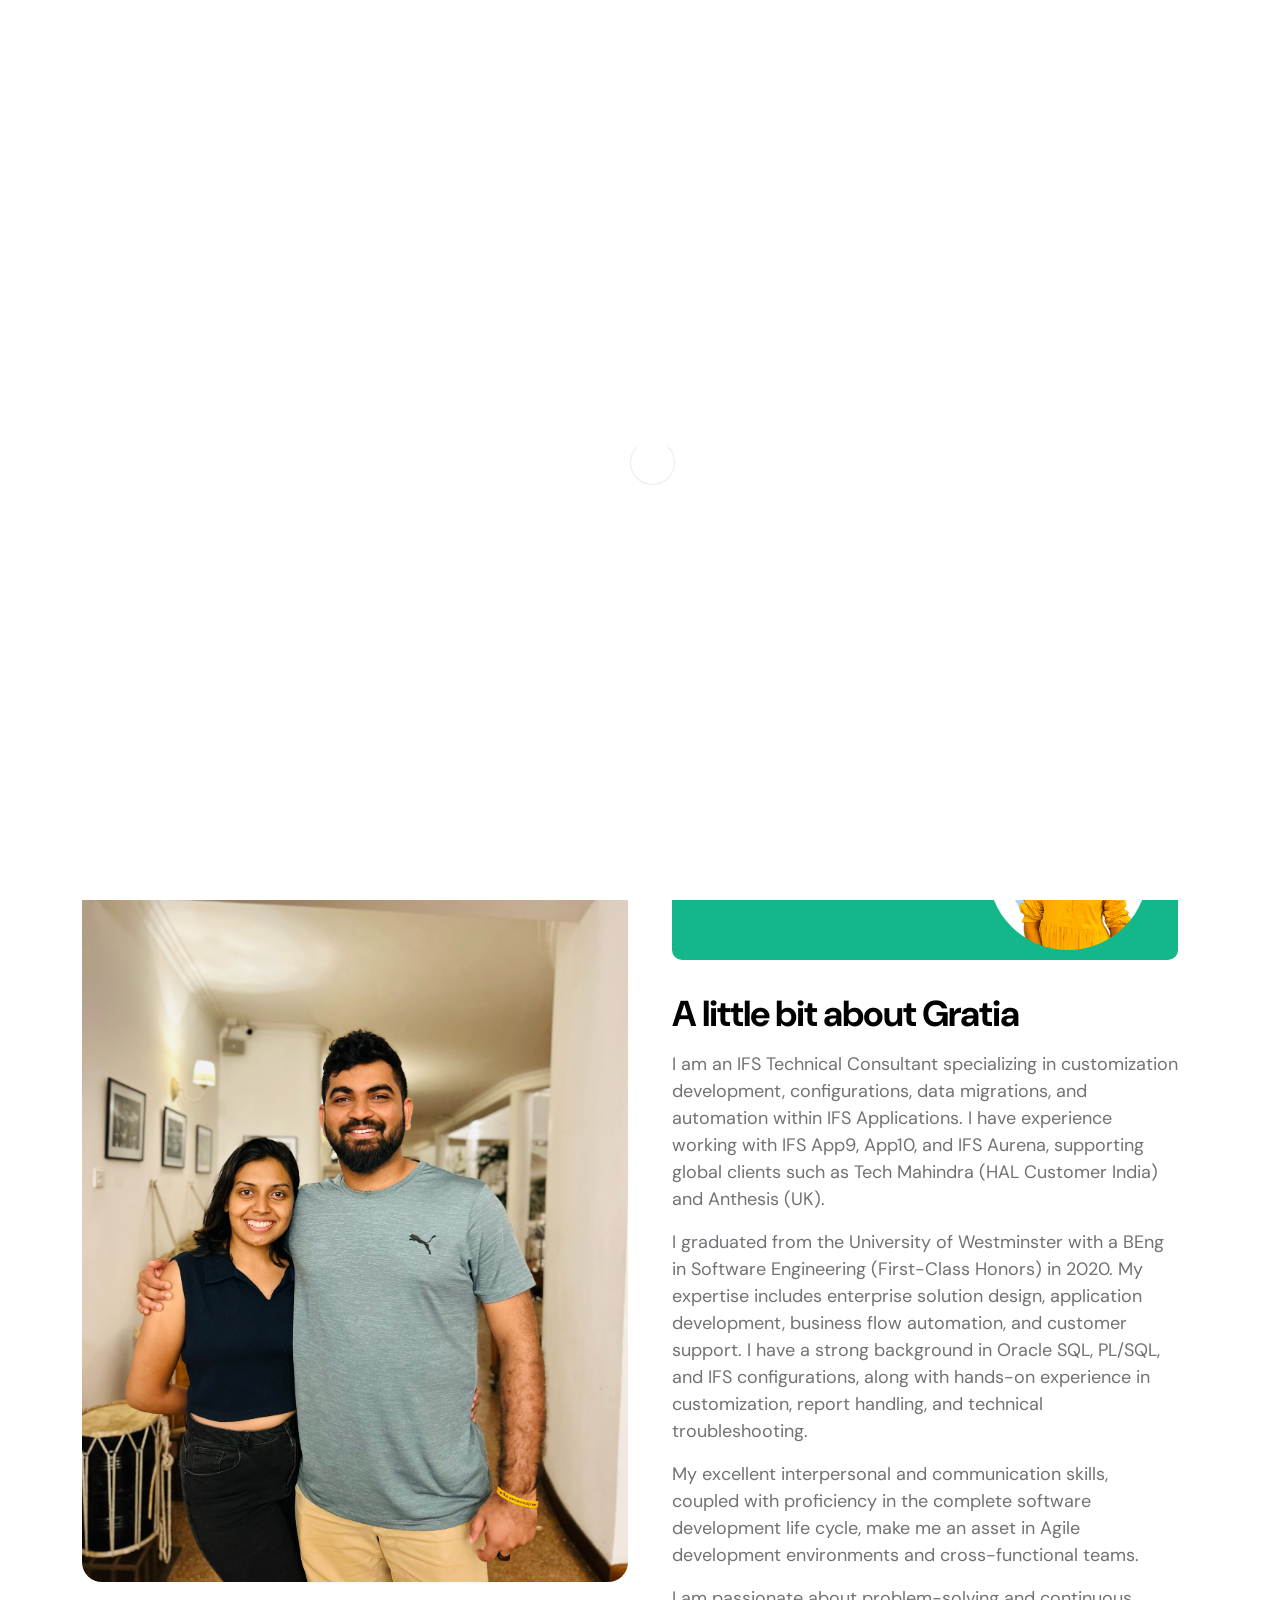
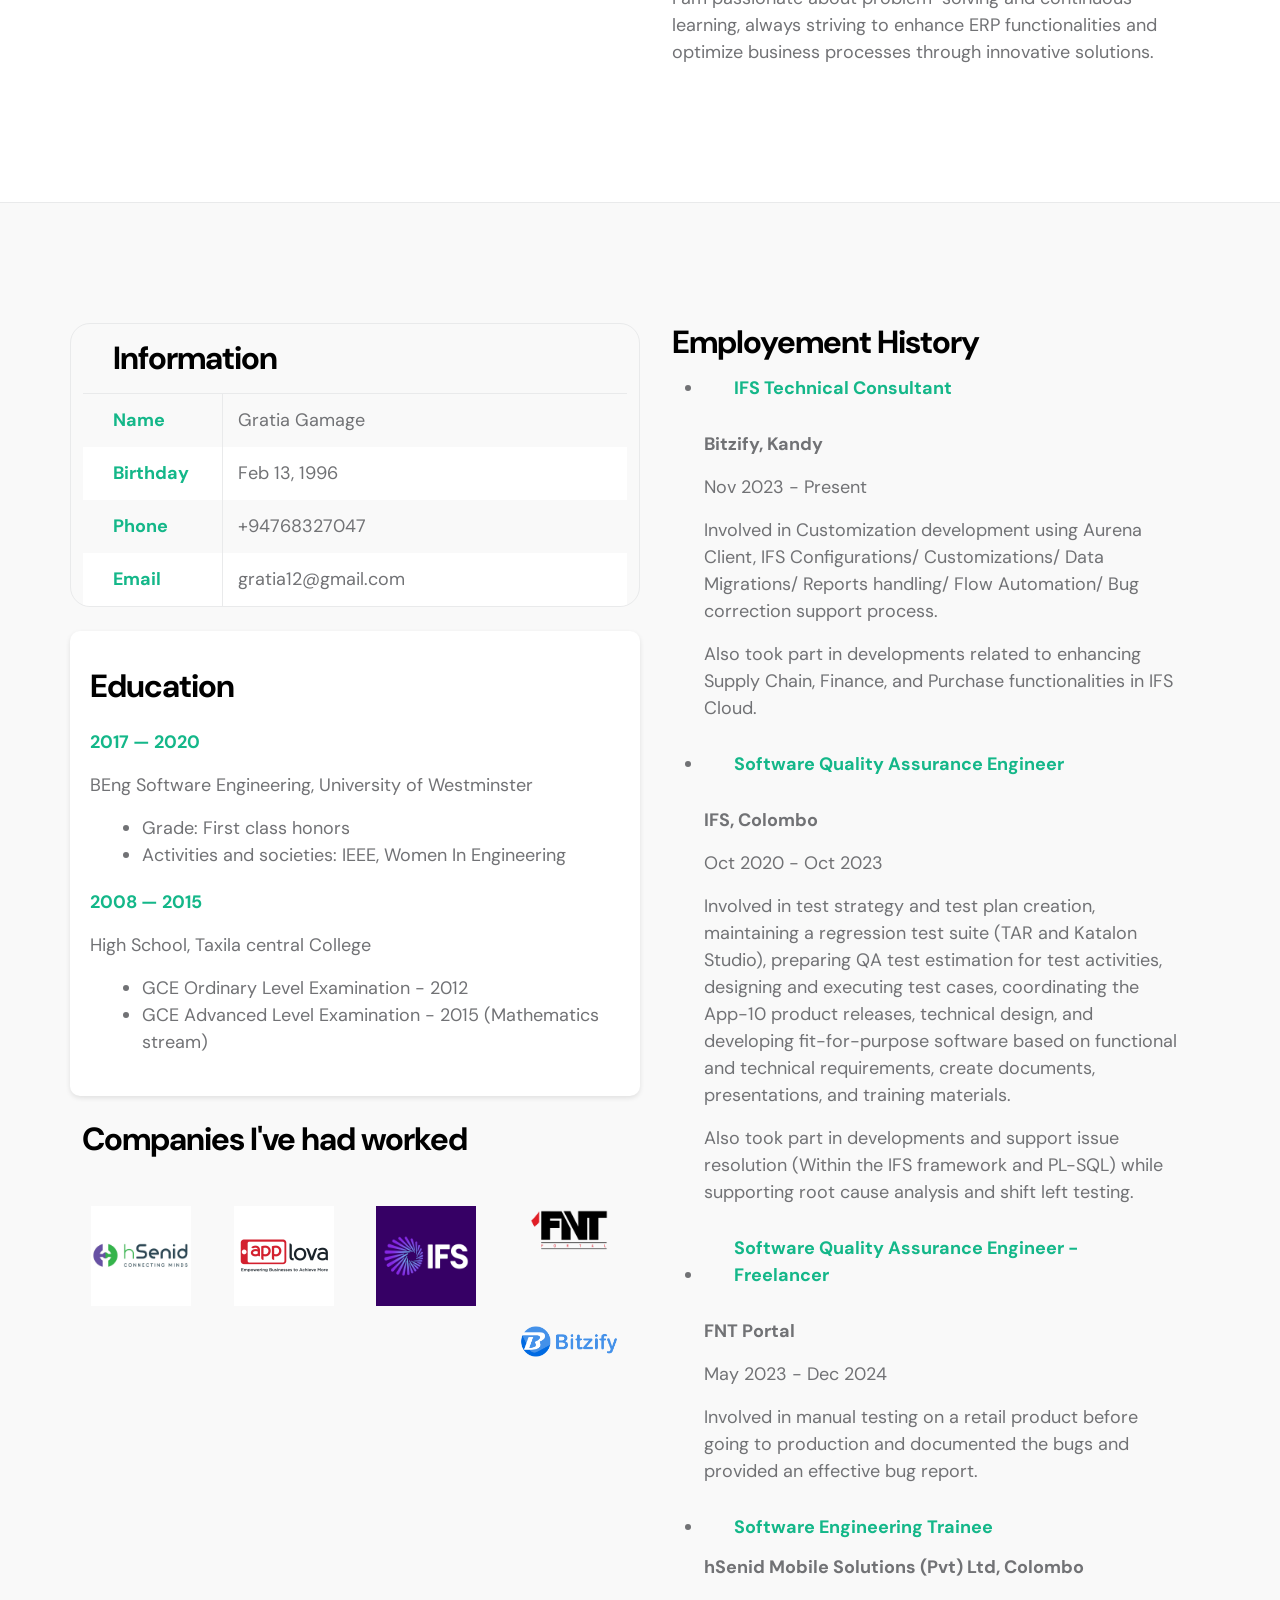
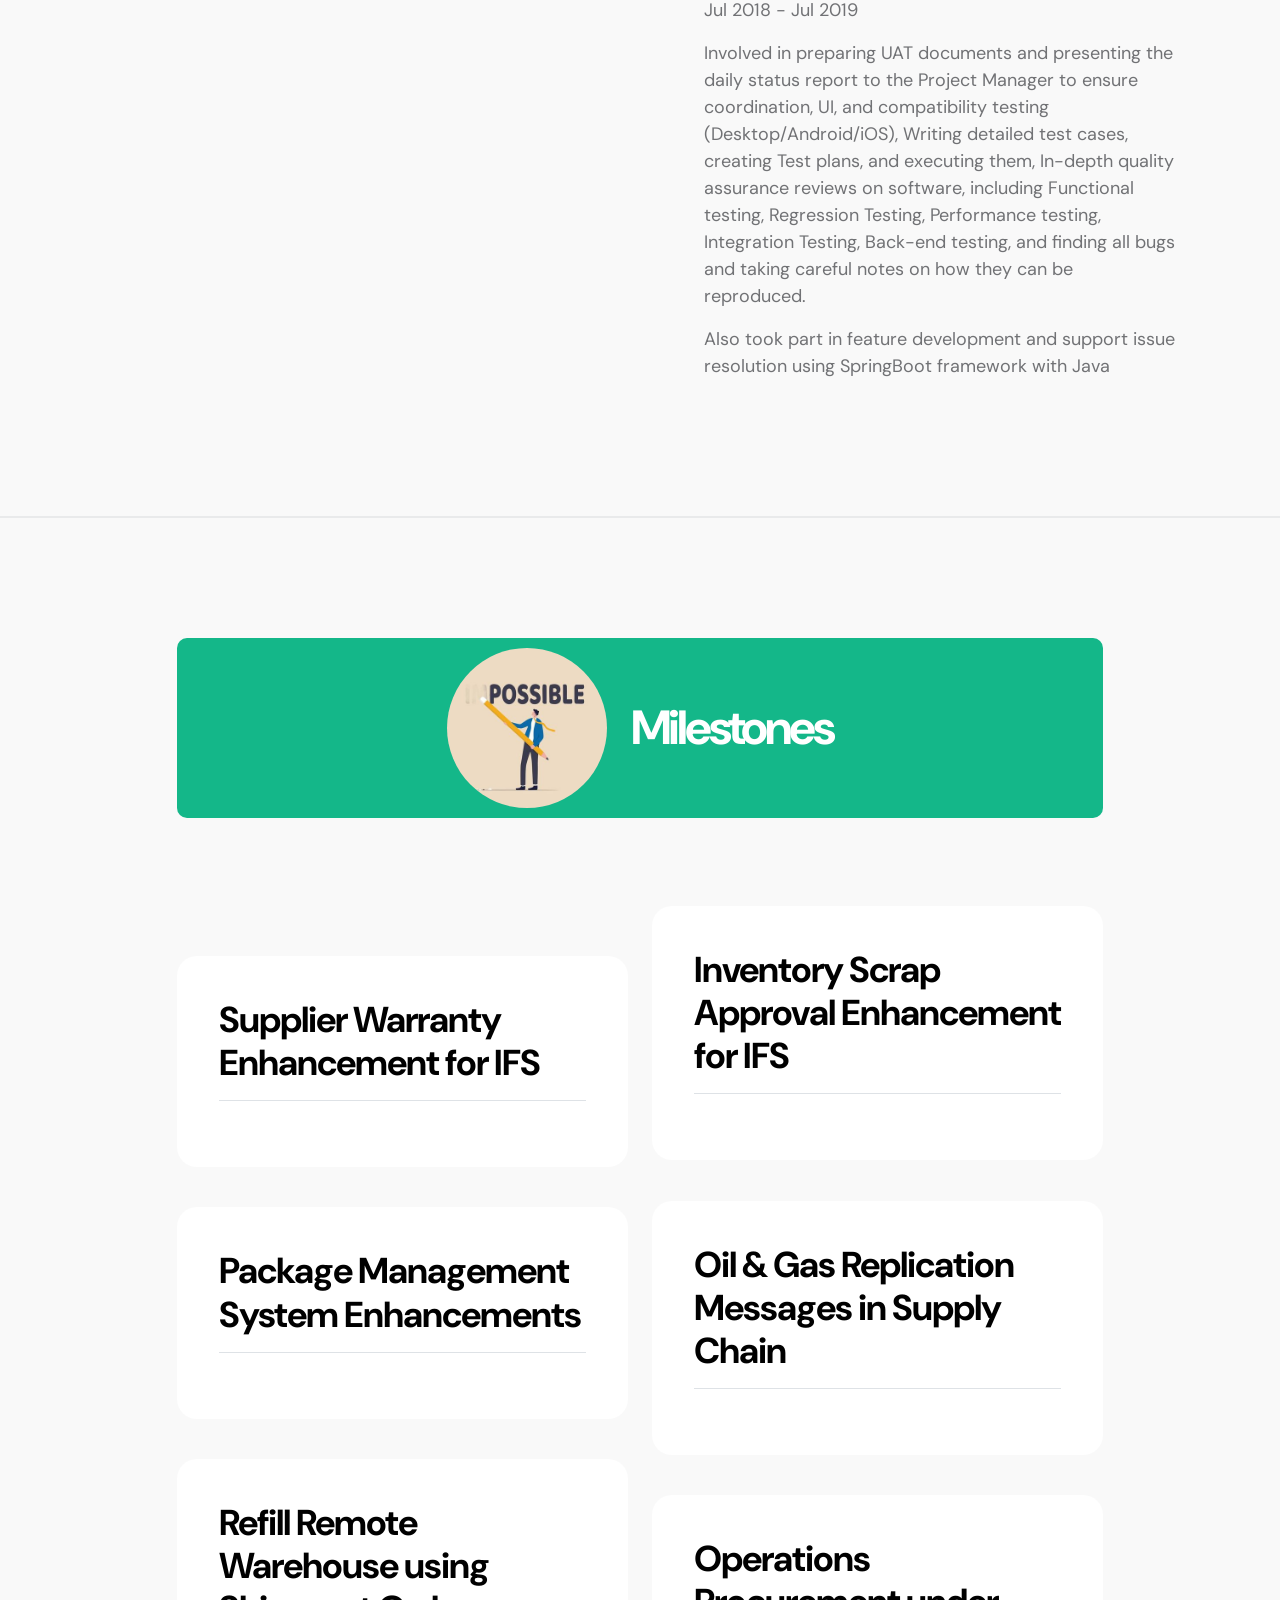
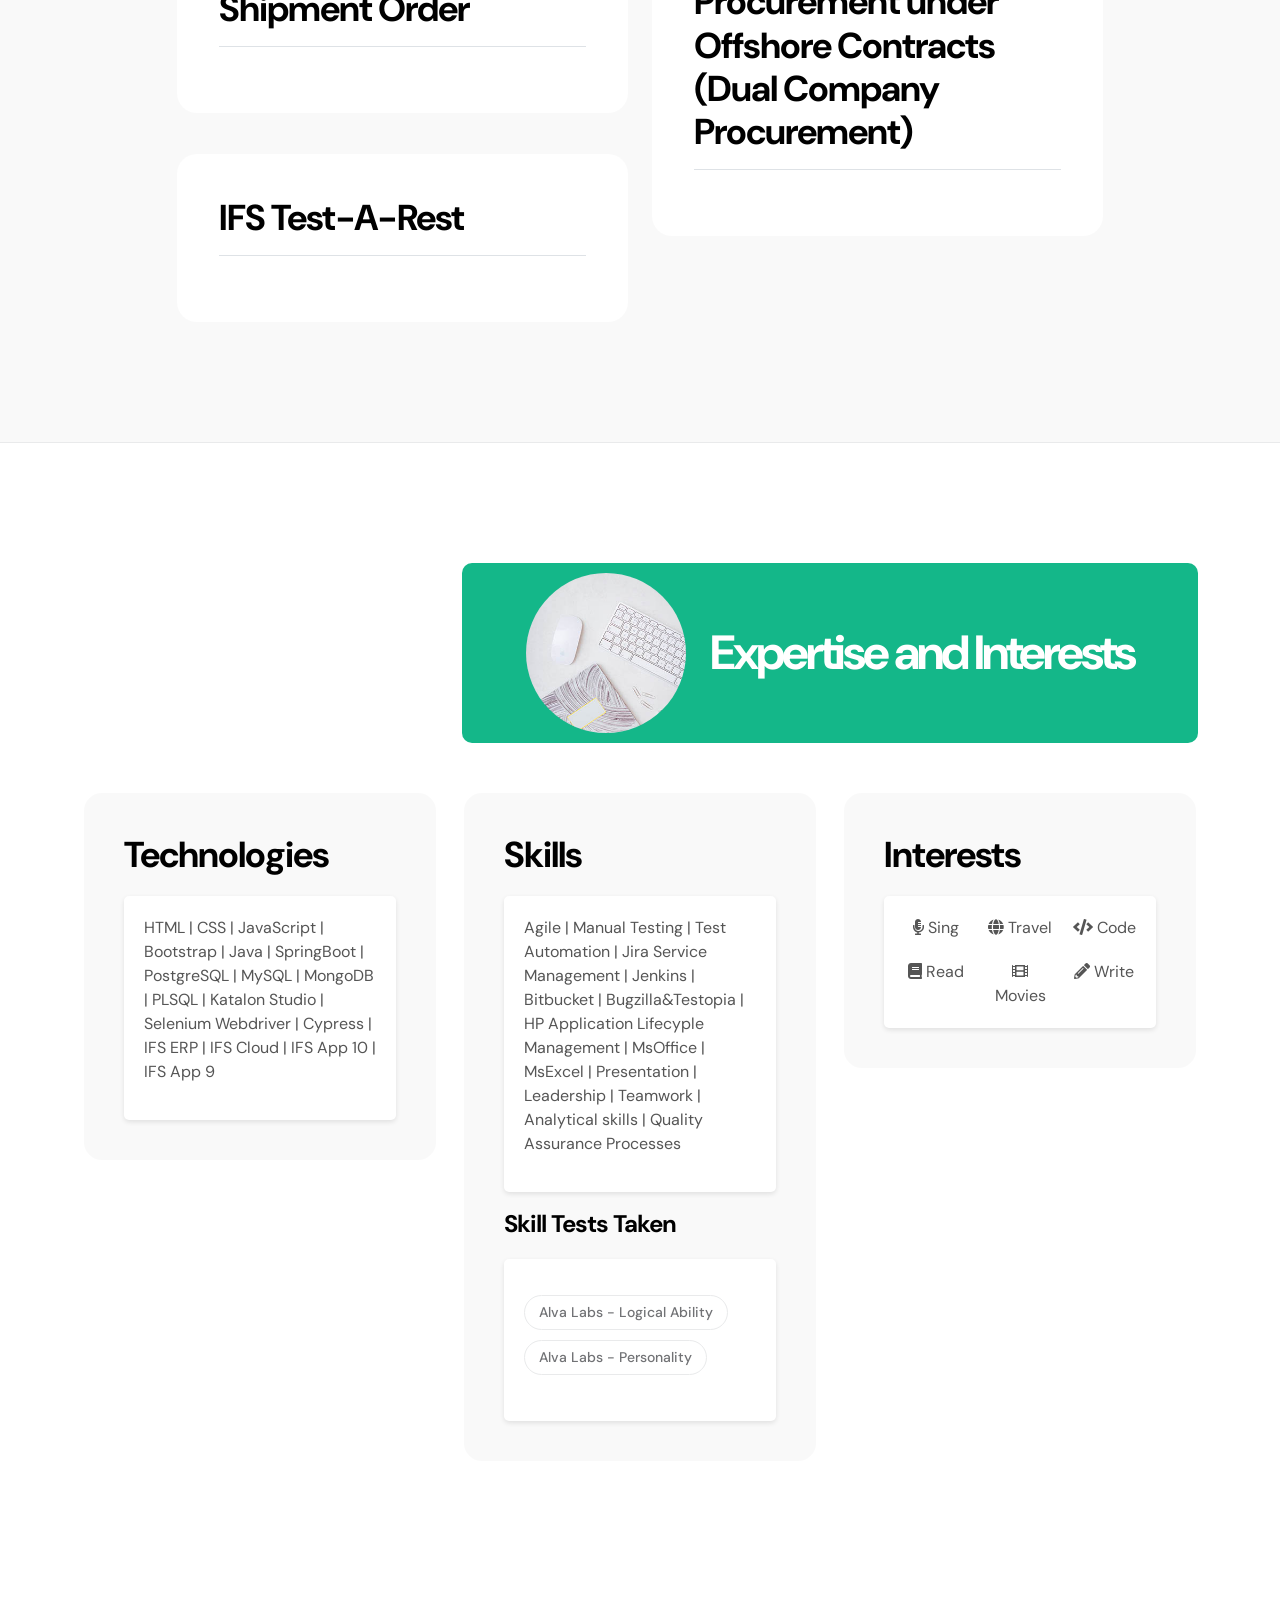
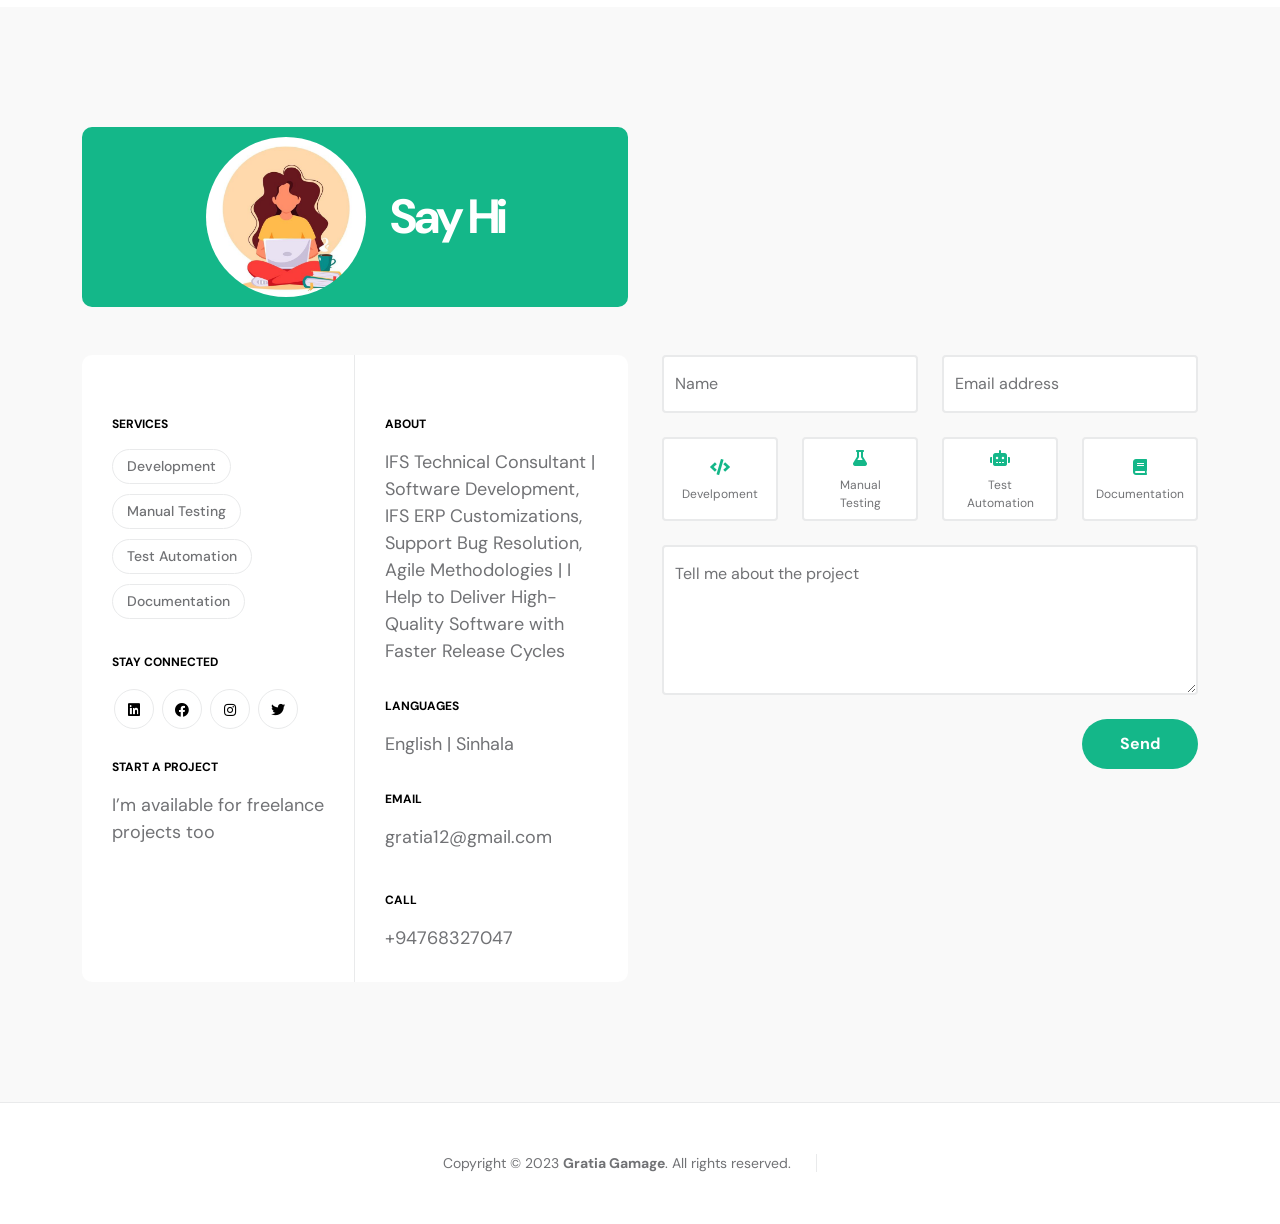
==== index.html @ 5c9595e6 "Minor enhancements" ====
<!doctype html>
<html lang="en">
    <head>
        <meta charset="utf-8">
        <meta name="viewport" content="width=device-width, initial-scale=1">

        <meta name="description" content="">
        <meta name="author" content="TemplateMo">

        <title>Gratia Gamage Portfolio</title>

        <!-- CSS FILES -->
        <link rel="preconnect" href="https://fonts.googleapis.com">

        <link rel="stylesheet" href="https://cdnjs.cloudflare.com/ajax/libs/font-awesome/5.15.3/css/all.min.css">
    
        <link rel="preconnect" href="https://fonts.gstatic.com" crossorigin>
        
        <link href="https://fonts.googleapis.com/css2?family=DM+Sans:wght@400;500;700&display=swap" rel="stylesheet">

        <link href="css/bootstrap.min.css" rel="stylesheet">

        <link href="css/bootstrap-icons.css" rel="stylesheet">

        <link href="css/magnific-popup.css" rel="stylesheet">

        <link href="css/templatemo-first-portfolio-style.css" rel="stylesheet">

        <link href="css/smooth-transition.css" rel="stylesheet">
        
    </head>
    
    <body>

        <section class="preloader">
            <div class="spinner">
                <span class="spinner-rotate"></span>    
            </div>
        </section>

        <nav class="navbar navbar-expand-lg">
            <div class="container">

                <button class="navbar-toggler" type="button" data-bs-toggle="collapse" data-bs-target="#navbarNav" aria-controls="navbarNav" aria-expanded="false" aria-label="Toggle navigation">
                    <span class="navbar-toggler-icon"></span>
                </button>

                <a href="index.html" class="navbar-brand mx-auto mx-lg-0">Portfolio</a>

                <div class="d-flex align-items-center d-lg-none">
                    <i class="fas fa-file-alt navbar-icon me-3"></i>
                        <a class="custom-btn btn" href="cv/Gratia Gamage.pdf">
                            Download CV
                        </a>
                </div>

                <div class="collapse navbar-collapse" id="navbarNav">
                    <ul class="navbar-nav ms-lg-5">
                        <li class="nav-item">
                            <a class="nav-link click-scroll" href="#section_1">Home</a>
                        </li>

                        <li class="nav-item">
                            <a class="nav-link click-scroll" href="#section_2">About</a>
                        </li>

                        <li class="nav-item">
                            <a class="nav-link click-scroll" href="#section_3">Milestones</a>
                        </li>

                        <li class="nav-item">
                            <a class="nav-link click-scroll" href="#section_4">Expertise and Interests</a>
                        </li>

                        <li class="nav-item">
                            <a class="nav-link click-scroll" href="#section_5">Contact</a>
                        </li>
                    </ul>

                    <div class="d-lg-flex align-items-center d-none ms-auto">
                        <i class="fas fa-file-alt navbar-icon me-3"></i>
                        <a class="custom-btn btn" href="cv/Gratia Gamage.pdf">
                            Download CV
                        </a>
                    </div>
                </div>

            </div>
        </nav>

        <main>

            <section class="hero d-flex justify-content-center align-items-center" id="section_1">
                <div class="container">
                    <div class="row">

                        <div class="col-lg-7 col-12">
                            <div class="hero-text">
                                <div class="hero-title-wrap d-flex align-items-center mb-4">
                                    <img src="images/profile-pic.png" class="avatar-image avatar-image-large img-fluid" alt="">


                                    <h1 class="hero-title ms-3 mb-0">I'm Gratia Gamage.</h1>
                                </div>

                                <p class="mb-1" style="font-weight: bold; color: white;">A Software Engineer</p>
                                <p class="mb-4" style="color: white;">[Specialized in IFS ERP]</p>
                                <p class="mb-4"><a class="custom-btn btn custom-link" href="#section_2">Let's begin</a></p>
                            </div>
                        </div>

                        <div class="col-lg-5 col-12 position-relative">
                                <img src="images/profile-pic (1).png" class="hero-image-wrap img-fluid" alt="">
                        </div>

                    </div>
                </div>

                <svg xmlns="http://www.w3.org/2000/svg" viewBox="0 0 1440 320"><path fill="#535da1" fill-opacity="1" d="M0,160L24,160C48,160,96,160,144,138.7C192,117,240,75,288,64C336,53,384,75,432,106.7C480,139,528,181,576,208C624,235,672,245,720,240C768,235,816,213,864,186.7C912,160,960,128,1008,133.3C1056,139,1104,181,1152,202.7C1200,224,1248,224,1296,197.3C1344,171,1392,117,1416,90.7L1440,64L1440,0L1416,0C1392,0,1344,0,1296,0C1248,0,1200,0,1152,0C1104,0,1056,0,1008,0C960,0,912,0,864,0C816,0,768,0,720,0C672,0,624,0,576,0C528,0,480,0,432,0C384,0,336,0,288,0C240,0,192,0,144,0C96,0,48,0,24,0L0,0Z"></path></svg>
            </section>


            <section class="about section-padding" id="section_2">
                <div class="container">
                    <div class="row">

                        <div class="col-lg-6 col-12">
                            <h2 class="text-black me-4 mb-3"><span style="color:black;">Family</span></h2>
                            <img src="images/family.jpeg" class="about-image img-fluid" alt="">
                        </div>

                        <div class="col-lg-6 col-12 mt-5 mt-lg-0">
                            <div class="about-thumb">

                                <div class="section-title-wrap d-flex justify-content-end align-items-center mb-4">
                                    <h2 class="text-white me-4 mb-0">My Story</h2>

                                    <img src="images/profile-pic.png" class="avatar-image img-fluid" alt="">
                                </div>

                                <h3 class="pt-2 mb-3">A little bit about Gratia</h3>

                                <p>I am an IFS Technical Consultant specializing in customization development, configurations, data migrations, and automation within IFS Applications. I have experience working with IFS App9, App10, and IFS Aurena, supporting global clients such as Tech Mahindra (HAL Customer India) and Anthesis (UK).</p>

                                <p>I graduated from the University of Westminster with a BEng in Software Engineering (First-Class Honors) in 2020. My expertise includes enterprise solution design, application development, business flow automation, and customer support. I have a strong background in Oracle SQL, PL/SQL, and IFS configurations, along with hands-on experience in customization, report handling, and technical troubleshooting. </p>

                                <p>My excellent interpersonal and communication skills, coupled with proficiency in the complete software development life cycle, make me an asset in Agile development environments and cross-functional teams.</p>

                                <p>I am passionate about problem-solving and continuous learning, always striving to enhance ERP functionalities and optimize business processes through innovative solutions.</p>
                            </div>
                        </div>

                    </div>
                </div>
            </section>

            <section class="featured section-padding">
                <div class="container">
                    <div class="row">
                        <div class="col-lg-6 col-12">
                            <div class="row">
                                <div class="profile-thumb">
                                    <div class="profile-title">
                                        <h4 class="mb-0">Information</h4>
                                    </div>

                                    <div class="profile-body">
                                        <p>
                                            <span class="profile-small-title">Name</span> 
                                            <span>Gratia Gamage</span>
                                        </p>

                                        <p>
                                            <span class="profile-small-title">Birthday</span> 
                                            <span>Feb 13, 1996</span>
                                        </p>

                                        <p>
                                            <span class="profile-small-title">Phone</span> 
                                            <span><a href="tel: +94768327047">+94768327047</a></span>
                                        </p>

                                        <p>
                                            <span class="profile-small-title">Email</span> 
                                            <span><a href="mailto:gratia12@gmail.com">gratia12@gmail.com</a></span>
                                        </p>
                                    </div>
                                </div>
                            </div>
                            <div class="row">
                                <div class="education-section mt-4">
                                    <h4 class="mb-4 mt-3">Education</h4>
                                    <div class="education-entry">
                                        <p class="year">2017 — 2020</p>
                                        <p class="degree">BEng Software Engineering, University of Westminster</p>
                                        <ul class="details">
                                            <li>Grade: First class honors</li>
                                            <li>Activities and societies: IEEE, Women In Engineering</li>
                                        </ul>
                                    </div>
                                    <div class="education-entry">
                                        <p class="year">2008 — 2015</p>
                                        <p class="degree">High School, Taxila central College</p>
                                        <ul class="details">
                                            <li>GCE Ordinary Level Examination - 2012</li>
                                            <li>GCE Advanced Level Examination - 2015 (Mathematics stream)</li>
                                        </ul>
                                    </div>
                                </div>
                            </div>
                            <div class="row">
                                            <!-- <div class="profile-title"> -->
                                            <h4 class="mb-5 mt-4">Companies I've had worked</h4>
                                            <!-- </div> -->
                                            <div class="col-lg-3 col-md-6 col-sm-12 ms-auto clients-item-height">
                                                <img src="images/clients/hsenidmobile.jpeg" class="clients-image img-fluid" alt="">
                                            </div>
                                            <div class="col-lg-3 col-md-6 col-sm-12 ms-auto clients-item-height">
                                                <img src="images/clients/applova.png" class="clients-image img-fluid" alt="">
                                            </div>
                                            <div class="col-lg-3 col-md-6 col-sm-12 ms-auto clients-item-height">
                                                <img src="images/clients/ifs.png" class="clients-image img-fluid" alt="">
                                            </div>
                                            <div class="col-lg-3 col-md-6 col-sm-12 ms-auto clients-item-height">
                                                <img src="images/clients/fntPortal.png" class="clients-image img-fluid" alt="">
                                            </div>
                                            <div class="col-lg-3 col-md-6 col-sm-12 ms-auto clients-item-height">
                                                <img src="images/clients/Bitzify logo.png" class="clients-image img-fluid" alt="">
                                            </div>
                            </div>
                        </div>
                        <div class="col-lg-6 col-12 mt-5 mt-lg-0">
                            <div class="about-thumb">
                                <div class="row">
                                    <div class="portfolio">
                                        <h4 class="mb-0">Employement History</h4>
                                        <ul class="dotted-list">
                                            <li>
                                                <div class="experience">
                                                    <span>
                                                        <p class="profile-small-title-1">IFS Technical Consultant</p> 
                                                        <p style="font-weight: bold;">Bitzify, Kandy</p>
                                                        <p>Nov 2023 - Present</p>
                                                        <p>Involved in Customization development using Aurena Client, IFS Configurations/ Customizations/ Data Migrations/ Reports handling/ Flow Automation/ Bug correction support process. </p>
                                                        <p>Also took part in developments related to enhancing Supply Chain, Finance, and Purchase functionalities in IFS Cloud.</p>
                                                    </span>
                                                </div>
                                            </li>
                                            <li>
                                                <div class="experience">
                                                    <span>
                                                        <p class="profile-small-title-1">Software Quality Assurance Engineer</p> 
                                                        <p style="font-weight: bold;">IFS, Colombo</p>
                                                        <p>Oct 2020 - Oct 2023</p>
                                                        <p>Involved in test strategy and test plan creation, maintaining a regression test suite (TAR and Katalon Studio), preparing QA test estimation for test activities, designing and executing test cases, coordinating the App-10 product releases, technical design, and developing fit-for-purpose software based on functional and technical requirements, create documents, presentations, and training materials. </p>
                                                        <p>Also took part in developments and support issue resolution (Within the IFS framework and PL-SQL) while supporting root cause analysis and shift left testing.</p>
                                                    </span>
                                                </div>
                                            </li>
                                            <li>
                                                <div class="experience">
                                                    <span>
                                                        <p class="profile-small-title-1">Software Quality Assurance Engineer - Freelancer</p> 
                                                        <p style="font-weight: bold;">FNT Portal</p>
                                                        <p>May 2023 - Dec 2024</p>
                                                        <p>Involved in manual testing on a retail product before going to production and documented the bugs and provided an effective bug report.</p>
                                                    </span>
                                                </div>
                                            </li>
                                            <li>
                                                <div class="experience">
                                                    <span class="profile-small-title-1">Software Engineering Trainee</span>
                                                    <p style="font-weight: bold;">hSenid Mobile Solutions (Pvt) Ltd, Colombo</p>
                                                    <p>Jul 2018 - Jul 2019</p>
                                                    <p>Involved in preparing UAT documents and presenting the daily status report to the Project Manager to ensure coordination, UI, and compatibility testing (Desktop/Android/iOS), Writing detailed test cases, creating Test plans, and executing them, In-depth quality assurance reviews on software, including Functional testing, Regression Testing, Performance testing, Integration Testing, Back-end testing, and finding all bugs and taking careful notes on how they can be reproduced.</p>
                                                    <p>Also took part in feature development and support issue resolution using SpringBoot framework with Java</p>
                                                </div>
                                            </li>
                                            <!-- Add more list items for your past experiences -->
                                        </ul>
                                    </div>
                                </div>
                            </div>
                        </div>

                    </div>
                </div>
            </section>

            <section class="services section-padding" id="section_3">
                <div class="container">
                    <div class="row">

                        <div class="col-lg-10 col-12 mx-auto">
                            <div class="section-title-wrap d-flex justify-content-center align-items-center mb-5">
                                <img src="images/milestone.jpeg" class="avatar-image img-fluid" alt="">

                                <h2 class="text-white ms-4 mb-0">Milestones</h2>
                            </div>

                            <div class="row pt-lg-5">
                                <div class="col-lg-6 col-12">
                                    <div class="services-thumb">
                                        <div class="d-flex flex-wrap align-items-center border-bottom mb-4 pb-3  toggle-header"  style="cursor: pointer;">
                                            <h3 class="mb-0">Supplier Warranty Enhancement for IFS</h3>
                                        </div>
                                        <div class="container-proj toggle-content" style="display: none;">
                                            <h4>Purpose</h4>
                                            <p class="p-proj">
                                                IFS currently supports Supplier Warranty for serialized parts via a Supplier Warranty Type Template. HAL requires extending this to Lot Batch Parts and allowing different warranty start dates (e.g., date of landing, inspection, or installation).
                                            </p>
                                        
                                            <ul class="ul-proj">
                                                <li class="p-proj"><strong>Business Requirements & Modifications:</strong>
                                                    <ul class="ul-proj">
                                                        <li class="p-proj"><strong>Warranty Flexibility:</strong> Allow different start date options (e.g., delivery, installation) and support top-up warranties.</li>
                                                        <li class="p-proj"><strong>Data Capture Enhancements:</strong> Enable capturing warranty start date, inspection date, expiration, preservation, and manufacture dates in the Receipt Voucher (RV) process.</li>
                                                        <li class="p-proj"><strong>Alerts & Communication:</strong> Provide pre-alerts for warranty coverage during MRB, PO processing, and dispatch.</li>
                                                        <li class="p-proj"><strong>Supplier & Customer Warranty Integration:</strong> Extend supplier warranty to customers and generate alerts on remaining warranty during dispatch.</li>
                                                        <li class="p-proj"><strong>Serialized & Non-Serialized Support:</strong> Capture supplier warranty for both serialized and non-serialized items.</li>
                                                        <li class="p-proj"><strong>Repair & Replacement Handling:</strong> Ensure seamless warranty claim processing, including PO references for replacements, RV reversals for faulty items, and tracking of replaced parts.</li>
                                                        <li class="p-proj"><strong>Customization & Configuration:</strong> Introduce custom fields for denied warranty reasons, warranty conditions, and different measurement units (days, months, hours flown, etc.).</li>
                                                    </ul>
                                                </li>
                                        
                                                <li class="p-proj"><strong>Exceptions & Special Cases:</strong>
                                                    <ul class="ul-proj">
                                                        <li class="p-proj"><strong>Warranty Replacement & Cost Management:</strong> Ensure proper handling of cost calculations for warranty replacements (e.g., CAT-A part replacements, customs duties on new parts).</li>
                                                        <li class="p-proj"><strong>Repair PO & Serial Number Tracking:</strong> Ensure repaired items match original serial numbers unless changed, with reasons recorded.</li>
                                                        <li class="p-proj"><strong>Warranty Contingency Consideration:</strong> Factor warranty contingencies in adequacy planning and demand forecasting.</li>
                                                    </ul>
                                                </li>
                                            </ul>
                                        
                                            <p class="p-proj">
                                                This project enhances warranty management in IFS, improving tracking, flexibility, and integration with business processes.
                                            </p>
                                        </div>                                        
                                    </div>

                                    <div class="services-thumb services-thumb-up">
                                        <div class="d-flex flex-wrap align-items-center border-bottom mb-4 pb-3  toggle-header"  style="cursor: pointer;">
                                            <h3 class="mb-0">Package Management System Enhancements</h3>
                                        </div>
                                        <div class="container-proj toggle-content" style="display: none;">
                                            <p class="p-proj">
                                                As a team member, I actively contributed to the development and implementation of key features in our Package Management System, addressing critical requirements:
                                            </p>
                                    
                                            <ul class="ul-proj">
                                                <li class="p-proj"><strong>Introduction of Handling Unit Status:</strong> We implemented a crucial feature by introducing a status for each handling unit ID. This was particularly important because handling units could either be consumed and never reused or, in the case of reusable handling units, they might temporarily exit inventory during delivery and return later. The status feature served to indicate the potential for handling unit reuse and whether a handling unit was within inventory (for tracked handling units) or had been delivered to other entities and was expected to return at a later date.</li>
                                            </ul>
                                    
                                            <p class="p-proj">
                                                These enhancements significantly improved the efficiency and traceability of our Package Management System, ensuring better control over package material supplies and the status of handling units.
                                            </p>
                                        </div>
                                    </div>

                                    <div class="services-thumb services-thumb-up">
                                        <div class="d-flex flex-wrap align-items-center border-bottom mb-4 pb-3  toggle-header"  style="cursor: pointer;">
                                            <h3 class="mb-0">Refill Remote Warehouse using Shipment Order</h3>
                                        </div>
                                        <div class="container-proj toggle-content" style="display: none;">
                                            <p class="p-proj">
                                                The purpose of this epic is to extend functionality for the remote warehouse, specifically focusing on the refill process. This enhancement involves adding a shipment order as an additional option for refilling the remote warehouse, which brings several advantages:
                                            </p>
                                            <ul class="ul-proj">
                                                <li class="p-proj">Utilizing a shipment order allows for a more comprehensive approach to the delivery process, including pick and pack operations and transport documentation.</li>
                                                <li class="p-proj">This approach treats the refill as a demand for the centralized warehouse and permits the creation of shipment orders even when there is no quantity on hand for the specific part.</li>
                                                <li class="p-proj">The use of putaway functionality for refilling remote warehouses has proven to be complex and comes with several challenges, including:</li>
                                                <ul class="ul-proj">
                                                    <li class="p-proj">Originally designed for optimizing storage, putaway only allows the reservation of available stock for refills.</li>
                                                    <li class="p-proj">Customers have reported performance issues when using putaway for remote warehouse refills.</li>
                                                    <li class="p-proj">Transport tasks lack a shipment process to support it, such as packing and shipping documents.</li>
                                                    <li class="p-proj">Transport tasks immediately reserve serial-numbered parts and do not support the "Pick By Choice" method.</li>
                                                </ul>
                                            </ul>
                                            <p class="p-proj">
                                                This user story focuses solely on the refill functionality, and any move with a shipment order will be addressed separately. The goal is to simplify and enhance the remote warehouse refill process, making it more efficient and versatile for various warehouse management scenarios.
                                            </p>
                                        </div>
                                    </div>

                                    <div class="services-thumb services-thumb-up">
                                        <div class="d-flex flex-wrap align-items-center border-bottom mb-4 pb-3  toggle-header"  style="cursor: pointer;">
                                            <h3 class="mb-0">IFS Test-A-Rest</h3>
                                        </div>
                                        <div class="container-proj toggle-content" style="display: none;">
                                            <p class="p-proj">
                                                IFS Test-A-Rest is a versatile tool designed for testing IFS OData RESTful APIs and loading test data using simple script files. It offers a range of important capabilities, making it a valuable resource for developers and testers:
                                            </p>
                                            <ul class="ul-proj">
                                                <li class="p-proj"><strong>Create, Modify, and Read Data:</strong> IFS Test-A-Rest allows users to interact with IFS OData APIs, enabling the creation, modification, and retrieval of data.</li>
                                                <li class="p-proj"><strong>Parameter Support:</strong> The tool supports parameters in both URL and body payloads, providing flexibility in API testing.</li>
                                                <li class="p-proj"><strong>Expression Evaluation:</strong> Users can evaluate expressions using a C# syntax, allowing for dynamic and complex testing scenarios.</li>
                                                <li class="p-proj"><strong>Assertions:</strong> IFS Test-A-Rest enables the assertion of conditions, helping ensure the accuracy and reliability of API responses.</li>
                                                <li class="p-proj"><strong>Script Modularity:</strong> Users can call other scripts, allowing for the division of larger tests into smaller, more manageable units.</li>
                                                <li class="p-proj"><strong>Authentication Support:</strong> The tool offers support for authentication, ensuring secure access to APIs.</li>
                                                <li class="p-proj"><strong>Cross-Platform Compatibility:</strong> IFS Test-A-Rest is built on .NET Core 3.1, making it compatible with both Windows and Linux environments.</li>
                                            </ul>
                                        </div>
                                    </div>

                                </div>

                                <div class="col-lg-6 col-12">
                                    <div class="services-thumb services-thumb-up">
                                        <div class="d-flex flex-wrap align-items-center border-bottom mb-4 pb-3 toggle-header" style="cursor: pointer;">
                                            <h3 class="mb-0">Inventory Scrap Approval Enhancement for IFS</h3>
                                        </div>
                                        <div class="container-proj toggle-content" style="display: none;">
                                            <h4>Purpose</h4>
                                            <p class="p-proj">
                                                A two-level approval process (Stores & Finance) is required before scrapping inventory in the Scrap Location. The standard inventory scrapping process will be disabled.
                                            </p>
                                        
                                            <ul class="ul-proj">
                                                <li class="p-proj"><strong>Business Requirements & Modifications:</strong>
                                                    <ul class="ul-proj">
                                                        <li class="p-proj"><strong>Approval Process:</strong>
                                                            <ul class="ul-proj">
                                                                <li class="p-proj">Two-level approval is mandatory for scrapping parts and reversing items from the salvage store.</li>
                                                                <li class="p-proj">Note sheet approval is required before initiating the scrap process.</li>
                                                                <li class="p-proj">Direct scrapping from inventory will be disabled.</li>
                                                            </ul>
                                                        </li>
                                        
                                                        <li class="p-proj"><strong>Salvage Process:</strong>
                                                            <ul class="ul-proj">
                                                                <li class="p-proj">The salvage process is partially standard in IFS and requires modifications for proper authorization.</li>
                                                            </ul>
                                                        </li>
                                                    </ul>
                                                </li>
                                        
                                                <li class="p-proj"><strong>Functional Solution Description:</strong>
                                                    <ul class="ul-proj">
                                                        <li class="p-proj"><strong>Scrap Header Creation:</strong> Capture mandatory details (Coordinator, Site, Location) and assign a system-generated Scrap Order Number with "Planned" status.</li>
                                                        <li class="p-proj"><strong>Location Selection:</strong> Only locations under the 'Scrap' group with 'Scrap' Availability Control ID will be available.</li>
                                                        <li class="p-proj"><strong>Scrap Inventory Lines:</strong> Fetch all parts in the selected scrap location from inventory.</li>
                                                        <li class="p-proj"><strong>Total Scrap Value Calculation:</strong> Auto-calculate based on selected lines.</li>
                                                        <li class="p-proj"><strong>Validation & Approval:</strong> Ensure the Total Scrap Value does not exceed the approved note sheet value; otherwise, display an error.</li>
                                                        <li class="p-proj"><strong>Scrap Execution:</strong> Once approved, enable the Scrap button, require a scrap reason, and update the document status to "Closed" with a recorded history of user actions.</li>
                                                    </ul>
                                                </li>
                                            </ul>
                                        
                                            <p class="p-proj">
                                                This enhancement ensures better control, transparency, and compliance in the scrap approval process.
                                            </p>
                                        </div>                                        
                                    </div>

                                    <div class="services-thumb services-thumb-up">
                                        <div class="d-flex flex-wrap align-items-center border-bottom mb-4 pb-3  toggle-header"  style="cursor: pointer;">
                                            <h3 class="mb-0">Oil & Gas Replication Messages in Supply Chain</h3>
                                        </div>
                                        <div class="container-proj toggle-content" style="display: none;">
                                            <p class="p-proj">
                                                Offshore rigs and other remote businesses often face system unavailability and performance issues due to connectivity challenges. These locations have limited access to Wi-Fi, making it difficult to transmit and receive messages to update databases. The main goal of the Replication project is to ensure efficient daily use of IFS Applications in such environments.
                                            </p>
                                    
                                            <ul class="ul-proj">
                                                <li class="p-proj"><strong>Main Goals of Replication:</strong>
                                                    <ul class="ul-proj">
                                                        <li class="p-proj">Make required data available in a replicated environment for daily use of IFS Applications.</li>
                                                        <li class="p-proj">Provide a stable, reliable solution for organizations and customers with unreliable data communication lines.</li>
                                                        <li class="p-proj">Minimize the need for substantial day-to-day operational support.</li>
                                                    </ul>
                                                </li>
                                    
                                                <li class="p-proj"><strong>Replication Process:</strong>
                                                    <ul class="ul-proj">
                                                        <li class="p-proj">Data replication occurs at the application level.</li>
                                                        <li class="p-proj">The solution replicates master data (basic data) and transactional data between onshore sites and offshore vessels, drilling rigs, etc.</li>
                                                        <li class="p-proj">Each offshore vessel or rig is configured as a "Site" within IFS Applications.</li>
                                                        <li class="p-proj">Each offshore database has a corresponding onshore copy, ensuring synchronization of business-critical data and transaction updates.</li>
                                                        <li class="p-proj">Different number ranges per database allow all databases to create Business Objects simultaneously.</li>
                                                    </ul>
                                                </li>
                                            </ul>
                                    
                                            <p class="p-proj">
                                                This comprehensive replication solution significantly improves data reliability and accessibility for offshore operations, making it an essential component of the supply chain in the Oil & Gas industry.
                                            </p>
                                        </div>
                                    </div>

                                    <div class="services-thumb services-thumb-up">
                                        <div class="d-flex flex-wrap align-items-center border-bottom mb-4 pb-3 toggle-header" style="cursor: pointer;">
                                            <h3 class="mb-0">Operations Procurement under Offshore Contracts (Dual Company Procurement)</h3>
                                        </div>
                                        <div class="container-proj toggle-content" style="display: none;">
                                            <p class="p-proj">
                                                Dual Company Procurement is a solution designed for replenishment-related contractual arrangements in asset-intensive Offshore businesses, such as Oil & Gas. In this scenario, an Asset Owning company oversees maintenance and supply chain planning to optimize asset uptime, while an Asset Operating company is financially responsible for replenishment during the contract period.
                                            </p>
                                    
                                            <p class="p-proj">
                                                This solution ensures that material flow is managed within one site and company (the asset owner), while the financial responsibility for material replenishment, including purchase orders, receipts, supplier invoices, and payments, falls under the jurisdiction of the operative site and company.
                                            </p>
                                    
                                            <p class="p-proj">
                                                Initial investigations indicate that extending functionality for multi-company invoicing and centralized purchasing is essential to support the requirements of this epic. Key considerations include:
                                            </p>
                                    
                                            <ul class="ul-proj">
                                                <li class="p-proj">Many of the necessary financial postings are already part of the multi-company invoicing functionality.</li>
                                                <li class="p-proj">The operative company should not require a full set of basic data for parts, inventory locations, etc., related to material flow. Setting up this data on the asset-owning company and site should suffice (a limitation in centralized purchasing that requires both sites to have basic data for parts).</li>
                                                <li class="p-proj">Further investigations are needed regarding address handling across different companies.</li>
                                                <li class="p-proj">Currency and currency rates for invoice payment should be sourced from the financial company.</li>
                                                <li class="p-proj">Taxes require additional investigations, considering part-related and address-related aspects. Tax rules should be derived from the operative site/company.</li>
                                            </ul>
                                        </div>
                                    </div>
                                </div>
                            </div>
                        </div>
                    </div>
                </div>
            </section>


            <section class="projects section-padding" id="section_4">
                <div class="container">
                    <div class="row">

                        <div class="col-lg-8 col-md-8 col-12 ms-auto">
                            <div class="section-title-wrap d-flex justify-content-center align-items-center mb-4">
                                <img src="images/white-desk-work-study-aesthetics.jpg" class="avatar-image img-fluid" alt="">

                                <h2 class="text-white ms-4 mb-0">Expertise and Interests</h2>
                            </div>
                        </div>

                        <div class="clearfix"></div>

                        <div class="col-lg-4 col-md-6 col-12">
                            <div class="projects-thumb">
                                <div class="projects-info">
                                    <h3 class="projects-title">Technologies</h3>
                                </div>
                                <div class="container-proj">
                                    <p class="p-proj">
                                        HTML | CSS | JavaScript | Bootstrap | Java | SpringBoot | PostgreSQL | MySQL | MongoDB | PLSQL | Katalon Studio | Selenium Webdriver | Cypress | IFS ERP | IFS Cloud | IFS App 10 | IFS App 9
                                    </p>
                                </div>
                            </div>
                        </div>

                        <div class="col-lg-4 col-md-6 col-12">
                            <div class="projects-thumb">
                                <div class="projects-info">
                                    <h3 class="projects-title">Skills</h3>
                                </div>
                                <div class="container-proj">
                                    <p class="p-proj">
                                        Agile | Manual Testing | Test Automation | Jira Service Management | Jenkins | Bitbucket | Bugzilla&Testopia | HP Application Lifecyple Management | MsOffice | MsExcel | Presentation | Leadership | Teamwork | Analytical skills | Quality Assurance Processes
                                    </p>
                                </div>
                                <div class="projects-info">
                                    <h5 class="projects-title mt-3">Skill Tests Taken</h5>
                                </div>
                                <div class="container-proj mt-3">
                                    <p class="p-proj">
                                        <ul class="footer-menu">
                                            <li class="footer-menu-item"><a href="cv/Alva Labs AB Logical Ability.pdf" class="footer-menu-link">Alva Labs - Logical Ability</a></li>
                                            <li class="footer-menu-item"><a href="cv/Alva Labs AB Personality Test.pdf" class="footer-menu-link">Alva Labs - Personality</a></li>
                                        </ul>
                                    </p>
                                </div>
                            </div>
                        </div>

                        <div class="col-lg-4 col-md-6 col-12">
                            <div class="projects-thumb">
                                <div class="projects-info">
                                    <!-- <small class="projects-tag">Website</small> -->

                                    <h3 class="projects-title">Interests</h3>
                                </div>
                                <div class="container-proj">
                                    <div class="interests-table-interest">
                                        <div class="interest-interest">
                                            <i class="fas fa-microphone-alt icon"></i>
                                            Sing
                                        </div>
                                        <div class="interest-interest">
                                            <i class="fas fa-globe icon"></i>
                                            Travel
                                        </div>
                                        <div class="interest-interest">
                                            <i class="fas fa-code icon"></i>
                                            Code
                                        </div>
                                        <div class="interest-interest">
                                            <i class="fas fa-book icon"></i>
                                            Read
                                        </div>
                                        <div class="interest-interest">
                                            <i class="fas fa-film icon"></i>
                                            Movies
                                        </div>
                                        <div class="interest-interest">
                                            <i class="fas fa-pencil-alt icon"></i>
                                            Write
                                        </div>
                                    </div>
                                </div>
                            </div>
                        </div>

                    </div>
                </div>
            </section>

            <section class="contact section-padding" id="section_5">
                    <div class="container">
                        <div class="row">

                            <div class="col-lg-6 col-md-8 col-12">
                                <div class="section-title-wrap d-flex justify-content-center align-items-center mb-5">
                                    <img src="images/sayHi.jpeg" class="avatar-image img-fluid" alt="">

                                    <h2 class="text-white ms-4 mb-0">Say Hi</h2>
                                </div>
                            </div>

                            <div class="clearfix"></div>

                            <div class="col-lg-3 col-md-6 col-12 pe-lg-0">
                                <div class="contact-info contact-info-border-start d-flex flex-column">
                                    <strong class="site-footer-title d-block mb-3">Services</strong>

                                    <ul class="footer-menu">
                                        <li class="footer-menu-item"><a href="#" class="footer-menu-link">Development</a></li>

                                        <li class="footer-menu-item"><a href="#" class="footer-menu-link">Manual Testing</a></li>

                                        <li class="footer-menu-item"><a href="#" class="footer-menu-link">Test Automation</a></li>

                                        <li class="footer-menu-item"><a href="#" class="footer-menu-link">Documentation</a></li>
                                    </ul>

                                    <strong class="site-footer-title d-block mt-4 mb-3">Stay connected</strong>

                                    <ul class="social-icon">
                                        <li class="social-icon-item"><a href="https://www.linkedin.com/in/gratia-gamage/" class="social-icon-link"><i class="fab fa-linkedin"></i></a></li>
                                        <li class="social-icon-item"><a href="https://web.facebook.com/gratia.gamage/" class="social-icon-link"><i class="fab fa-facebook"></i></a></li>
                                        <li class="social-icon-item"><a href="https://www.instagram.com/gratiagamage/?hl=en" class="social-icon-link"><i class="fab fa-instagram"></i></a></li>
                                        <li class="social-icon-item"><a href="https://twitter.com/GratiaGamage" class="social-icon-link"><i class="fab fa-twitter"></i></a></li>
                                    </ul>

                                    <strong class="site-footer-title d-block mt-4 mb-3">Start a project</strong>

                                    <p class="mb-0">I’m available for freelance projects too</p>

                                    
                                </div>
                            </div>

                            <div class="col-lg-3 col-md-6 col-12 ps-lg-0">
                                <div class="contact-info d-flex flex-column">
                                    <strong class="site-footer-title d-block mb-3">About</strong>

                                    <p class="mb-2">
                                        IFS Technical Consultant | Software Development, IFS ERP Customizations, Support Bug Resolution, Agile Methodologies | I Help to Deliver High-Quality Software with Faster Release Cycles
                                    </p>

                                    <strong class="site-footer-title d-block mt-4 mb-3">Languages</strong>

                                    <p class="mb-2">
                                        English | Sinhala
                                    </p>

                                    <strong class="site-footer-title d-block mt-4 mb-3">Email</strong>

                                    <p>
                                        <a href="mailto:gratia12@gmail.com">
                                            gratia12@gmail.com
                                        </a>
                                    </p>

                                    <strong class="site-footer-title d-block mt-4 mb-3">Call</strong>

                                    <p class="mb-0">
                                        <a href="tel: +94768327047">
                                            +94768327047
                                        </a>
                                    </p>
                                </div>
                                
                            </div>

                            <div class="col-lg-6 col-12 mt-5 mt-lg-0">
                                <form action="#" method="get" class="custom-form contact-form" role="form">
                                    <div class="row">
                                        <div class="col-lg-6 col-md-6 col-12">
                                            <div class="form-floating">
                                                <input type="text" name="name" id="name" class="form-control" placeholder="Name" required="">
                                                
                                                <label for="floatingInput">Name</label>
                                            </div>
                                        </div>

                                        <div class="col-lg-6 col-md-6 col-12"> 
                                            <div class="form-floating">
                                                <input type="email" name="email" id="email" pattern="[^ @]*@[^ @]*" class="form-control" placeholder="Email address" required="">
                                                
                                                <label for="floatingInput">Email address</label>
                                            </div>
                                        </div>

                                        <div class="col-lg-3 col-md-6 col-6">
                                            <div class="form-check form-check-inline">
                                                <input name="website" type="checkbox" class="form-check-input" id="inlineCheckbox1" value="1">

                                                <label class="form-check-label" for="inlineCheckbox3">
                                                    <i class="fas fa-code form-check-icon"></i>
                                                    <span class="form-check-label-text">Develpoment</span>
                                                
                                                </label>
                                          </div>
                                        </div>

                                        <div class="col-lg-3 col-md-6 col-6">
                                            <div class="form-check form-check-inline">
                                                <input name="branding" type="checkbox" class="form-check-input" id="inlineCheckbox2" value="1">

                                                <label class="form-check-label" for="inlineCheckbox3">
                                                    <i class="fas fa-flask form-check-icon"></i>
                                                    <span class="form-check-label-text">Manual Testing</span>
                                                
                                                </label>
                                            </div>
                                        </div>

                                        <div class="col-lg-3 col-md-6 col-6">
                                            <div class="form-check form-check-inline">
                                                <input name="ecommerce" type="checkbox" class="form-check-input" id="inlineCheckbox3" value="1">

                                                <label class="form-check-label" for="inlineCheckbox3">
                                                    <i class="fas fa-robot form-check-icon"></i>
                                                    <span class="form-check-label-text">Test Automation</span>
                                                
                                                </label>
                                            </div>
                                        </div>

                                        <div class="col-lg-3 col-md-6 col-6">
                                            <div class="form-check form-check-inline me-0">
                                                <input name="seo" type="checkbox" class="form-check-input" id="inlineCheckbox4" value="1">

                                                <label class="form-check-label" for="inlineCheckbox3">
                                                    <i class="fas fa-book form-check-icon"></i>
                                                    <span class="form-check-label-text">Documentation</span>
                                                
                                                </label>
                                            </div>
                                        </div>

                                        <div class="col-lg-12 col-12">
                                            <div class="form-floating">
                                                <textarea class="form-control" id="message" name="message" placeholder="Tell me about the project"></textarea>
                                                
                                                <label for="floatingTextarea">Tell me about the project</label>
                                            </div>
                                        </div>

                                        <div class="col-lg-3 col-12 ms-auto">
                                            <button type="submit" class="form-control">Send</button>
                                        </div>

                                    </div>
                                </form>
                            </div>

                        </div>
                    </div>
                </div>
            </section>

        </main>

        <footer class="site-footer">
            <div class="container">
                <div class="row">

                    <div class="col-lg-12 col-12">
                        <div class="copyright-text-wrap">
                            <p class="mb-0">
                                <span class="copyright-text">Copyright © 2023 <a href="#">Gratia Gamage</a>. All rights reserved.</span>
                            </p>
                        </div>
                    </div>

                </div>
            </div>
        </footer>

        <!-- JAVASCRIPT FILES -->
        <script src="js/jquery.min.js"></script>
        <script src="js/bootstrap.min.js"></script>
        <script src="js/jquery.sticky.js"></script>
        <script src="js/click-scroll.js"></script>
        <script src="js/jquery.magnific-popup.min.js"></script>
        <script src="js/magnific-popup-options.js"></script>
        <script src="js/custom.js"></script>
        <script src="js/smooth-transition.js"></script>

    </body>
</html>
---- css/templatemo-first-portfolio-style.css ----
/*

TemplateMo 578 First Portfolio

https://templatemo.com/tm-578-first-portfolio

*/


/*---------------------------------------
  CUSTOM PROPERTIES ( VARIABLES )             
-----------------------------------------*/
:root {
  --white-color:                  #ffffff;
  --primary-color:                #535da1;
  --secondary-color:              #14B789;
  --section-bg-color:             #f9f9f9;
  --dark-color:                   #000000;
  --p-color:                      #717275;
  --border-color:                 #e9eaeb;
  --featured-border-color:        #727aab;

  --body-font-family:             'DM Sans', sans-serif;

  --h1-font-size:                 62px;
  --h2-font-size:                 48px;
  --h3-font-size:                 36px;
  --h4-font-size:                 32px;
  --h5-font-size:                 24px;
  --h6-font-size:                 22px;
  --p-font-size:                  18px;
  --menu-font-size:               12px;
  --copyright-font-size:          14px;
  --copyright-font-size-samll:    12px;

  --border-radius-large:          100px;
  --border-radius-medium:         20px;
  --border-radius-small:          10px;

  --font-weight-normal:           400;
  --font-weight-medium:           500;
  --font-weight-bold:             700;
}

body {
    background: var(--white-color);
    font-family: var(--body-font-family); 
}


/*---------------------------------------
  TYPOGRAPHY               
-----------------------------------------*/

h2,
h3,
h4,
h5,
h6 {
  color: var(--dark-color);
}

h1,
h2,
h3,
h4,
h5,
h6 {
  font-weight: var(--font-weight-bold);
  letter-spacing: -1px;
}

h1 {
  font-size: var(--h1-font-size);
  letter-spacing: -3px;
}

h2 {
  font-size: var(--h2-font-size);
  color: var(--secondary-color);
  letter-spacing: -3px;
}

h3 {
  font-size: var(--h3-font-size);
}

h4 {
  font-size: var(--h4-font-size);
}

h5 {
  font-size: var(--h5-font-size);
  line-height: normal;
}

h6 {
  font-size: var(--h6-font-size);
}

p {
  color: var(--p-color);
  font-size: var(--p-font-size);
  font-weight: var(--font-weight-normal);
}

ul li {
  color: var(--p-color);
  font-size: var(--p-font-size);
  font-weight: var(--font-weight-normal);
}

a, 
button {
  touch-action: manipulation;
  transition: all 0.3s;
}

a {
  color: var(--p-color);
  text-decoration: none;
}

a:hover {
  color: var(--secondary-color);
}

::selection {
  background: var(--secondary-color);
  color: var(--white-color);
}

::-moz-selection {
  background: var(--secondary-color);
  color: var(--white-color);
}

.section-padding {
  padding-top: 120px;
  padding-bottom: 120px;
}

b,
strong {
  font-weight: var(--font-weight-bold);
}

.section-title-wrap {
  background: var(--secondary-color);
  border-radius: var(--border-radius-small);
  padding: 10px 30px;
}

/* Add any additional CSS styles here if needed */

.education-section {
  max-width: 800px;
  margin: 0 auto;
  padding: 20px;
  background-color: #fff;
  box-shadow: 0 2px 5px rgba(0, 0, 0, 0.1);
  border-radius: 10px;
}

.education-entry {
  margin-bottom: 20px;
}

.year {
  color: var(--secondary-color);
  font-weight: var(--font-weight-bold);
}

.degree {
  margin-top: 5px;
}

.details {
  list-style: disc;
  margin-left: 20px;
}


/*---------------------------------------
  PROJECTS WORKED              
-----------------------------------------*/

.body-proj {
  font-family: Arial, sans-serif;
  background-color: #f0f0f0;
  margin: 0;
  padding: 0;
}

.container-proj {
  max-width: 800px;
  margin: 0 auto;
  padding: 20px;
  background-color: #fff;
  border-radius: 5px;
  box-shadow: 0 2px 5px rgba(0, 0, 0, 0.1);
}

.h1-proj {
  font-size: 24px;
  color: #333;
}

.p-proj {
  font-size: 16px;
  color: #555;
}

.ul-proj {
  list-style-type: disc;
  margin-left: 20px;
}


/*---------------------------------------
  AVATAR IMAGE               
-----------------------------------------*/
.avatar-image {
  border-radius: var(--border-radius-large);
  width: 160px;
  height: 160px;
  object-fit: cover;
}

.avatar-image-large {
  width: 90.4px;
  height: 90.4px;
}


/*---------------------------------------
  PRE LOADER               
-----------------------------------------*/
.preloader {
  position: fixed;
  top: 0;
  left: 0;
  width: 100%;
  height: 100%;
  z-index: 99999;
  display: flex;
  flex-flow: row nowrap;
  justify-content: center;
  align-items: center;
  background: none repeat scroll 0 0 var(--white-color);
}

.spinner {
  border: 1px solid transparent;
  border-radius: var(--border-radius-small);
  position: relative;
}

.spinner:before {
  content: '';
  box-sizing: border-box;
  position: absolute;
  top: 50%;
  left: 50%;
  width: 45px;
  height: 45px;
  margin-top: -10px;
  margin-left: -10px;
  border-radius: 50%;
  border: 1px solid var(--border-color);
  border-top-color: var(--white-color);
  animation: spinner .9s linear infinite;
}

@-webkit-@keyframes spinner {
  to {transform: rotate(360deg);
  }
}

@keyframes spinner {
  to {transform: rotate(360deg);}
}


/*---------------------------------------
  CUSTOM ICON               
-----------------------------------------*/
.navbar-icon {
  background: var(--white-color);
  border-radius: var(--border-radius-large);
  color: var(--dark-color);
  width: 47px;
  height: 47px;
  line-height: 47px;
  text-align: center;
}

.is-sticky .navbar-icon {
  background: var(--secondary-color);
  color: var(--white-color);
}

.form-check-icon {
  color: var(--secondary-color);
}


/*---------------------------------------
  CUSTOM BUTTON               
-----------------------------------------*/
.custom-btn,
.navbar .custom-btn {
  font-size: var(--p-font-size);
  font-weight: var(--font-weight-bold);
}

.navbar .custom-btn {
  background: transparent;
  border-width: 2px;
  border-style: solid;
  border-color: var(--white-color);
  color: var(--white-color);
  padding: 8px 22px;
}

.navbar .custom-btn:hover {
  background: var(--white-color);
  border-color: transparent;
  color: var(--secondary-color);
}

.custom-btn {
  background: var(--secondary-color);
  border-radius: var(--border-radius-large);
  color: var(--white-color);
  font-weight: var(--font-weight-bold);
  padding: 12px 24px;
}

.custom-btn:hover {
  background: var(--primary-color);
  box-shadow: 0 1rem 3rem rgba(0,0,0,.175);
  color: var(--white-color);
}

.custom-border-btn {
  background: transparent;
  border: 2px solid var(--border-color);
  color: var(--p-color);
}

.custom-border-btn:hover {
  background: var(--secondary-color);
  border-color: var(--secondary-color);
  color: var(--white-color);
}

.custom-link {
	background-color: var(--primary-color);
}

.custom-link:hover {
	background-color: var(--secondary-color);
}


/*---------------------------------------
  NAVIGATION              
-----------------------------------------*/
.sticky-wrapper {
  position: relative;
  z-index: 222;
  height: auto !important;
}

.is-sticky,
.is-sticky .navbar .container {
  background: var(--white-color);
  box-shadow: 0 1rem 3rem rgb(0 0 0 / 18%);
}

.is-sticky .navbar-brand,
.is-sticky .navbar-brand:hover {
  color: var(--dark-color);
}

.is-sticky .navbar-nav .nav-link {
  color: var(--p-color);
}

.is-sticky .navbar .custom-btn {
  border-color: var(--secondary-color);
  color: var(--secondary-color);
}

.is-sticky .navbar .custom-btn:hover {
  background: var(--secondary-color);
  color: var(--white-color);
}

.navbar {
  background: transparent;
  position: absolute;
  z-index: 9;
  right: 0;
  left: 0;
  transition: all 0.3s;
  padding-top: 15px;
  padding-bottom: 0;
}

.navbar .container {
  border-radius: var(--border-radius-small);
  padding: 10px 25px;
}

.navbar-brand {
  font-size: var(--h4-font-size);
  font-weight: var(--font-weight-bold);
}

.navbar-brand,
.navbar-brand:hover {
  color: var(--white-color);
}

.navbar-expand-lg .navbar-nav .nav-link {
  padding-right: 0;
  padding-left: 0;
  margin-right: 20px;
  margin-left: 20px;
}

.navbar-nav .nav-link {
  display: inline-block;
  color: var(--section-bg-color);
  font-size: var(--menu-font-size);
  font-weight: var(--font-weight-medium);
  text-transform: uppercase;
  position: relative;
  padding-top: 15px;
  padding-bottom: 15px;
}

.navbar-nav .nav-link::after {
  content: "";
  background: transparent;
  position: absolute;
  bottom: 6px;
  right: 0;
  left: 0;
  width: 100%;
  height: 2px;
}

.navbar-nav .nav-link.active::after, 
.navbar-nav .nav-link:hover::after {
  background: var(--secondary-color);
}

.navbar-nav .nav-link.active, 
.navbar-nav .nav-link:hover {
  color: var(--secondary-color);
}

.navbar-toggler {
  border: 0;
  padding: 0;
  cursor: pointer;
  margin: 0;
  width: 30px;
  height: 35px;
  outline: none;
}

.navbar-toggler:focus {
  outline: none;
  box-shadow: none;
}

.navbar-toggler[aria-expanded="true"] .navbar-toggler-icon {
  background: transparent;
}

.navbar-toggler[aria-expanded="true"] .navbar-toggler-icon:before,
.navbar-toggler[aria-expanded="true"] .navbar-toggler-icon:after {
  transition: top 300ms 50ms ease, -webkit-transform 300ms 350ms ease;
  transition: top 300ms 50ms ease, transform 300ms 350ms ease;
  transition: top 300ms 50ms ease, transform 300ms 350ms ease, -webkit-transform 300ms 350ms ease;
  top: 0;
}

.navbar-toggler[aria-expanded="true"] .navbar-toggler-icon:before {
  transform: rotate(45deg);
}

.navbar-toggler[aria-expanded="true"] .navbar-toggler-icon:after {
  transform: rotate(-45deg);
}

.navbar-toggler .navbar-toggler-icon {
  background: var(--white-color);
  transition: background 10ms 300ms ease;
  display: block;
  width: 30px;
  height: 2px;
  position: relative;
}

.navbar-toggler .navbar-toggler-icon:before,
.navbar-toggler .navbar-toggler-icon:after {
  transition: top 300ms 350ms ease, -webkit-transform 300ms 50ms ease;
  transition: top 300ms 350ms ease, transform 300ms 50ms ease;
  transition: top 300ms 350ms ease, transform 300ms 50ms ease, -webkit-transform 300ms 50ms ease;
  position: absolute;
  right: 0;
  left: 0;
  background: var(--white-color);
  width: 30px;
  height: 2px;
  content: '';
}

.navbar-toggler .navbar-toggler-icon::before {
  top: -8px;
}

.navbar-toggler .navbar-toggler-icon::after {
  top: 8px;
}


/*---------------------------------------
  HERO              
-----------------------------------------*/
.hero {
  background: var(--secondary-color);
  position: relative;
  overflow: hidden;
  padding-top: 330px;
  padding-bottom: 330px;
}

@media  screen and (min-width: 991px) {
  .hero {
    height: 60vh;
  }
}

.hero-title,
.hero h2 {
  background: var(--white-color);
  box-shadow: 0 1rem 3rem rgba(0,0,0,.175);
  border-radius: var(--border-radius-large);
  display: inline-block;
  padding: 8px 24px;
}

.hero-title {
	font-size: 44px;
}

.hero h2 {
	font-size: 38px;
}

.hero-text {
  position: relative;
  z-index: 22;
  top: 70px;
}

.hero-image-wrap {
  background: var(--white-color);
  border-radius: 100%;
  width: 350px;
  height: 350px;
  position: absolute;
  z-index: 22;
  top: -50px;
  right: 0;
  left: 0;
  margin: auto;
  pointer-events: none;
}

.hero-image {
  position: absolute;
  z-index: 22;
  top: 0;
  width: 100%;
  min-width: 550px;
}

.hero svg {
  position: absolute;
  z-index: 2;
  bottom: 0;
  right: 0;
  left: 0;
  overflow: hidden;
  height: 100%;
  pointer-events: none;
}

/*---------------------------------------
  ABOUT              
-----------------------------------------*/
.profile-thumb {
  border: 1px solid var(--border-color);
  border-radius: var(--border-radius-medium);
  position: relative;
  overflow: hidden;
}

.profile-title {
  border-bottom: 1px solid var(--border-color);
  padding: 15px 30px;
}

.profile-small-title {
  border-right: 1px solid var(--border-color);
  color: var(--secondary-color);
  font-weight: var(--font-weight-bold);
  min-width: 140px;
  margin-right: 10px;
  padding: 13px 30px;
  display: inline-block;
}

.profile-small-title-1 {
  color: var(--secondary-color);
  font-weight: var(--font-weight-bold);
  min-width: 140px;
  margin-right: 10px;
  padding: 13px 30px;
  display: inline-block;
}

.profile-body p {
  margin-bottom: 0;
}

.profile-body p:nth-of-type(even) {
  background: var(--white-color);
}

.about-image {
  border-radius: var(--border-radius-medium);
}

.about-thumb {
  padding-right: 20px;
  padding-left: 20px;
}


/*---------------------------------------
  FEATURED              
-----------------------------------------*/
.featured-numbers {
  font-size: var(--h1-font-size);
  line-height: normal;
  display: block;
}

.featured-text {
  color: var(--secondary-color);
}

.featured-border-bottom {
  border-bottom: 1px solid var(--border-color);
}

.featured-border-start {
  border-left: 1px solid var(--border-color);
}


/*---------------------------------------
  CLIENTS              
-----------------------------------------*/

.clients-item-height {
	height: 120px;
}

.clients-image {
  display: block;
  max-width: 100px;
  margin: auto;
  transition: all ease 0.2s;
}

.clients-image:hover {
  transform: scale(1.3);
}


/*---------------------------------------
  SERVICES              
-----------------------------------------*/
.services,
.featured {
  background: var(--section-bg-color);
  border-top: 1px solid var(--border-color);
  border-bottom: 1px solid var(--border-color);
}

.services-thumb {
  background: var(--white-color);
  border: 2px solid transparent;
  border-radius: var(--border-radius-medium);
  position: relative;
  overflow: hidden;
  margin-bottom: 20px;
  margin-top: 20%;
  padding: 40px 40px 40px 40px;
  transition: all 0.5s;
}

.services-thumb-up {
  position: relative;
  bottom: 50px;
  margin-bottom: -50px;
  margin-top: 20%;
}

.services-thumb:hover {
  border: 2px solid var(--secondary-color);
  box-shadow: 0 1rem 3rem rgba(0,0,0,.175);
}

.services-thumb:hover .services-icon-wrap {
  background: var(--secondary-color);
  border-color: var(--secondary-color);
  color: var(--white-color);
}

.services-icon-wrap {
  border: 1px solid var(--border-color);
  border-radius: var(--border-radius-small);
  position: absolute;
  bottom: 0;
  right: 0;
  width: 50%;
  height: 55%;
  transform: rotate(-35deg) translateY(55px);
  transition: all ease 0.5s;
}

.services-icon {
  font-size: 90px;
  position: relative;
  bottom: 15px;
}

.services-thumb:hover .services-price-wrap {
  background: var(--secondary-color);
}

.services-thumb:hover .services-price-overlay {
  background: var(--primary-color);
}

.services-price-wrap {
  background: var(--primary-color);
  border-radius: var(--border-radius-medium);
  position: relative;
  overflow: hidden;
  padding: 6px 20px 6px 15px;
  transition: all ease 0.5s;
}

.services-price-text {
  color: var(--white-color);
  font-size: var(--copyright-font-size);
  font-weight: var(--font-weight-bold);
}

.services-price-overlay {
  background: var(--secondary-color);
  border-bottom-left-radius: 100%;
  position: absolute;
  top: 0;
  right: 0;
  width: 20px;
  height: 20px;
  pointer-events: none;
}


/*---------------------------------------
  PROJECTS              
-----------------------------------------*/
.projects-thumb {
  background: var(--section-bg-color);
  border: 2px solid var(--white-color);
  border-radius: var(--border-radius-medium);
  position: relative;
  overflow: hidden;
  margin-top: 24px;
  margin-bottom: 24px;
  padding: 40px;
  transition: all ease 0.5s;
}

.projects-thumb:hover {
  border-color: var(--secondary-color);
}

.projects-thumb:hover .projects-image,
.projects-thumb:focus .projects-image {
  transform: rotate(0) translateY(0);
}

.projects-thumb .popup-image {
  display: block;
  width: 100%;
  height: 100%;
}

.projects-image {
  border-radius: var(--border-radius-medium);
  display: block;
  width: 100%;
  transform: rotate(10deg) translateY(80px);
  transition: all ease 0.5s;
}

.projects-title {
  margin-bottom: 20px;
}

.projects-tag {
  font-size: var(--menu-font-size);
  font-weight: var(--font-weight-medium);
  color: var(--secondary-color);
  text-transform: uppercase;
  margin-bottom: 5px;
}


/*---------------------------------------
  CONTACT              
-----------------------------------------*/
.contact {
  background: var(--section-bg-color);
}

.contact-info {
  background: var(--white-color);
  border-top-right-radius: var(--border-radius-small);
  border-bottom-right-radius: var(--border-radius-small);
  padding: 60px 30px 30px 30px;
  height: 100%;
}

.contact-info-border-start {
  border-right: 1px solid var(--border-color);
  border-radius: var(--border-radius-small) 0 0 var(--border-radius-small);
}

.contact-form {
  margin-left: 10px;
}


/*---------------------------------------
  CUSTOM FORM               
-----------------------------------------*/
.custom-form .form-control {
  background: var(--white-color);
  box-shadow: none;
  border: 2px solid var(--border-color);
  color: var(--p-color);
  margin-bottom: 24px;
  padding-top: 13px;
  padding-bottom: 13px;
  outline: none;
}

.form-floating>label {
  color: var(--p-color);
}

.form-check-inline {
  vertical-align: middle;
  width: 100%;
  position: relative;
  margin-right: 0;
  margin-top: 0;
  margin-bottom: 24px;
  padding: 0;
}

.custom-form .form-check-label {
  position: absolute;
  top: 50%;
  left: 50%;
  transform: translate(-50%, -50%);
  text-align: center;
}

.form-check-label-text {
  color: var(--p-color);
  display: block;
  font-size: 12px;
  margin-top: 5px;
}

.form-check-input[type=checkbox] {
  background: var(--white-color);
  border: 2px solid var(--border-color);
  box-shadow: none;
  outline: none;
  width: 100%;
  margin-top: 0;
  margin-left: 0;
  padding: 40px 50px;
}

.form-check-input:checked[type=checkbox] {
  background-image: none;
}

.form-check-input:hover,
.form-check-input:checked {
  background-color: transparent;
  border-color: var(--secondary-color);
}

.custom-form .form-control:hover,
.custom-form .form-control:focus {
  background: transparent;
  border-color: var(--secondary-color);
}

.custom-form .form-floating textarea {
  height: 150px;
}

.custom-form button[type="submit"] {
  background: var(--secondary-color);
  border: none;
  border-radius: var(--border-radius-large);
  color: var(--white-color);
  font-weight: var(--font-weight-bold);
  transition: all 0.3s;
  margin-bottom: 0;
}

.custom-form button[type="submit"]:hover,
.custom-form button[type="submit"]:focus {
  background: var(--primary-color);
  border-color: transparent;
}


/*---------------------------------------
  SITE FOOTER              
-----------------------------------------*/
.site-footer {
  border-top: 1px solid var(--border-color);
  padding-top: 50px;
  padding-bottom: 50px;
  text-align: center;
}

.site-footer-title {
  font-size: var(--menu-font-size);
  color: var(--dark-color);
  text-transform: uppercase;
}

.copyright-text-wrap p,
.copyright-text {
  font-size: var(--copyright-font-size);
}

.copyright-text {
  border-right: 1px solid var(--border-color);
  padding-right: 25px;
  margin-right: 20px;
}

.copyright-text-wrap a {
  font-weight: var(--font-weight-bold);
}

.footer-menu {
  margin: 0;
  padding: 0;
}

.footer-menu-item {
  list-style: none;
  display: inline-block;
  vertical-align: top;
}

.footer-menu-link {
  border: 1px solid var(--border-color);
  border-radius: var(--border-radius-medium);
  font-size: var(--copyright-font-size);
  font-weight: var(--font-weight-medium);
  display: inline-block;
  vertical-align: top;
  text-align: center;
  margin-right: 10px;
  margin-bottom: 10px;
  padding: 6px 14px;
  min-width: 70px;
}

.footer-menu-link:hover {
  background: var(--secondary-color);
  border-color: transparent;
  color: var(--white-color);
}

.p1 {
  position: relative; /* This is necessary for z-index to work */
  z-index: 1; /* You can adjust this value as needed */
}

/*---------------------------------------
  SOCIAL ICON               
-----------------------------------------*/
.social-icon {
  margin: 0;
  padding: 0;
}

.social-icon-item {
  list-style: none;
  display: inline-block;
  vertical-align: top;
}

.social-icon-link {
  border: 1px solid var(--border-color);
  border-radius: var(--border-radius-large);
  font-size: var(--copyright-font-size);
  color: var(--dark-color);
  display: inline-block;
  vertical-align: top;
  margin: 2px 2px 5px 2px;
  width: 40px;
  height: 40px;
  line-height: 40px;
  text-align: center;
}

.social-icon-link:hover {
  background: var(--secondary-color);
  border-color: transparent;
  color: var(--white-color);
}


/*---------------------------------------
  RESPONSIVE STYLES               
-----------------------------------------*/
@media screen and (min-width: 1600px) {
  .hero {
    padding-top: 380px;
    padding-bottom: 380px;
  }

  .hero-image-wrap {
    width: 400px;
    height: 400px;
    overflow: hidden; /* Prevents image overflow */
    display: flex;
    align-items: center;
    justify-content: center;
}

.hero-image {
    max-width: 100%; /* Allows the image to scale down to fit the container */
    max-height: 100%; /* Allows the image to scale down to fit the container */
    object-fit: contain; /* Maintains aspect ratio and fits the image within the container */
    overflow: hidden;
}

.bold-text {
  font-weight: bold; /* or font-weight: 700; */
}

/* Style the outer container */
.portfolio-item {
  width: 150px; /* Set the width of the container */
  height: 150px; /* Set the height of the container */
  border: 2px solid #fff; /* Add a white border */
  border-radius: 50%; /* Create a round shape */
  overflow: hidden; /* Hide any content that may exceed the container */
  margin: 0 auto; /* Center the container horizontally */
}

/* Style the image inside the container */
.portfolio-image img {
  width: 100%; /* Make the image take up the full width of the container */
  height: auto; /* Allow the image to maintain its aspect ratio */
  display: block; /* Remove any default image spacing */
}

  
  .hero-title,
	.hero h2 {
	  font-size: var(--h2-font-size);
	}
}

@media screen and (max-width: 991px) {
  h1 {
    font-size: 48px;
  }

  h2 {
    font-size: 36px;
  }

  h3 {
    font-size: 32px;
  }

  h4 {
    font-size: 28px;
  }

  h5 {
    font-size: 20px;
  }

  h6 {
    font-size: 18px;
  }

  /* Add any additional CSS styles here if needed */

/* Updated styling for list items */
.dotted-list li {
  border-left: 3px dotted #0077b6;
  padding-left: 20px;
  margin: 20px 0;
}

/* Additional styling for date and location */
.experience p {
  margin: 5px 0;
  color: #666;
}

/* Link styles */
.experience h2 a {
  text-decoration: none;
  color: #333;
}

.experience h2 a:hover {
  text-decoration: underline;
}


  .section-padding {
    padding-top: 80px;
    padding-bottom: 80px;
  }

  .custom-btn,
  .navbar .custom-btn {
    font-size: var(--copyright-text-font-size);
    padding: 8px 16px;
  }

  .navbar .container {
    background: var(--white-color);
  }

  .navbar-brand,
  .navbar-brand:hover {
    color: var(--dark-color);
  }

  .navbar-icon {
    background: var(--secondary-color);
    color: var(--white-color);
    width: 44px;
    height: 44px;
    line-height: 44px;
  }

  .navbar .custom-btn {
    border-color: var(--secondary-color);
    color: var(--secondary-color);
  }

  .navbar-toggler .navbar-toggler-icon,
  .navbar-toggler .navbar-toggler-icon:before,
  .navbar-toggler .navbar-toggler-icon:after {
    background: var(--dark-color);
  }

  .navbar-expand-lg .navbar-nav .nav-link {
    margin-left: 0;
  }

  .navbar-nav .nav-link {
    color: var(--p-color);
    padding-top: 10px;
    padding-bottom: 10px;
  }

  .hero {
    padding-top: 200px;
    padding-bottom: 400px;
  }

  .hero-text {
    top: 0;
    margin-bottom: 120px;
  }

  .about-thumb {
    padding-right: 0;
    padding-left: 0;
  }

  .about-numbers {
    font-size: 42px;
  }

  .services-thumb-up {
    bottom: 0;
    margin-bottom: 32px;
  }

  .services-thumb {
    margin-bottom: 32px;
    padding-bottom: 270px;
  }

  .services-icon-wrap {
    width: 45%;
    height: 60%;
  }

  .services .col-lg-10 .row .col-lg-6:last-child,
  .projects .col-lg-4:last-child {
    margin-bottom: 0;
  }

  .projects-thumb {
    margin-top: 0;
    margin-bottom: 32px;
  }

  .contact-info {
    border-radius: 0 0 var(--border-radius-small) var(--border-radius-small);
    padding: 40px 30px;
  }

  .contact-info-border-start {
    border-right: 0;
    border-bottom: 1px solid var(--border-color);
    border-radius: var(--border-radius-small) var(--border-radius-small) 0 0;
  }
}

@media screen and (max-width: 575px) {
  .navbar .container {
    margin-right: 12px;
    margin-left: 12px;
  }
}

@media screen and (max-width: 480px) {
  h1 {
    font-size: 40px;
  }

  h2 {
    font-size: 28px;
  }

  h3 {
    font-size: 26px;
  }

  h4 {
    font-size: 22px;
  }

  h5 {
    font-size: 20px;
  }

  .custom-btn,
  .navbar .custom-btn {
    font-size: 13px;
    padding: 6px 12px;
  }

  .navbar-icon {
    font-size: var(--copyright-font-size);
    width: 35.5px;
    height: 35.5px;
    line-height: 35.5px;
  }

  .hero-image-wrap {
    width: 300px;
    height: 300px;
  }

  .hero-image {
    min-width: inherit;
  }
}

/*---------------------------------------
  INTERESTS               
-----------------------------------------*/

.body-interest {
  font-family: Arial, sans-serif;
  background-color: #f0f0f0;
  margin: 0;
  padding: 0;
}

.container-interest {
  max-width: 800px;
  margin: 0 auto;
  padding: 20px;
  background-color: #fff;
  border-radius: 5px;
  box-shadow: 0 2px 5px rgba(0, 0, 0, 0.1);
}

.h1-interest {
  font-size: 24px;
  color: #333;
}

.interests-table-interest {
  display: grid;
  grid-template-columns: repeat(3, 1fr);
  gap: 20px;
}

.interest-interest {
  text-align: center;
  font-size: 16px;
  color: #555;
}

.icon-interest {
  font-size: 36px;
  margin-bottom: 10px;
}

/*---------------------------------------
  CV Button               
-----------------------------------------*/
/* Add your existing styles here */

.download-button {
  display: inline-block;
  padding: 10px 20px;
  background-color: #0077b6;
  color: #fff;
  text-decoration: none;
  border-radius: 5px;
  font-weight: bold;
  transition: background-color 0.3s ease;
}

.download-button:hover {
  background-color: #005d8a;
}
---- css/smooth-transition.css ----
#toggle-content {
  display: none;  /* Initially hidden */
  transition: max-height 0.3s ease-out;
  overflow: hidden;
  max-height: 5000px;  /* A large value for when expanded */
}
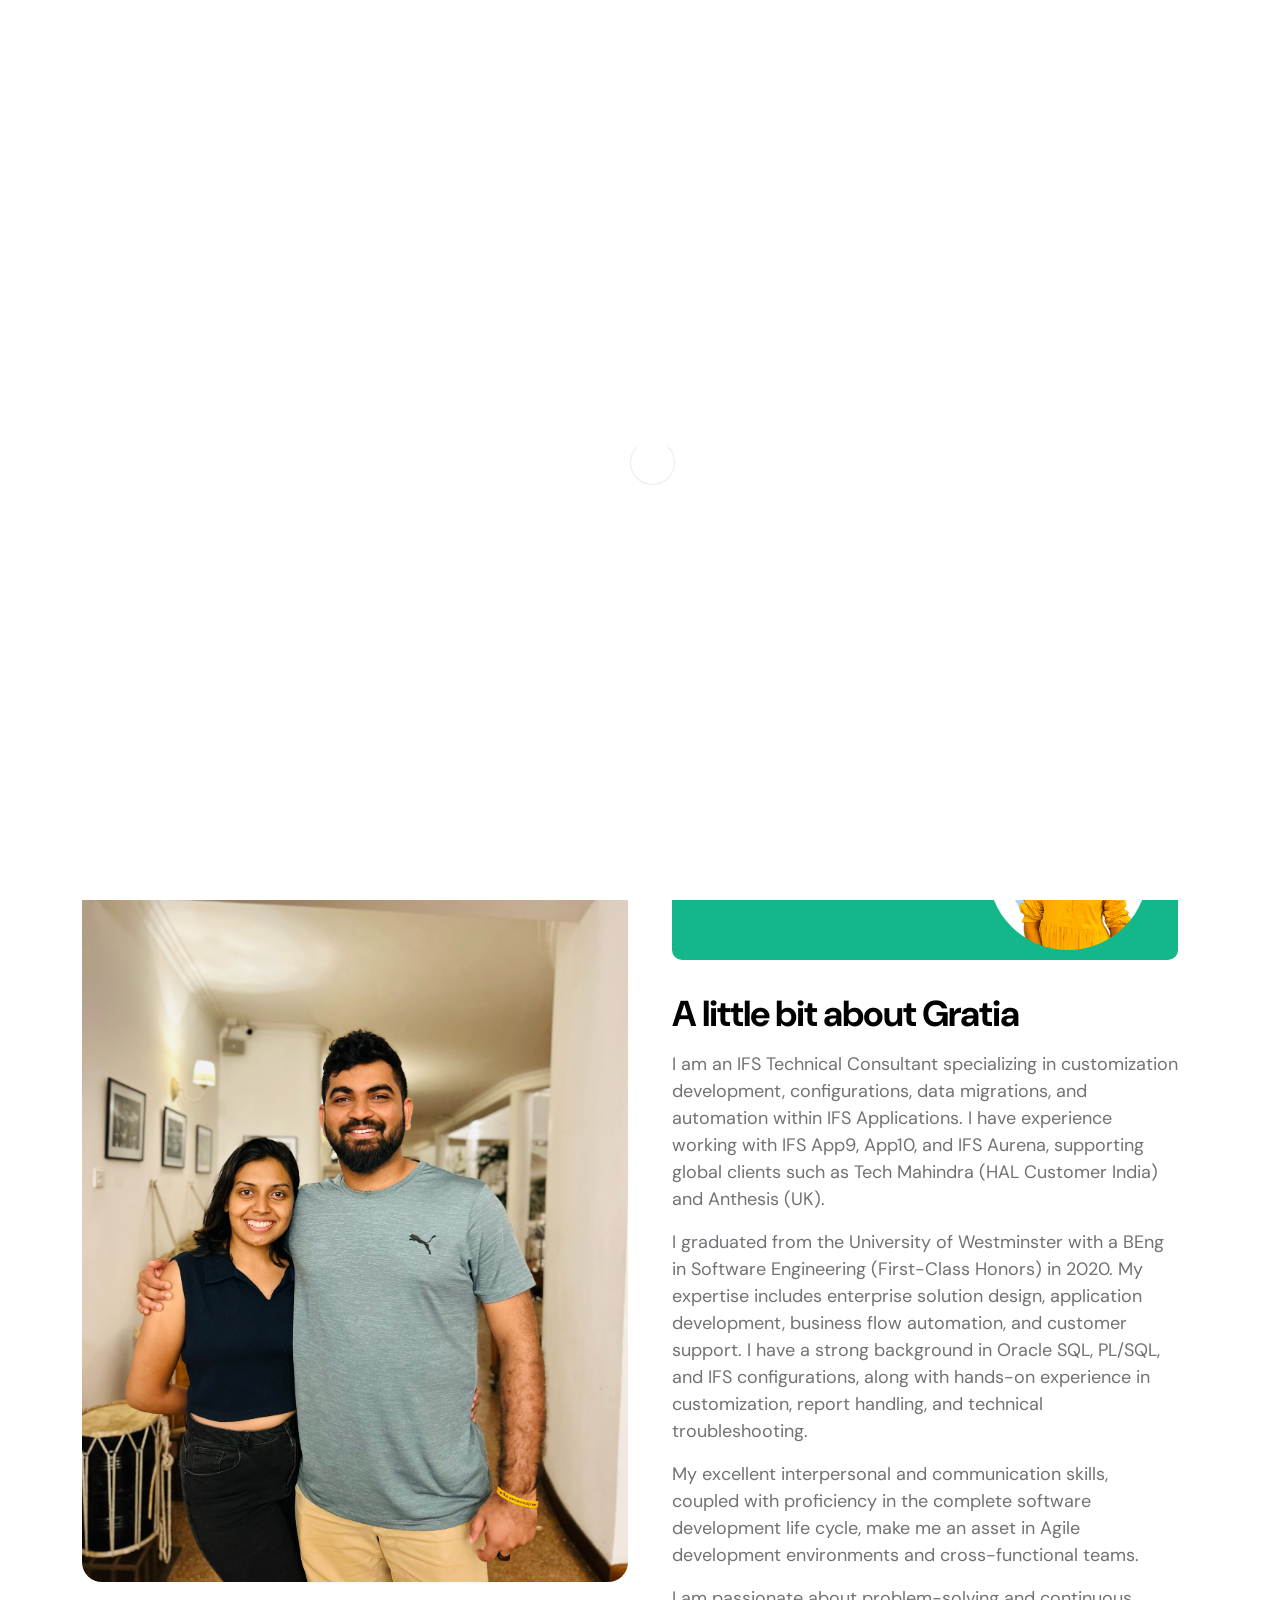
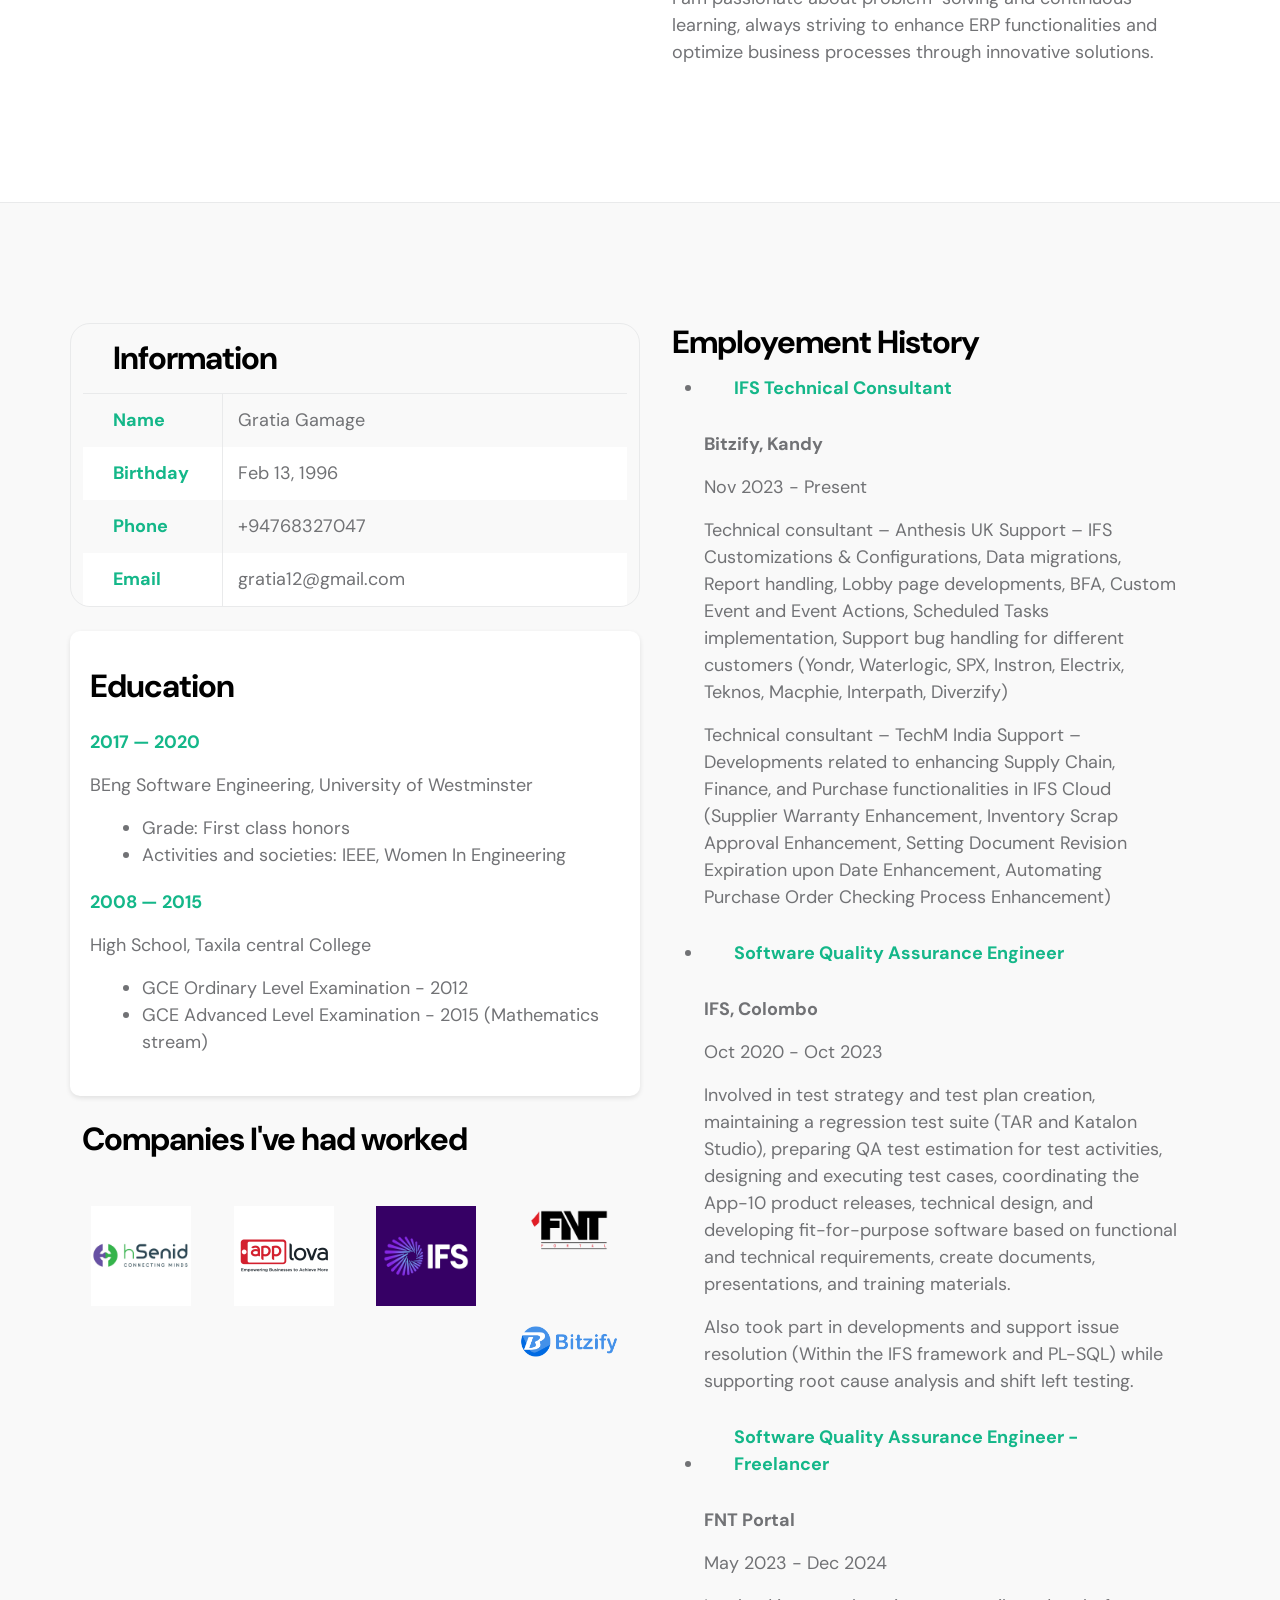
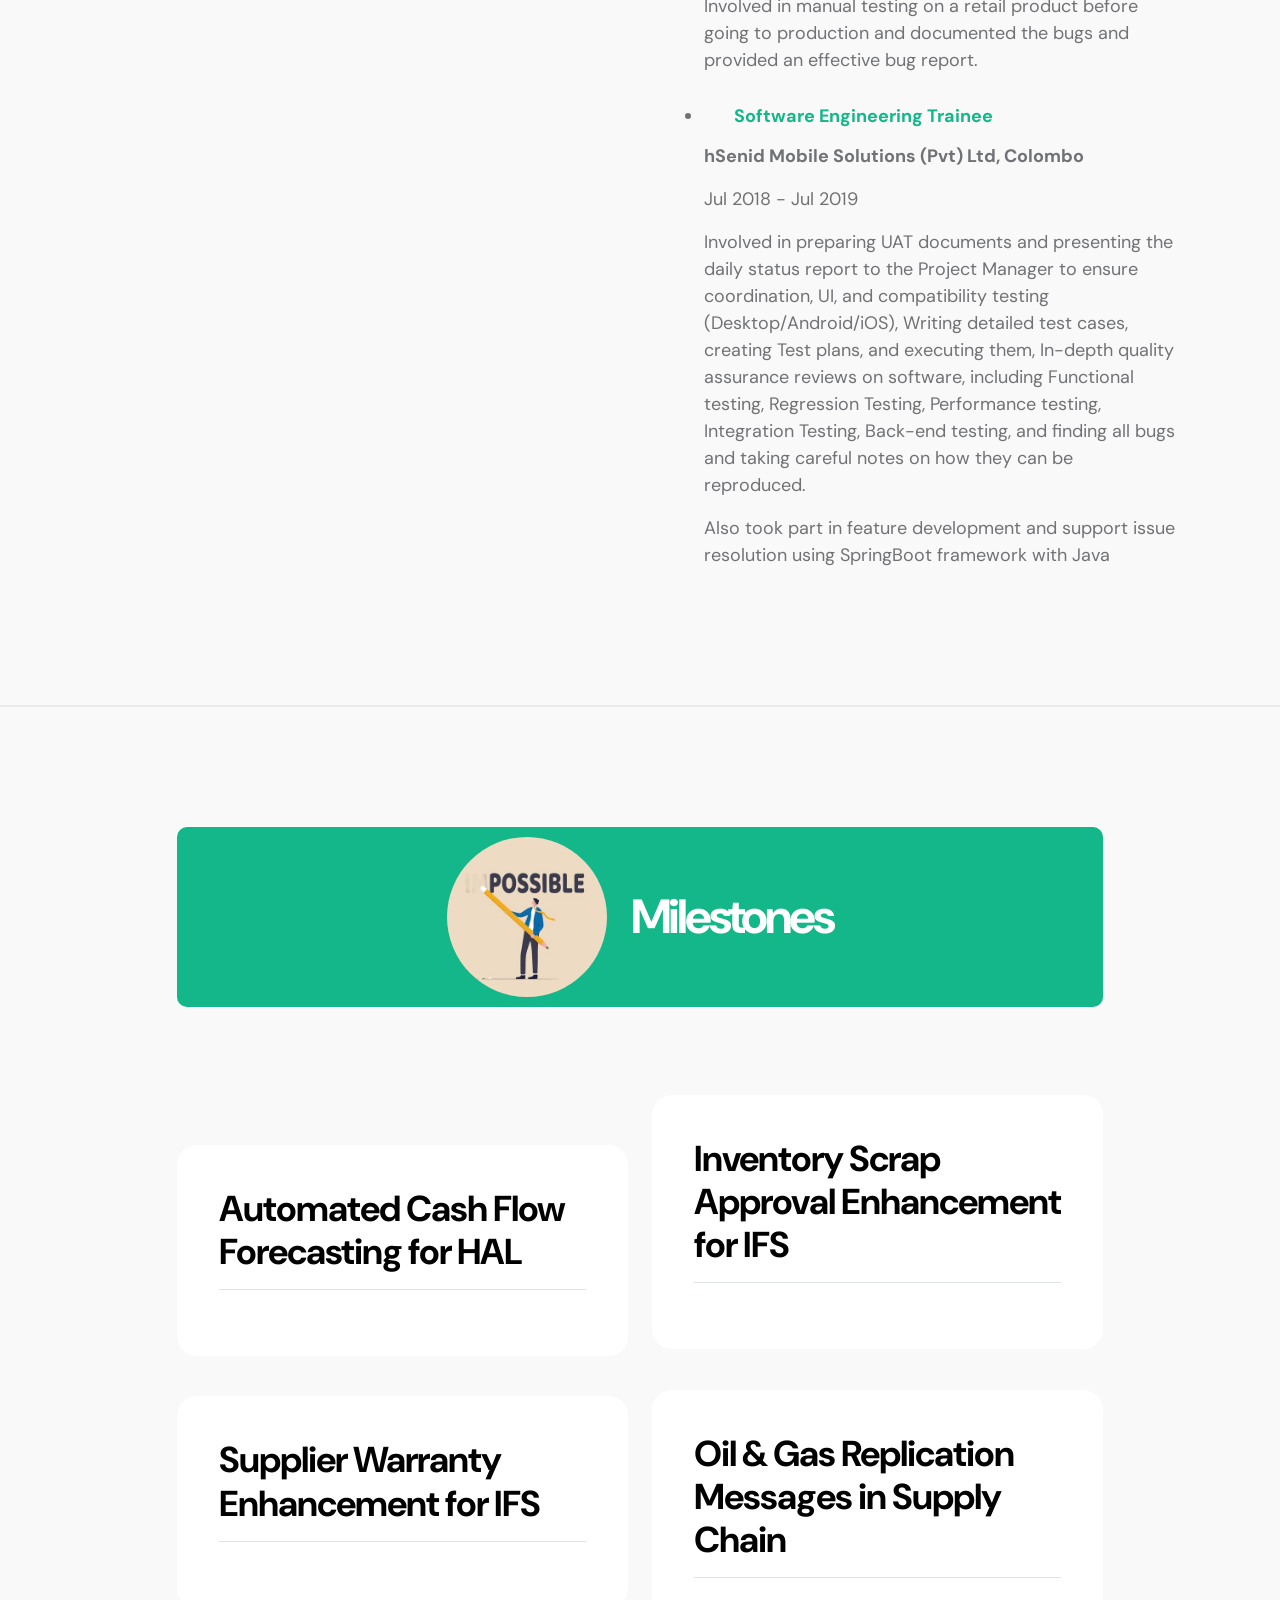
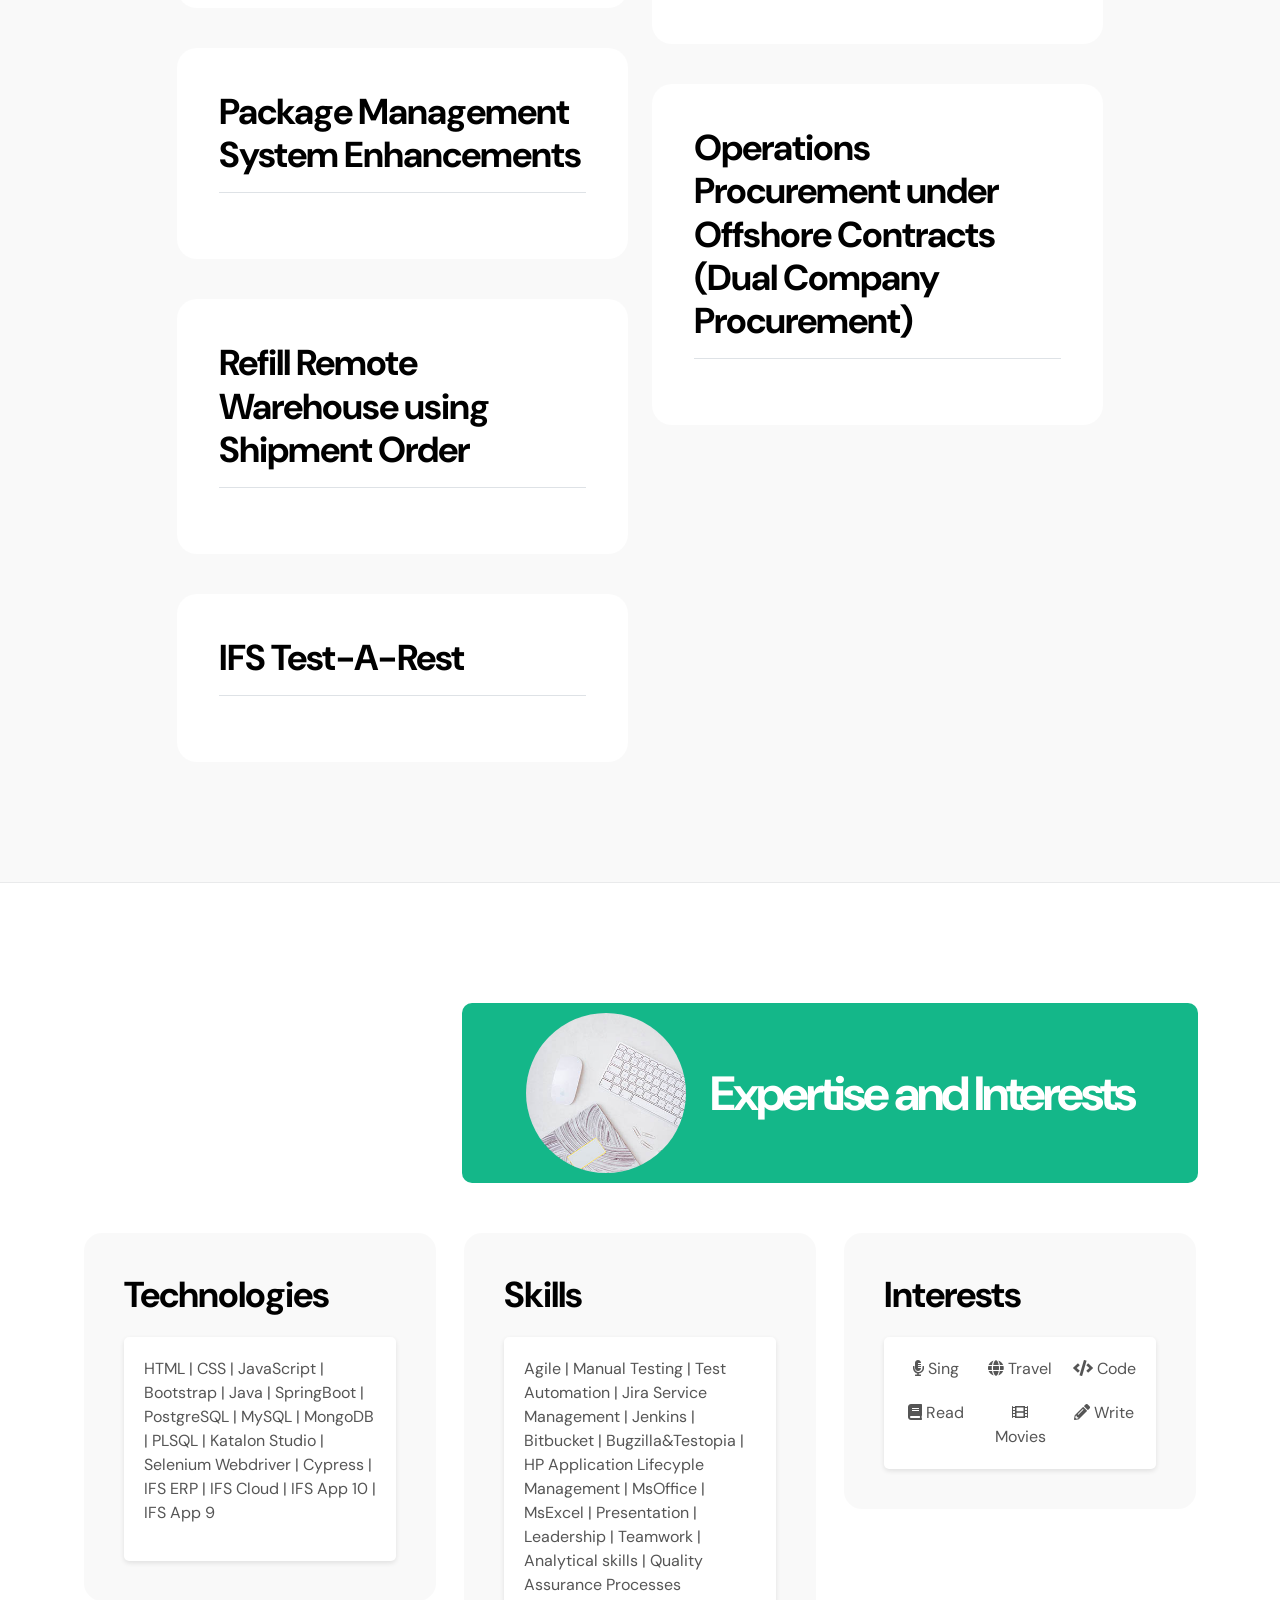
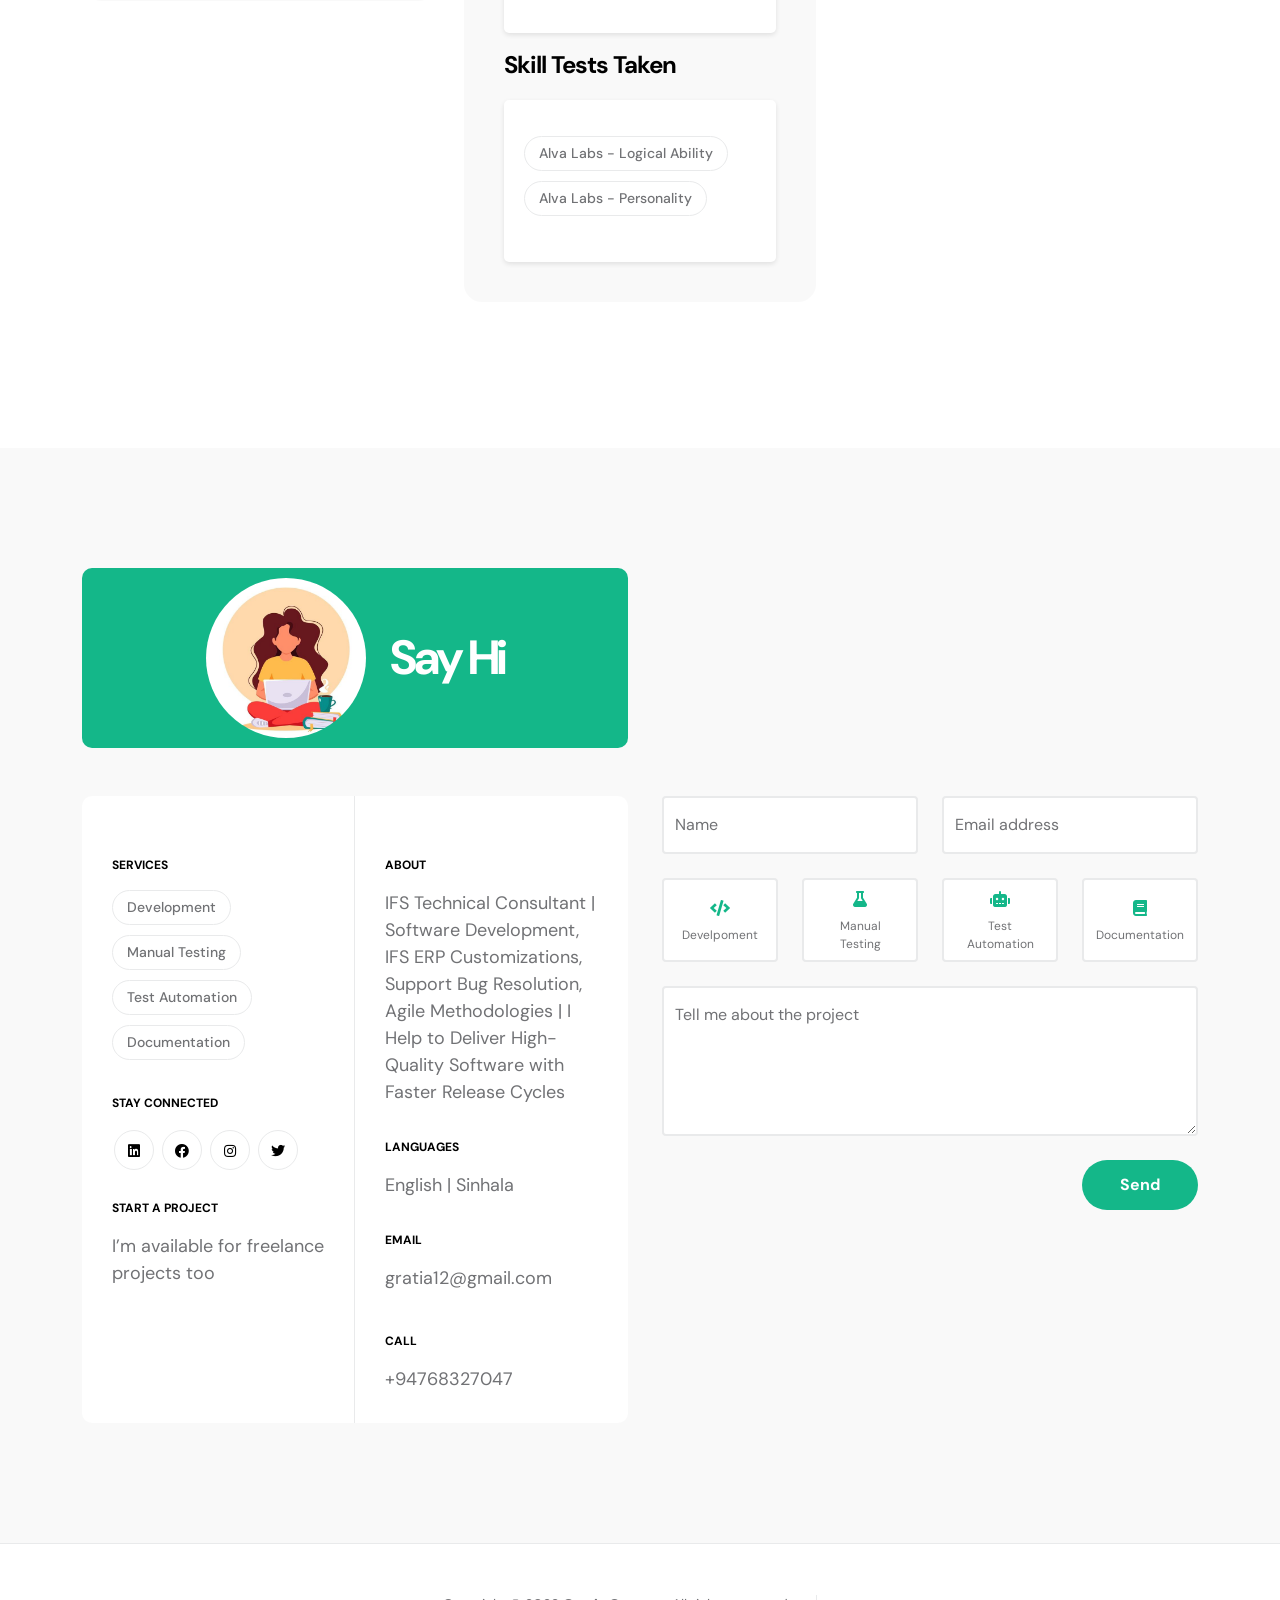
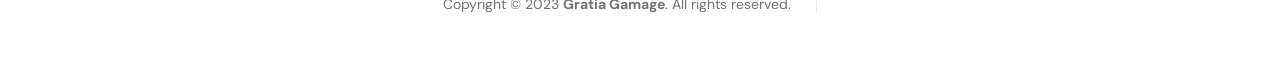
==== commit 31cee45c: "Updated the Milestones section" ====
--- a/index.html
+++ b/index.html
@@ -241,8 +241,8 @@
                                                         <p class="profile-small-title-1">IFS Technical Consultant</p> 
                                                         <p style="font-weight: bold;">Bitzify, Kandy</p>
                                                         <p>Nov 2023 - Present</p>
-                                                        <p>Involved in Customization development using Aurena Client, IFS Configurations/ Customizations/ Data Migrations/ Reports handling/ Flow Automation/ Bug correction support process. </p>
-                                                        <p>Also took part in developments related to enhancing Supply Chain, Finance, and Purchase functionalities in IFS Cloud.</p>
+                                                        <p>Technical consultant – Anthesis UK Support – IFS Customizations & Configurations, Data migrations, Report handling, Lobby page developments, BFA, Custom Event and Event Actions, Scheduled Tasks implementation, Support bug handling for different customers (Yondr, Waterlogic, SPX, Instron, Electrix, Teknos, Macphie, Interpath, Diverzify) </p>
+                                                        <p>Technical consultant – TechM India Support – Developments related to enhancing Supply Chain, Finance, and Purchase functionalities in IFS Cloud (Supplier Warranty Enhancement, Inventory Scrap Approval Enhancement, Setting Document Revision Expiration upon Date Enhancement, Automating Purchase Order Checking Process Enhancement) </p>
                                                     </span>
                                                 </div>
                                             </li>
@@ -301,6 +301,39 @@
                             <div class="row pt-lg-5">
                                 <div class="col-lg-6 col-12">
                                     <div class="services-thumb">
+                                        <div class="d-flex flex-wrap align-items-center border-bottom mb-4 pb-3 toggle-header" style="cursor: pointer;">
+                                            <h3 class="mb-0">Automated Cash Flow Forecasting for HAL</h3>
+                                        </div>
+                                        <div class="container-proj toggle-content" style="display: none;">
+                                            <h4>Purpose</h4>
+                                            <p class="p-proj">
+                                                To centralize cash forecasting, enabling HAL’s corporate office to consolidate and analyze cash flow data from all divisions. The system should execute cash flow forecasts automatically at the division level and generate a central report for corporate decision-making.
+                                            </p>
+                                        
+                                            <ul class="ul-proj">
+                                                <li class="p-proj"><strong>Business Requirements & Modifications:</strong>
+                                                    <ul class="ul-proj">
+                                                        <li class="p-proj"><strong>Automated Weekly Forecasting:</strong> Cash forecasts will be executed weekly in predefined time buckets (0-7, 7-15, 15-30, 30-45, 45-90, 90-180, 180-365, and above 365 days). The system will capture and consolidate data at the corporate office level.</li>
+                                                        <li class="p-proj"><strong>Custom Features & Enhancements:</strong> A customized screen for corporate-level cash forecast capture, scheduled weekly snapshot for all companies, error handling for background job failures with email notifications, and conditional execution when errors exist.</li>
+                                                    </ul>
+                                                </li>
+                                        
+                                                <li class="p-proj"><strong>Functional Solution Description:</strong>
+                                                    <ul class="ul-proj">
+                                                        <li class="p-proj"><strong>Cash Flow Snapshot:</strong> A weekly automated cash flow analysis snapshot will be generated for all divisions, with custom fields categorizing cash flow based on ‘Days to Event Date.’</li>
+                                                        <li class="p-proj"><strong>Cash Flow Bucket Categorization:</strong> Forecast amounts will be categorized into predefined time buckets based on due dates. Overdue amounts will fall under the ‘Past Due’ category.</li>
+                                                        <li class="p-proj"><strong>Consolidated Forecast Reporting:</strong> A ‘Consolidate Forecast Summary’ tab will provide a high-level view of cash forecasts, with drill-down analysis from GL Balance to detailed voucher records. A ‘Consolidate Forecast Details’ tab will offer a breakdown of forecasted cash flows.</li>
+                                                    </ul>
+                                                </li>
+                                            </ul>
+                                        
+                                            <p class="p-proj">
+                                                This solution enhances forecasting accuracy, automates treasury decision-making, and ensures better fund management at HAL.
+                                            </p>
+                                        </div>                                        
+                                    </div>
+                                    
+                                    <div class="services-thumb services-thumb-up">
                                         <div class="d-flex flex-wrap align-items-center border-bottom mb-4 pb-3  toggle-header"  style="cursor: pointer;">
                                             <h3 class="mb-0">Supplier Warranty Enhancement for IFS</h3>
                                         </div>
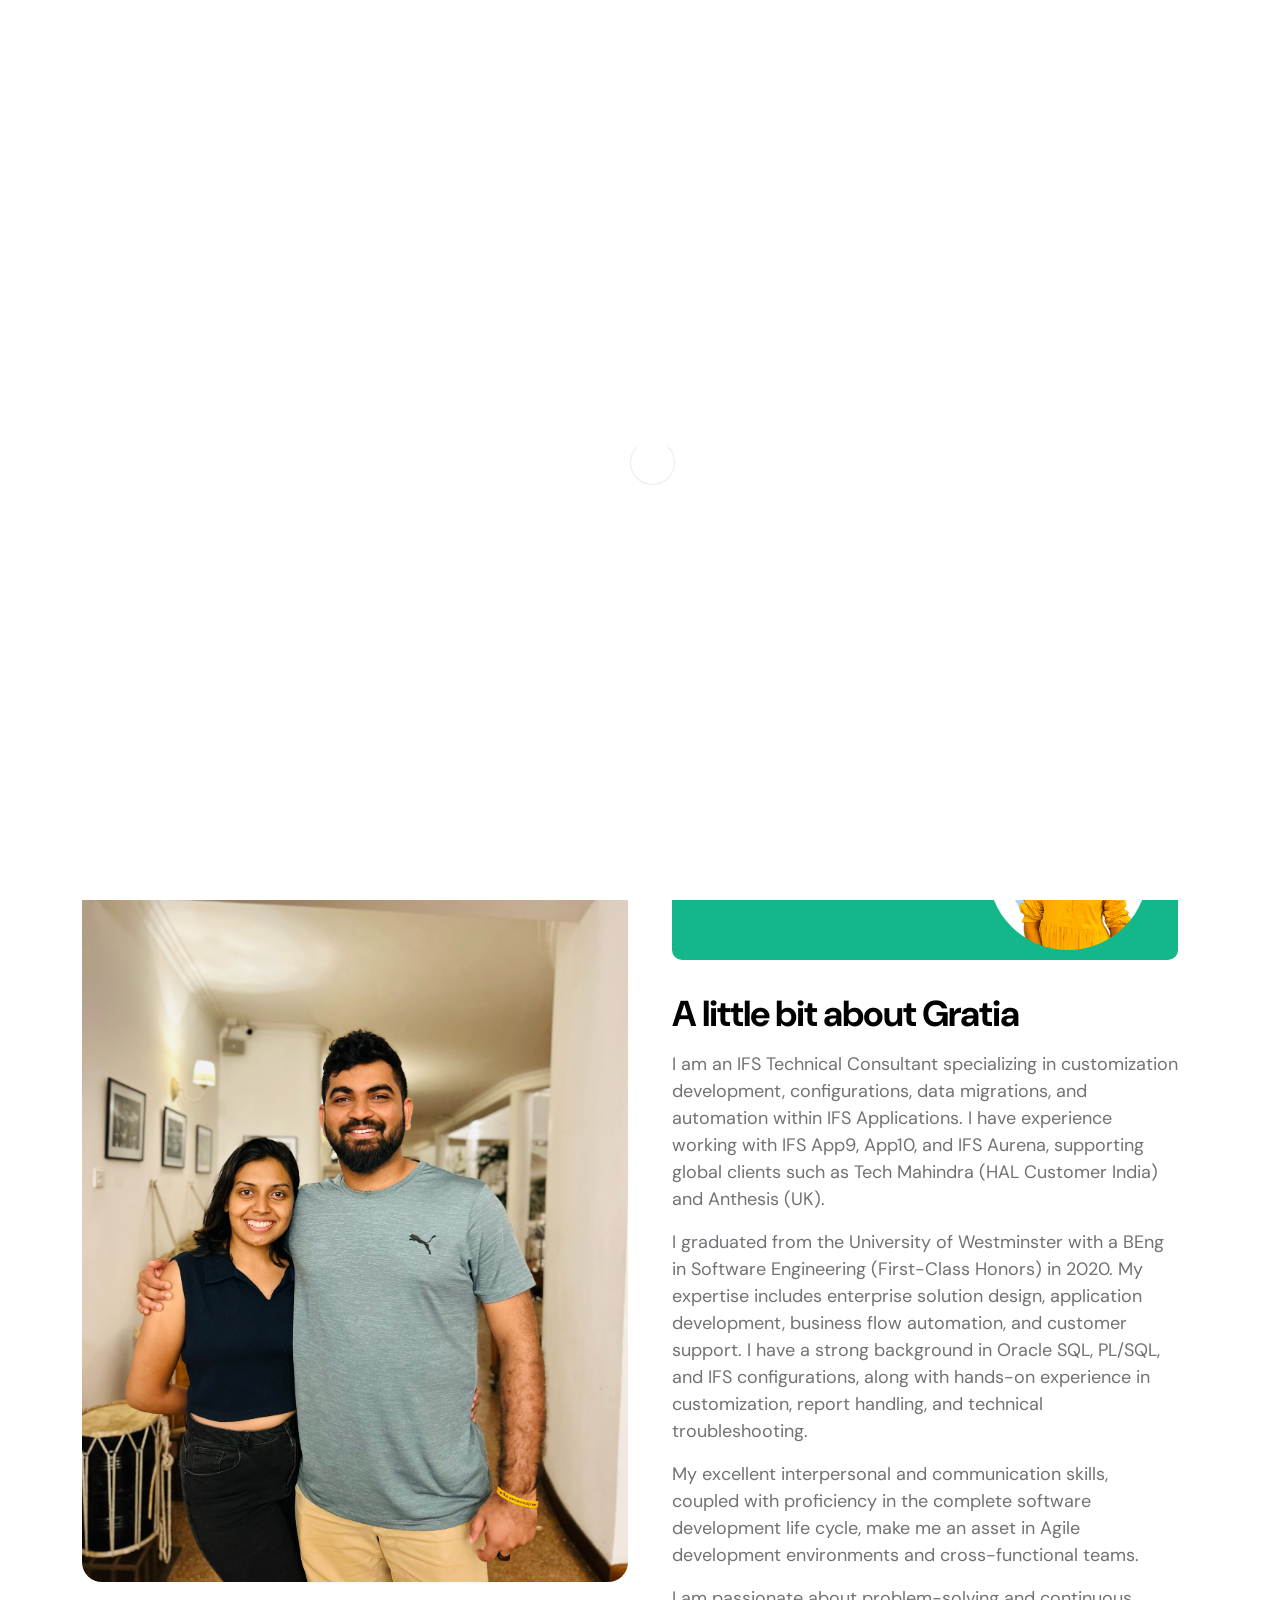
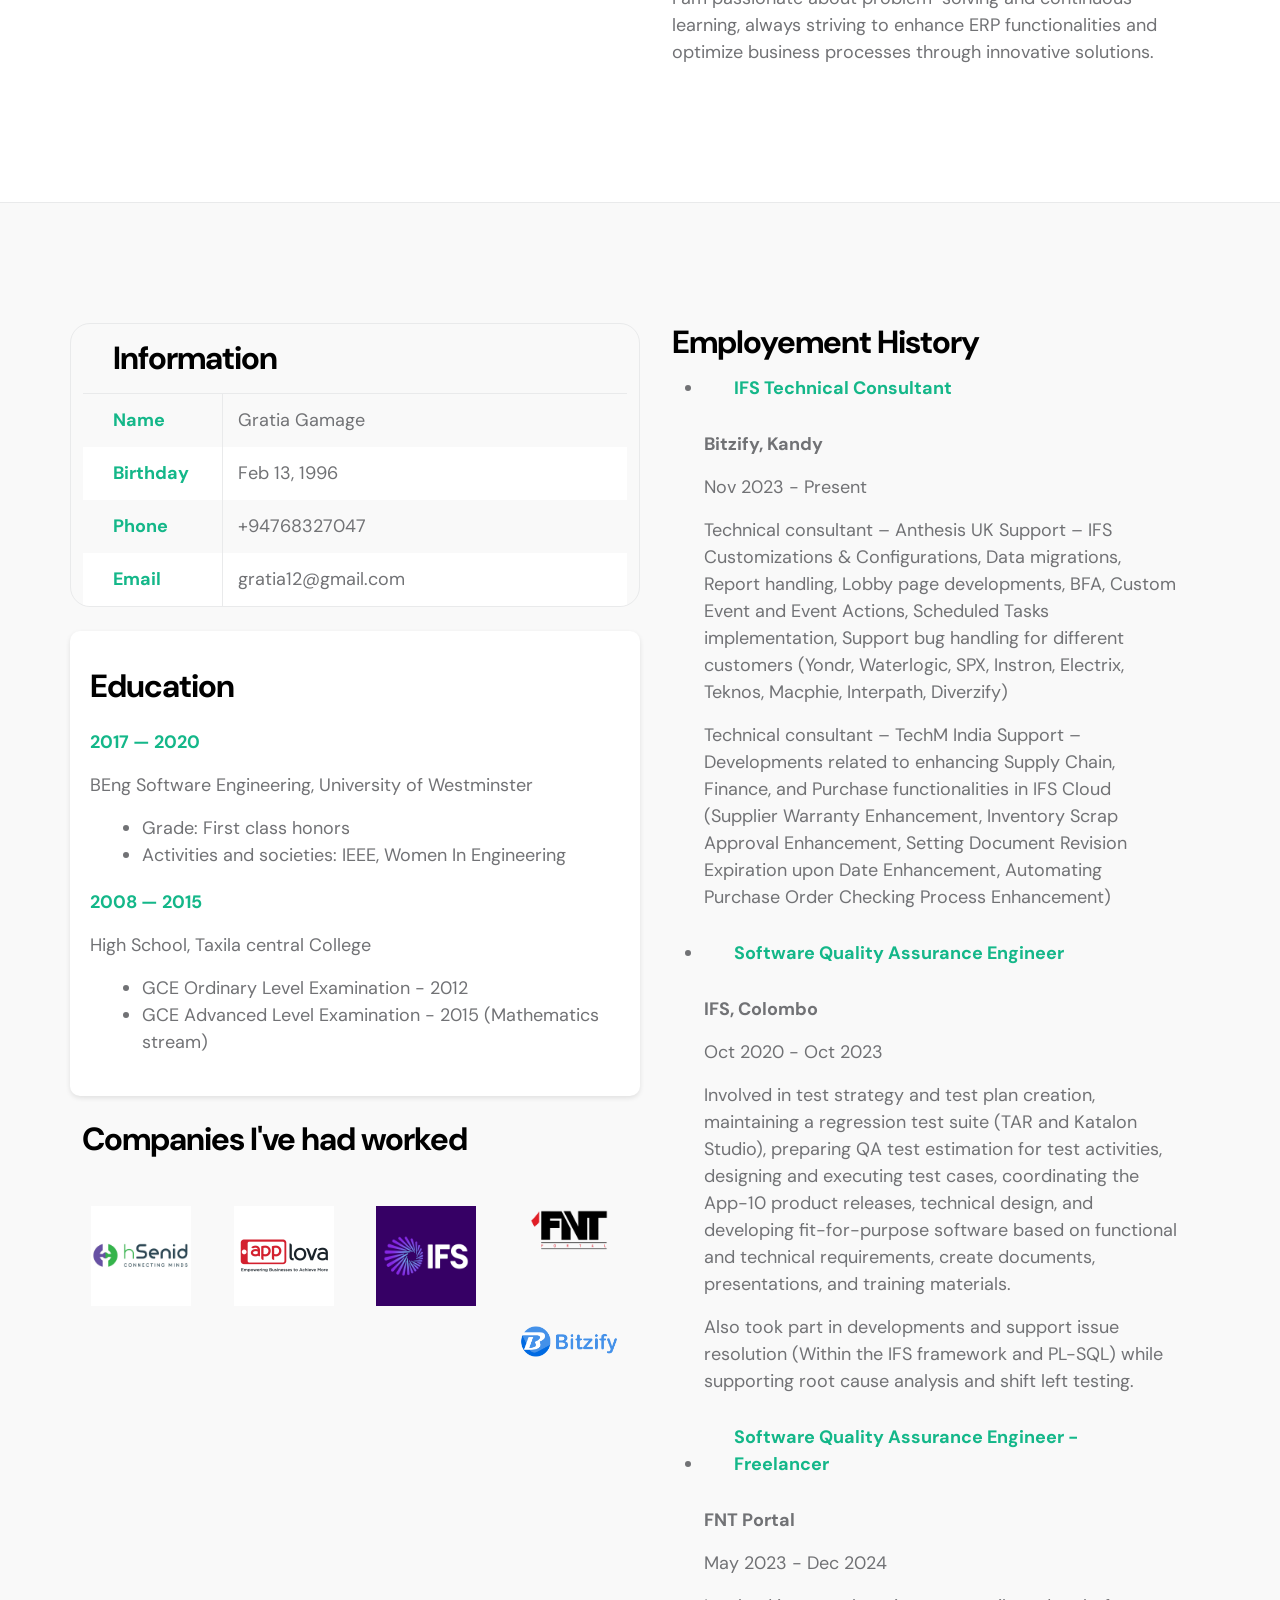
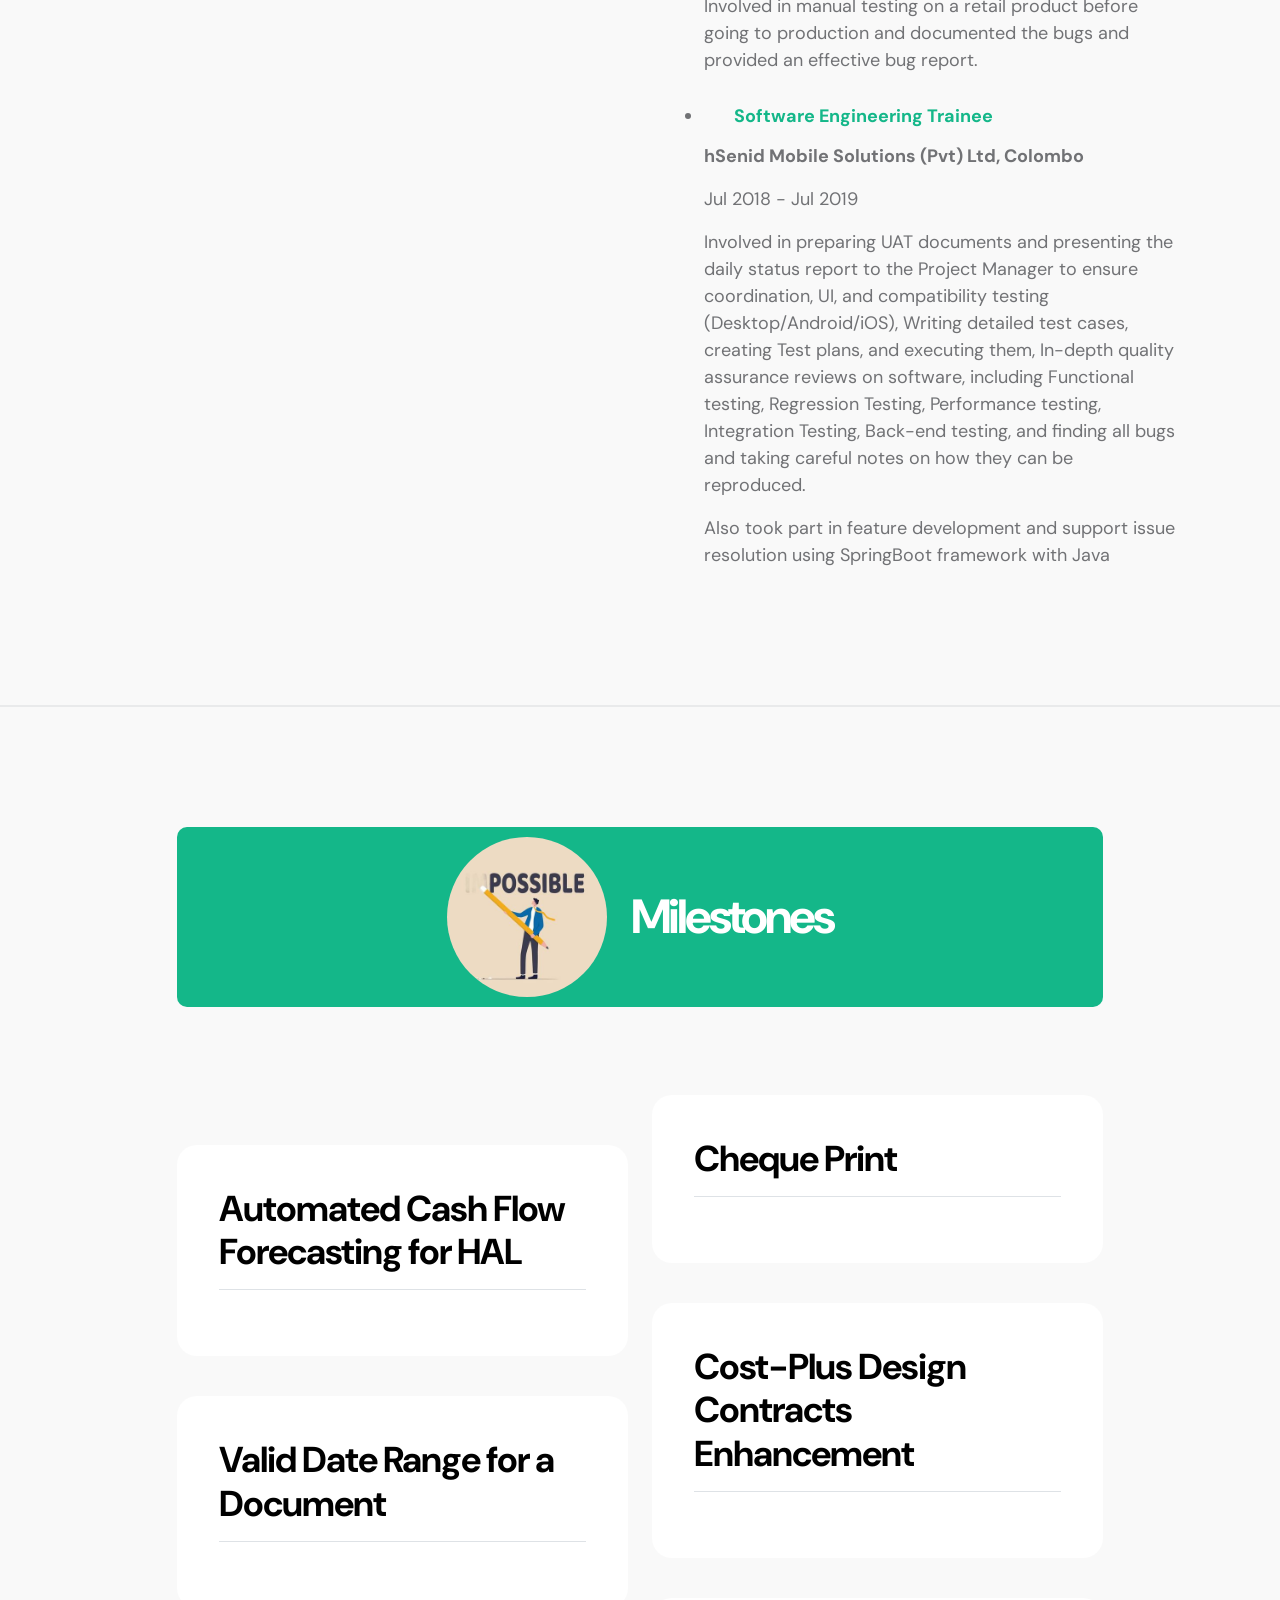
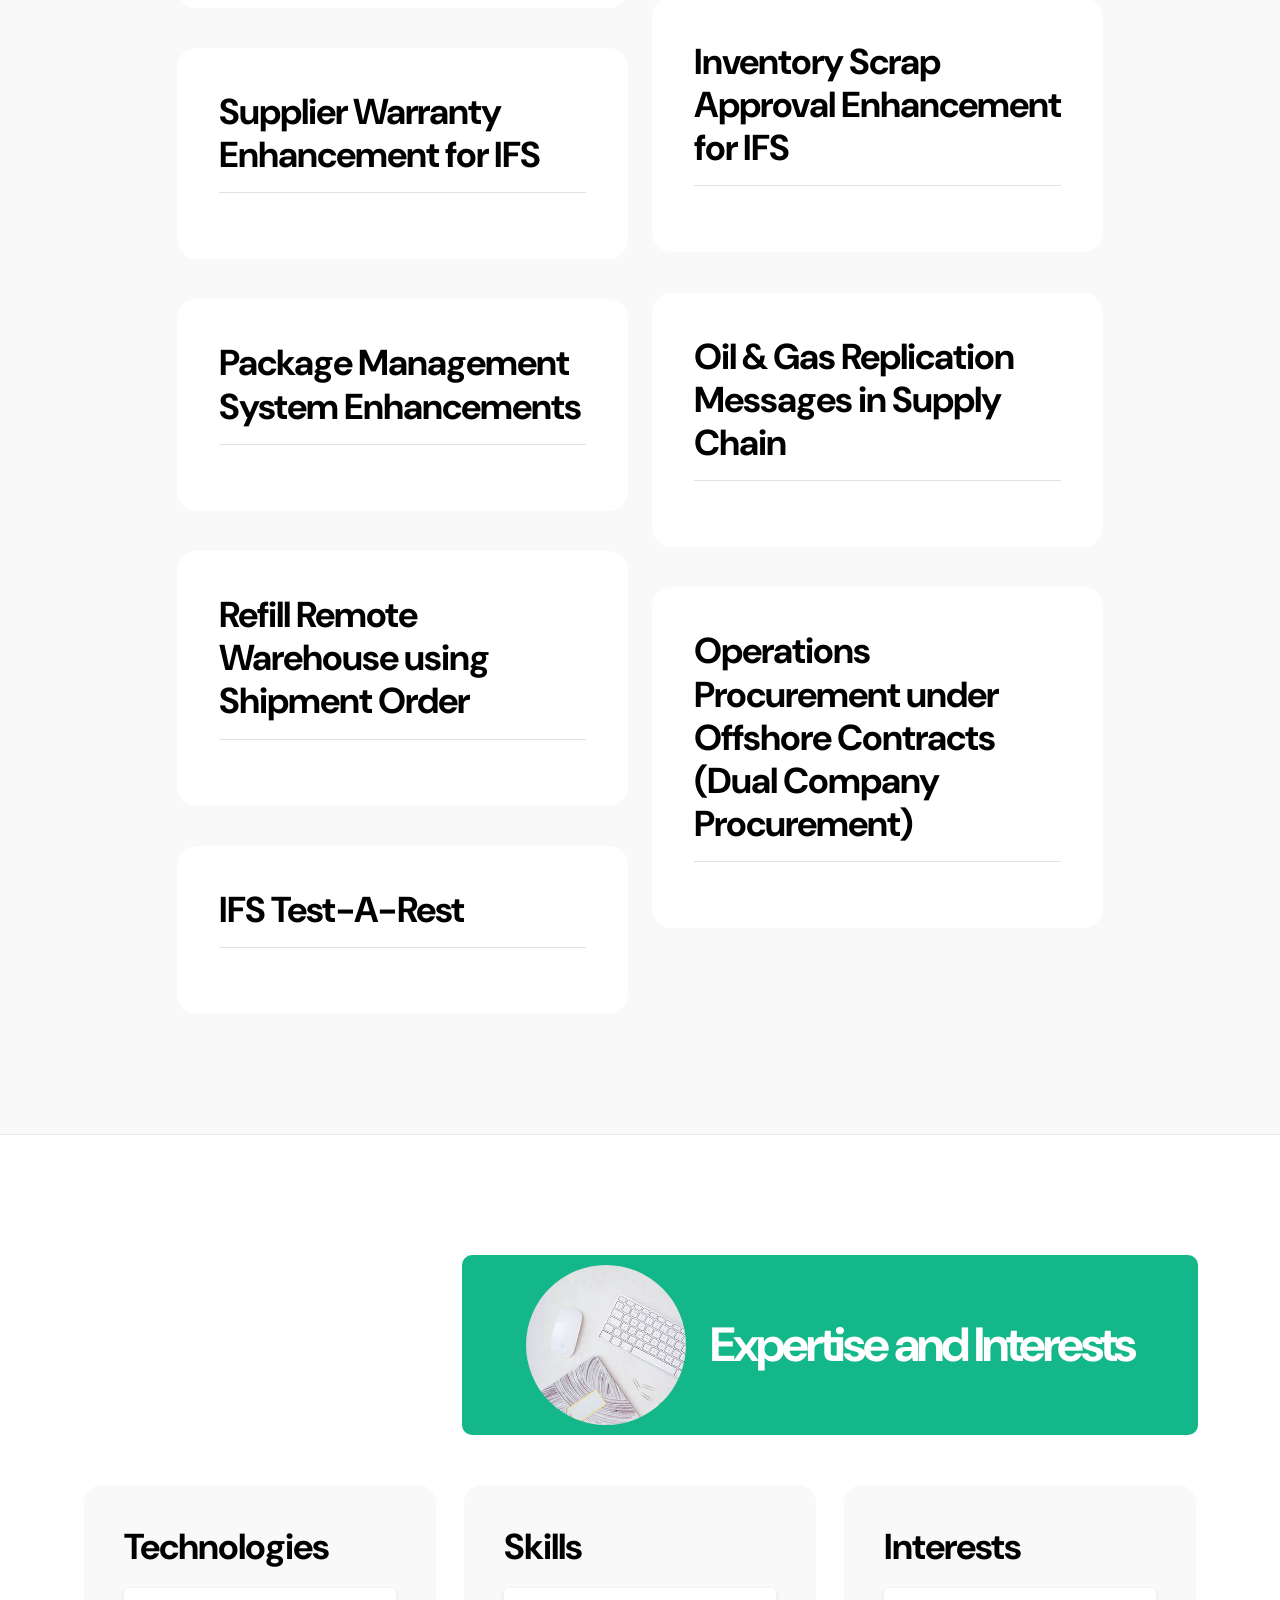
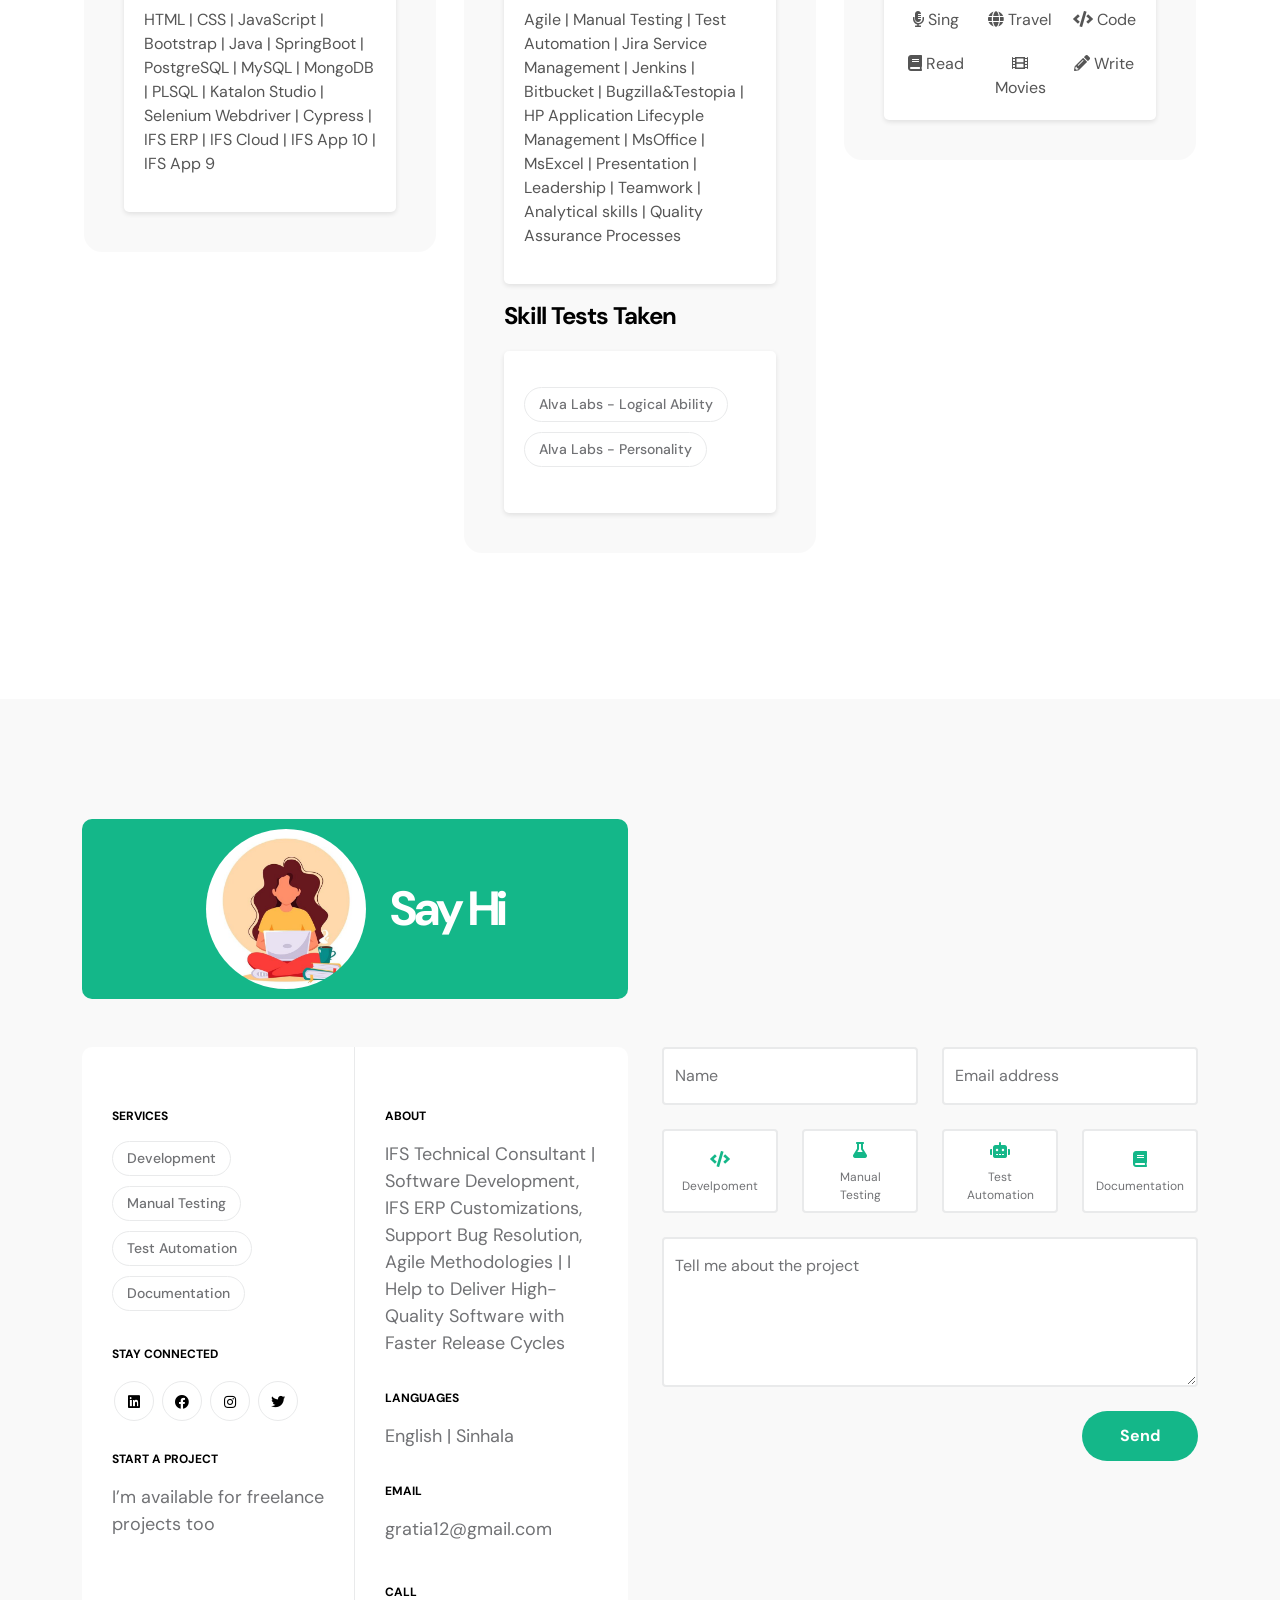
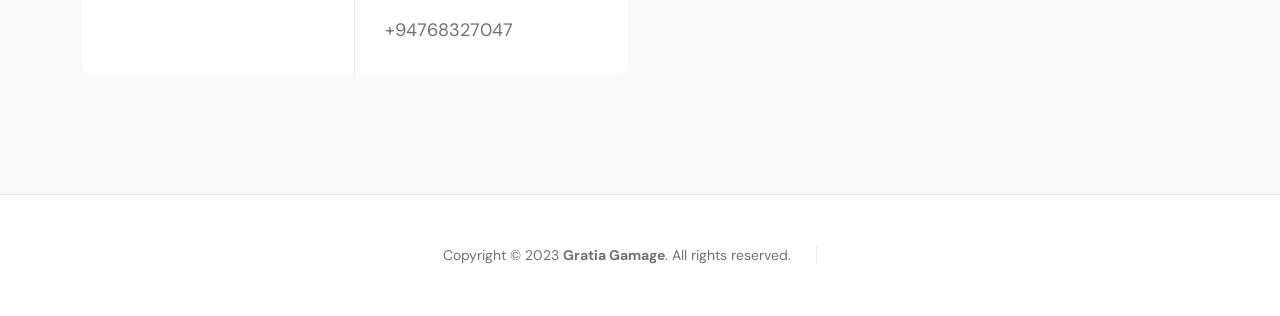
==== commit 87970775: "Added Valid Date Range for a Document" ====
--- a/index.html
+++ b/index.html
@@ -332,6 +332,37 @@
                                             </p>
                                         </div>                                        
                                     </div>
+
+                                    <div class="services-thumb services-thumb-up">
+                                        <div class="d-flex flex-wrap align-items-center border-bottom mb-4 pb-3 toggle-header" style="cursor: pointer;">
+                                            <h3 class="mb-0">Valid Date Range for a Document</h3>
+                                        </div>
+                                        <div class="container-proj toggle-content" style="display: none;">
+                                            <h4>Purpose</h4>
+                                            <p>Automate document status updates by marking documents as Obsolete once they exceed their defined validity period, preventing outdated documents from being linked to business objects.</p>
+                                    
+                                            <h4>Business Requirement</h4>
+                                            <ul>
+                                                <li>Documents should automatically move to Obsolete status once their validity expires.</li>
+                                                <li>Restrict connecting business objects to Obsolete documents.</li>
+                                            </ul>
+                                    
+                                            <h4>Solution Overview</h4>
+                                            <ul>
+                                                <li>The system will introduce a scheduled job to update document status based on the defined validity period.</li>
+                                                <li>Existing connections with Obsolete documents will remain, but new connections will be blocked with an error message.</li>
+                                                <li>Currently, documents must be manually set to Obsolete, and there are no restrictions when linking them to business objects.</li>
+                                            </ul>
+                                    
+                                            <h4>Modifications, Exceptions & Special Cases</h4>
+                                            <ul>
+                                                <li>The automation will ensure compliance with document validity rules without requiring manual intervention.</li>
+                                                <li>Users will receive an error message if they attempt to link an Obsolete document to a business object.</li>
+                                                <li>Standard system fields like "Days to Expiration" will remain unchanged but will not impact the new logic.</li>
+                                            </ul>
+                                        </div>
+                                    </div>
+                                    
                                     
                                     <div class="services-thumb services-thumb-up">
                                         <div class="d-flex flex-wrap align-items-center border-bottom mb-4 pb-3  toggle-header"  style="cursor: pointer;">
@@ -438,6 +469,70 @@
                                 </div>
 
                                 <div class="col-lg-6 col-12">
+                                    <div class="services-thumb services-thumb-up">
+                                        <div class="d-flex flex-wrap align-items-center border-bottom mb-4 pb-3 toggle-header" style="cursor: pointer;">
+                                            <h3 class="mb-0">Cheque Print</h3>
+                                        </div>
+                                        <div class="container-proj toggle-content" style="display: none;">
+                                            <h4>Purpose</h4>
+                                            <p class="p-proj">
+                                                <strong>Report Type:</strong> Order Report <br>
+                                                <strong>Usage:</strong> Formatted Reports which are typically printed or mailed. Output will be in PDF format. It is possible to create additional Excel layouts (Report Designer only). <br>
+                                                <strong>Tools used:</strong> IFS Report Designer or Crystal Reports
+                                            </p>
+                                    
+                                            <h4>Report Logic</h4>
+                                            <ul class="ul-proj">
+                                                <li class="p-proj">Physical cheque to be printed on pre-printed stationery.</li>
+                                                <li class="p-proj">Verify that the selected Cash Account and Cheque number is in ‘Mixed Payment’ with status = ‘Approved’. If not, do not allow proceeding to print.</li>
+                                                <li class="p-proj">Selected Cash Account and Cheque number should be within the ‘Session Company Code’ as in INPUT Screen.</li>
+                                                <li class="p-proj">Validate that the selected Cash Account and Cheque number is valid in Mixed Payment. If not valid, do not allow proceeding to print.</li>
+                                                <li class="p-proj">Ensure that the selected Cash Account and Cheque number has not already been printed. If printed, do not allow proceeding to print.</li>
+                                                <li class="p-proj">To print the ‘Pay’ in cheque, refer to the Payment Advice ID in Mixed Payment, and retrieve the Favoring Name from Payment Advice → Mode of Payment → Field C_PA_MODE_OF_PAYMENT.Favoring_Name.</li>
+                                            </ul>
+                                    
+                                            <h4>Cheque Layout Example</h4>
+                                            <img src="images/cheque.png" alt="Cheque Print Sample" style="width:100%; max-width:800px; display:block; margin:10px 0;">
+                                        </div>
+                                    </div>
+                                    
+                                    <div class="services-thumb services-thumb-up">
+                                        <div class="d-flex flex-wrap align-items-center border-bottom mb-4 pb-3 toggle-header" style="cursor: pointer;">
+                                            <h3 class="mb-0">Cost-Plus Design Contracts Enhancement</h3>
+                                        </div>
+                                        <div class="container-proj toggle-content" style="display: none;">
+                                            <h4>Purpose</h4>
+                                            <p class="p-proj">
+                                                Cost-plus design contracts require separate profit margins for each cost element (Material, Shop Order Labour, Design Labour, and SDC charges). Current customization consolidates costs under COGS, DRE Asset, and Amortization. This enhancement ensures cost element-wise breakdown flows into relevant cost buckets.
+                                            </p>
+                                            
+                                            <ul class="ul-proj">
+                                                <li class="p-proj"><strong>Business Requirements & Modifications:</strong>
+                                                    <ul class="ul-proj">
+                                                        <li class="p-proj"><strong>Cost Element Breakup:</strong> Costs should be separated for Material, Shop Order Labour, Design Labour, and SDC charges.</li>
+                                                        <li class="p-proj"><strong>Automated Cost Transfers:</strong> Cost element-wise data should flow into COGS, Intangible Assets, Amortization, and Impairment categories.</li>
+                                                        <li class="p-proj"><strong>Project Activity Automation:</strong> Auto-create 10 project activities under the sub-project "FINANCE" for all design contracts.</li>
+                                                        <li class="p-proj"><strong>Sales Contract Adjustments:</strong> Separate line items should be created per cost element with calculated profit margins.</li>
+                                                    </ul>
+                                                </li>
+                                                
+                                                <li class="p-proj"><strong>Functional Solution Description:</strong>
+                                                    <ul class="ul-proj">
+                                                        <li class="p-proj"><strong>Cost Element Fields:</strong> Add "Cost Type" in "Design Project Accounting" with predefined categories.</li>
+                                                        <li class="p-proj"><strong>Project Activities:</strong> Five activities for COGS transfers, five for Impairment/Others, each mapped to specific cost types.</li>
+                                                        <li class="p-proj"><strong>Transaction Execution:</strong> Ensure cost breakdown is applied for COGS, Intangible Asset transfers, and Amortization.</li>
+                                                        <li class="p-proj"><strong>Additional Fields in Project Cost Tab:</strong> Include "Cost Type" and "Project Activity Description" for financial tracking.</li>
+                                                        <li class="p-proj"><strong>Sanction Details Adjustments:</strong> For HAL Funded Projects, add fields for tracking periodical cost transfers.</li>
+                                                    </ul>
+                                                </li>
+                                            </ul>
+                                            
+                                            <p class="p-proj">
+                                                This enhancement ensures accurate cost tracking, financial transparency, and improved management of cost-plus design contracts in HAL.
+                                            </p>
+                                        </div>
+                                    </div>
+                                    
                                     <div class="services-thumb services-thumb-up">
                                         <div class="d-flex flex-wrap align-items-center border-bottom mb-4 pb-3 toggle-header" style="cursor: pointer;">
                                             <h3 class="mb-0">Inventory Scrap Approval Enhancement for IFS</h3>
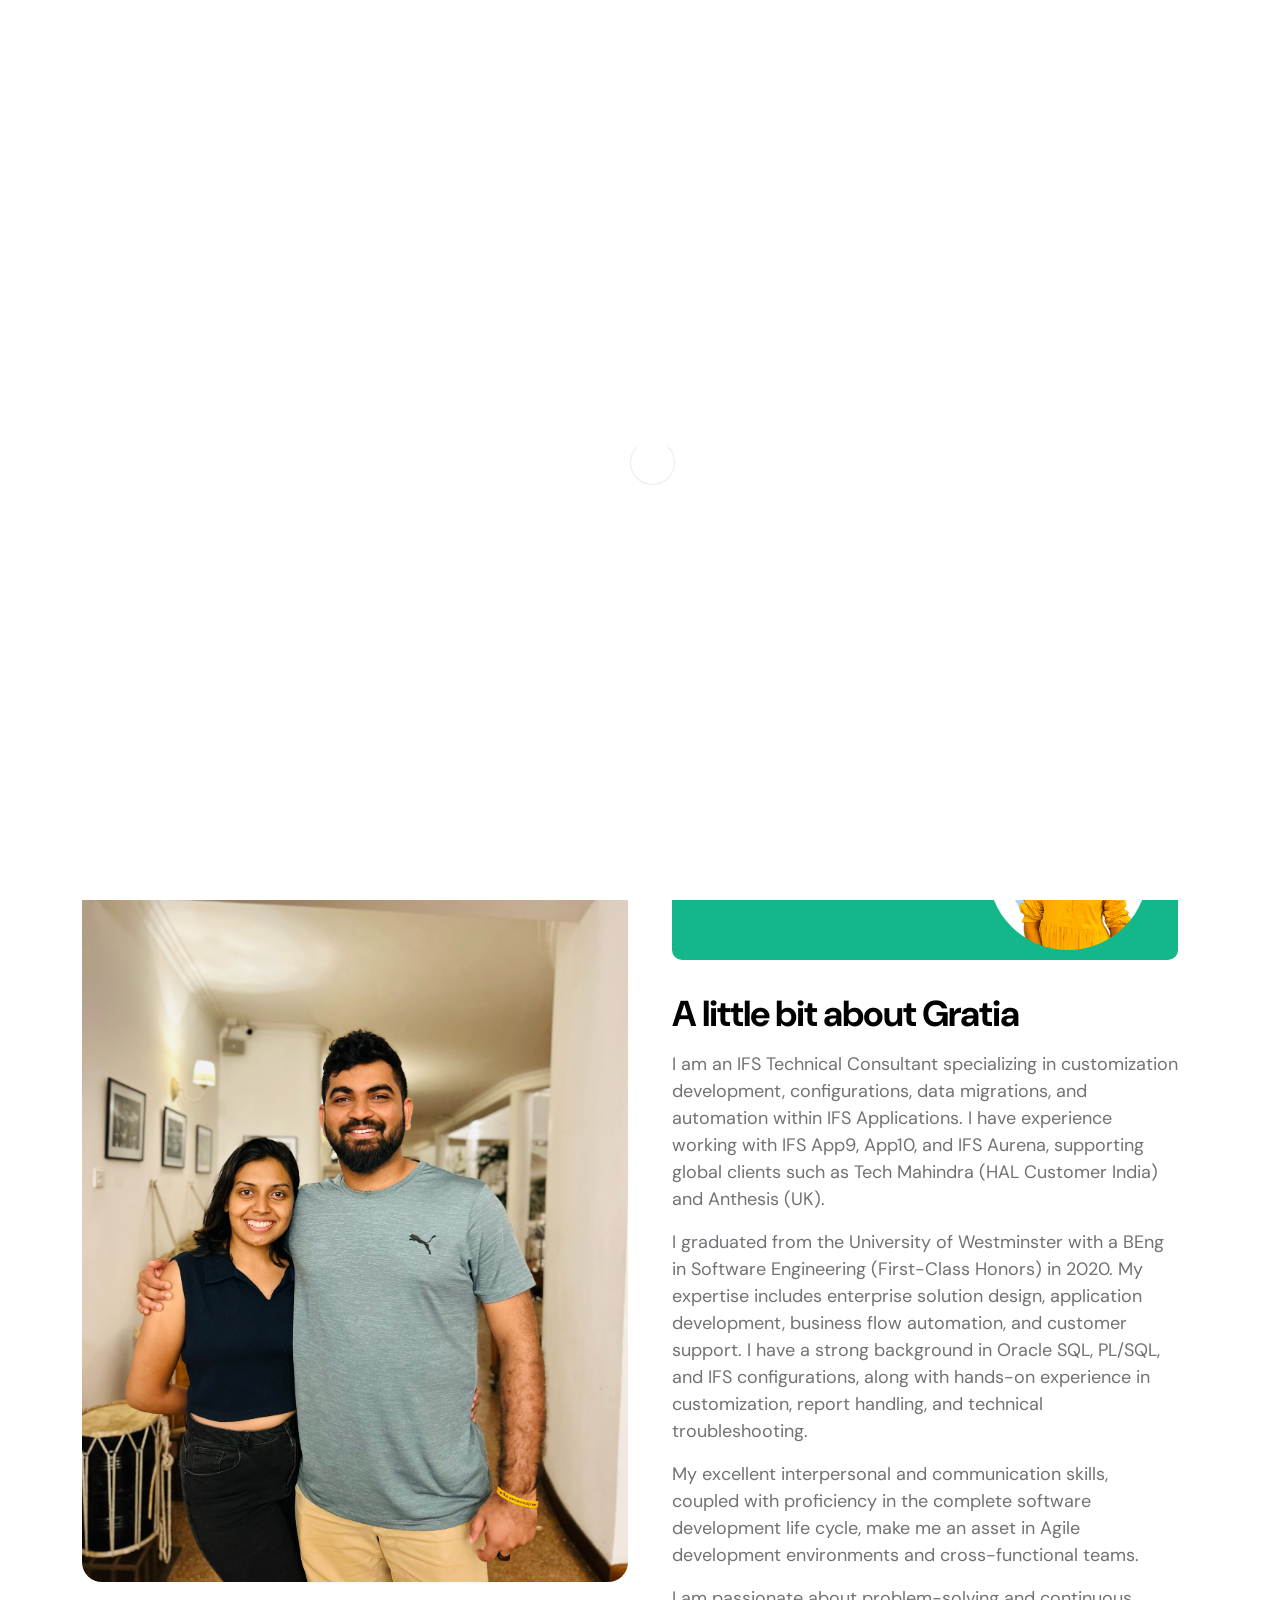
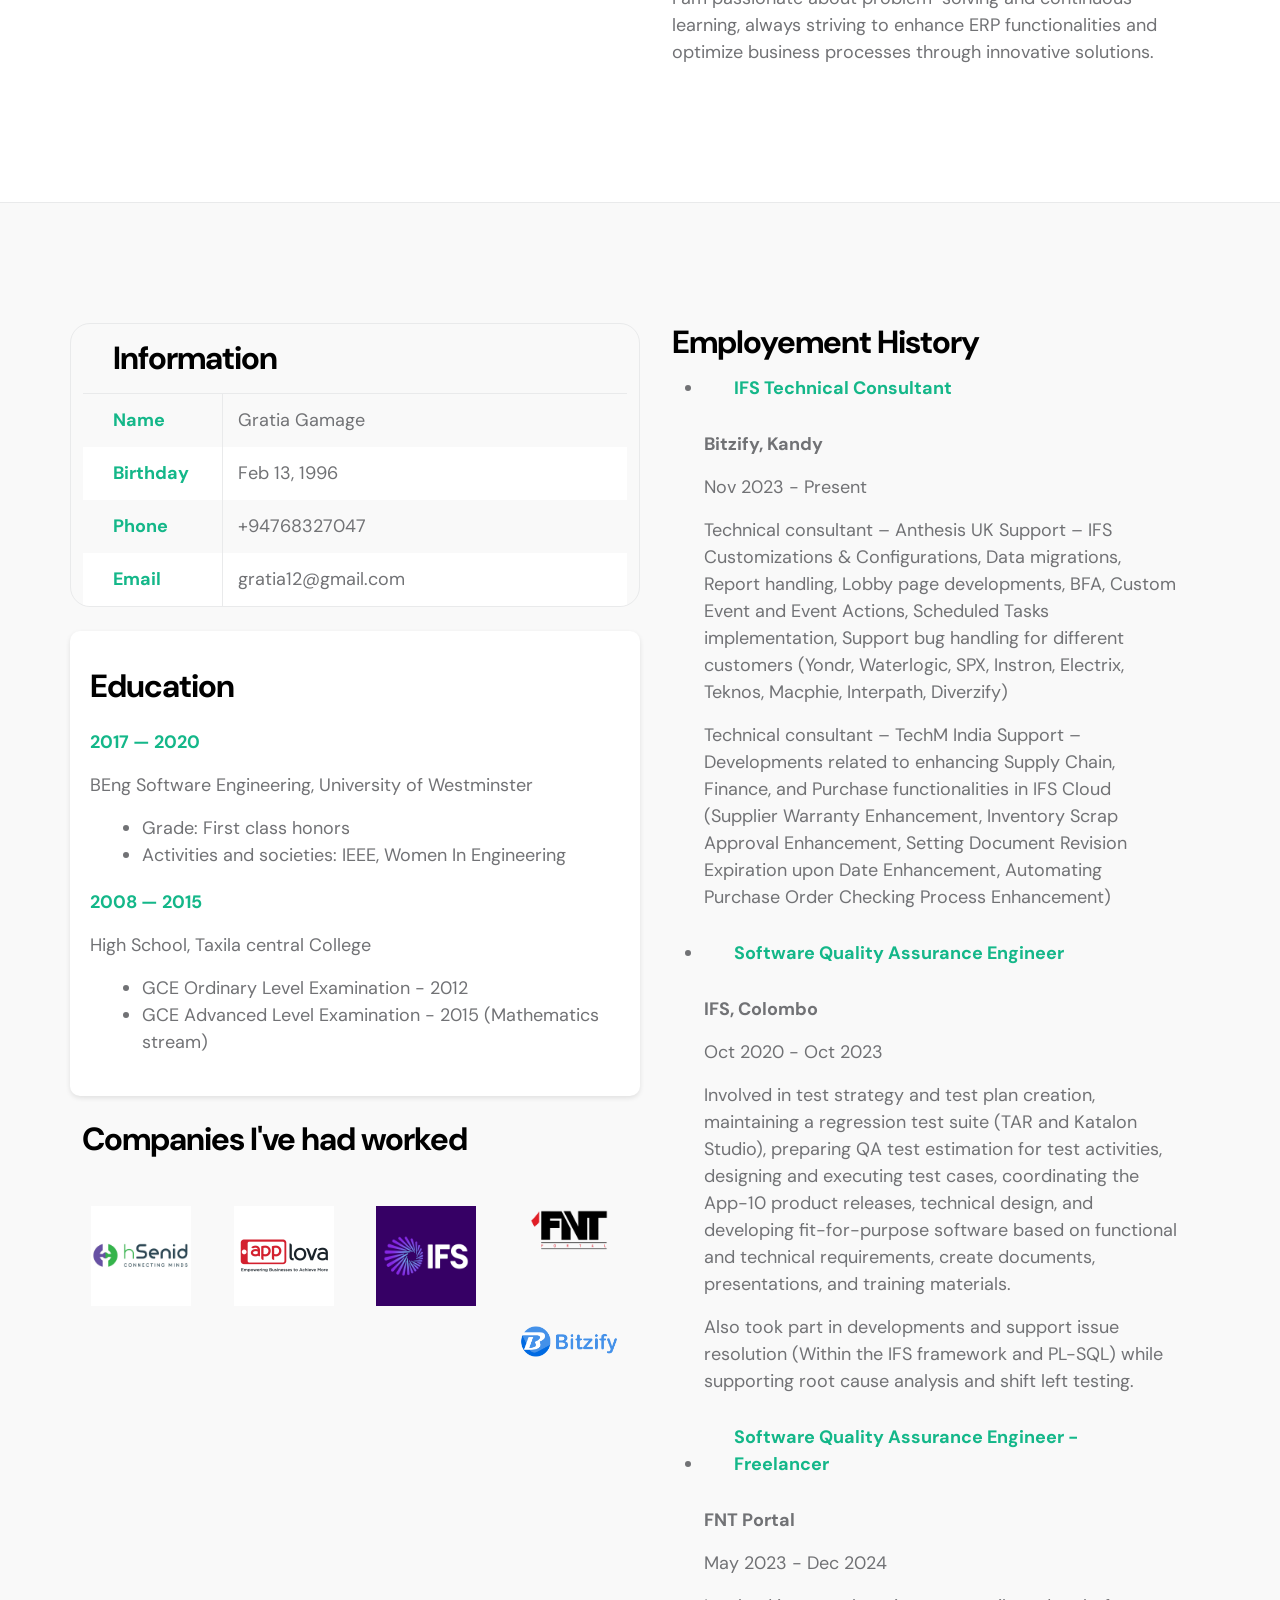
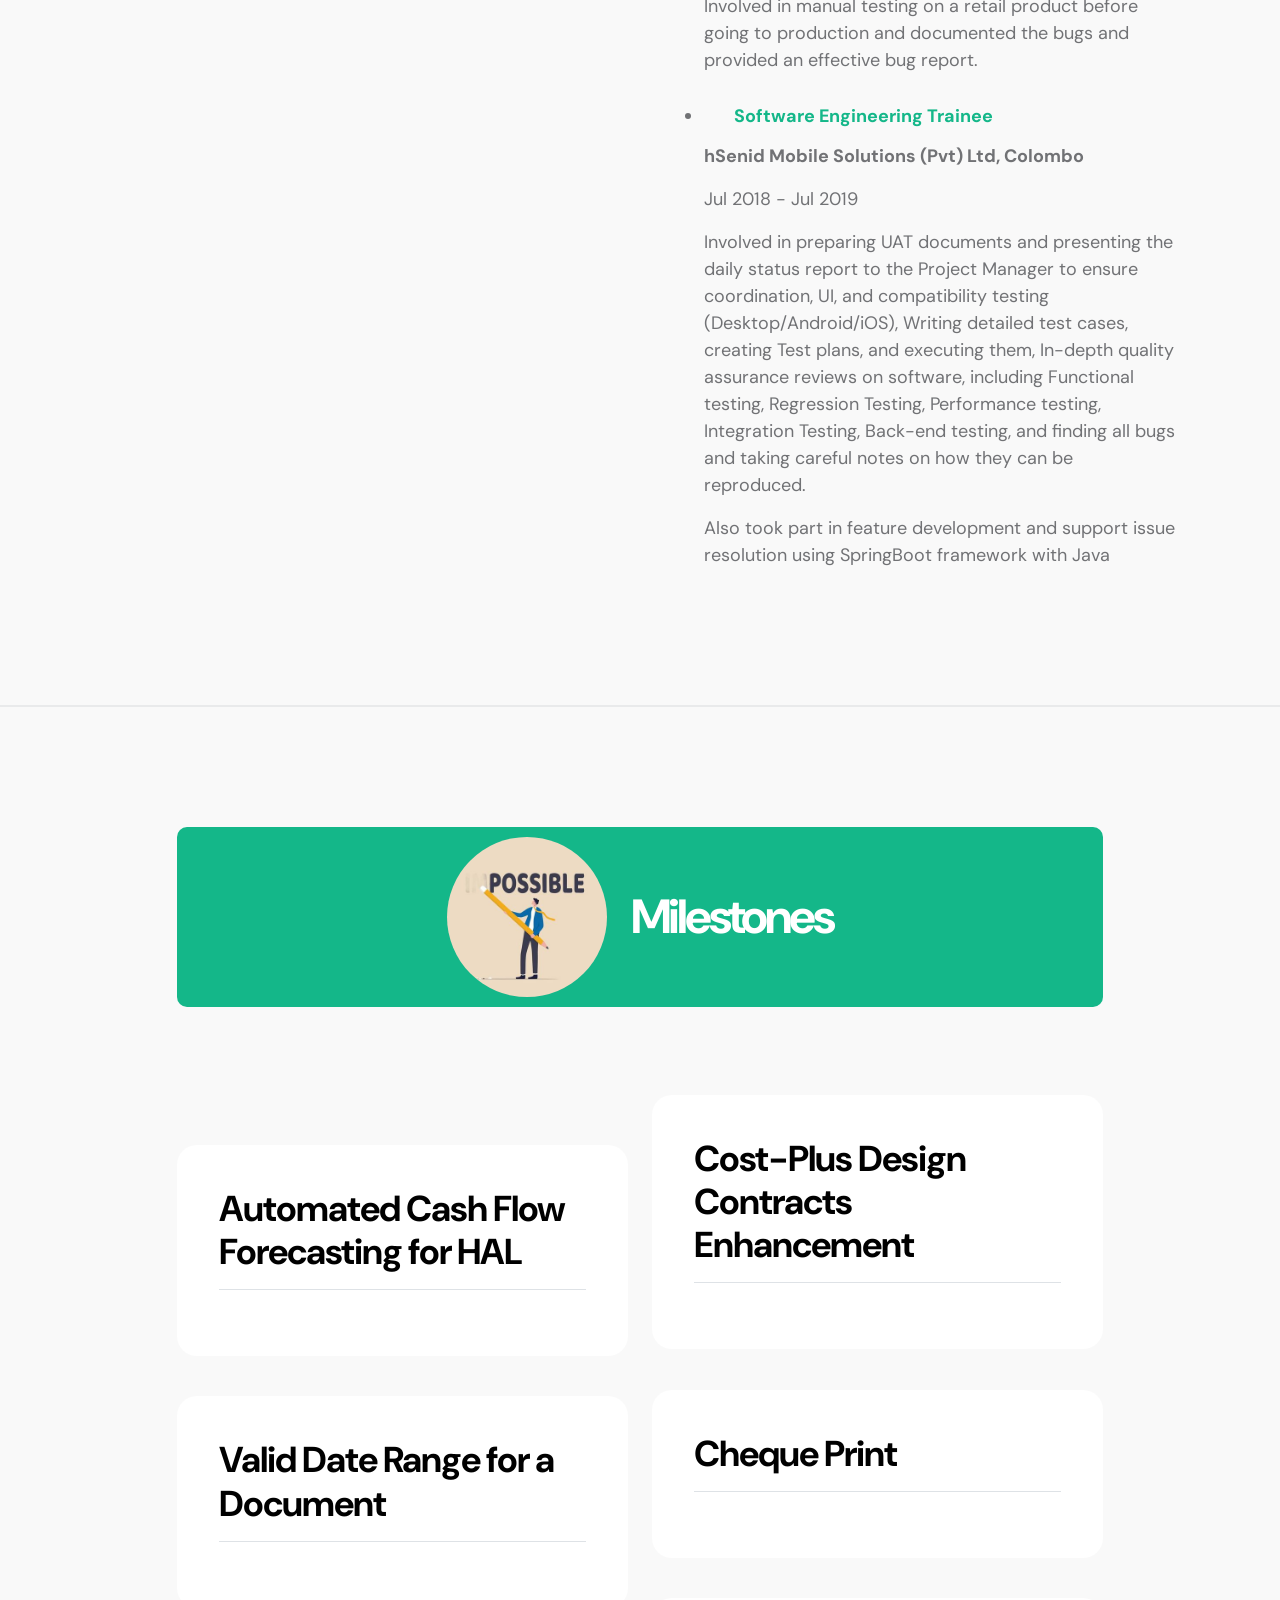
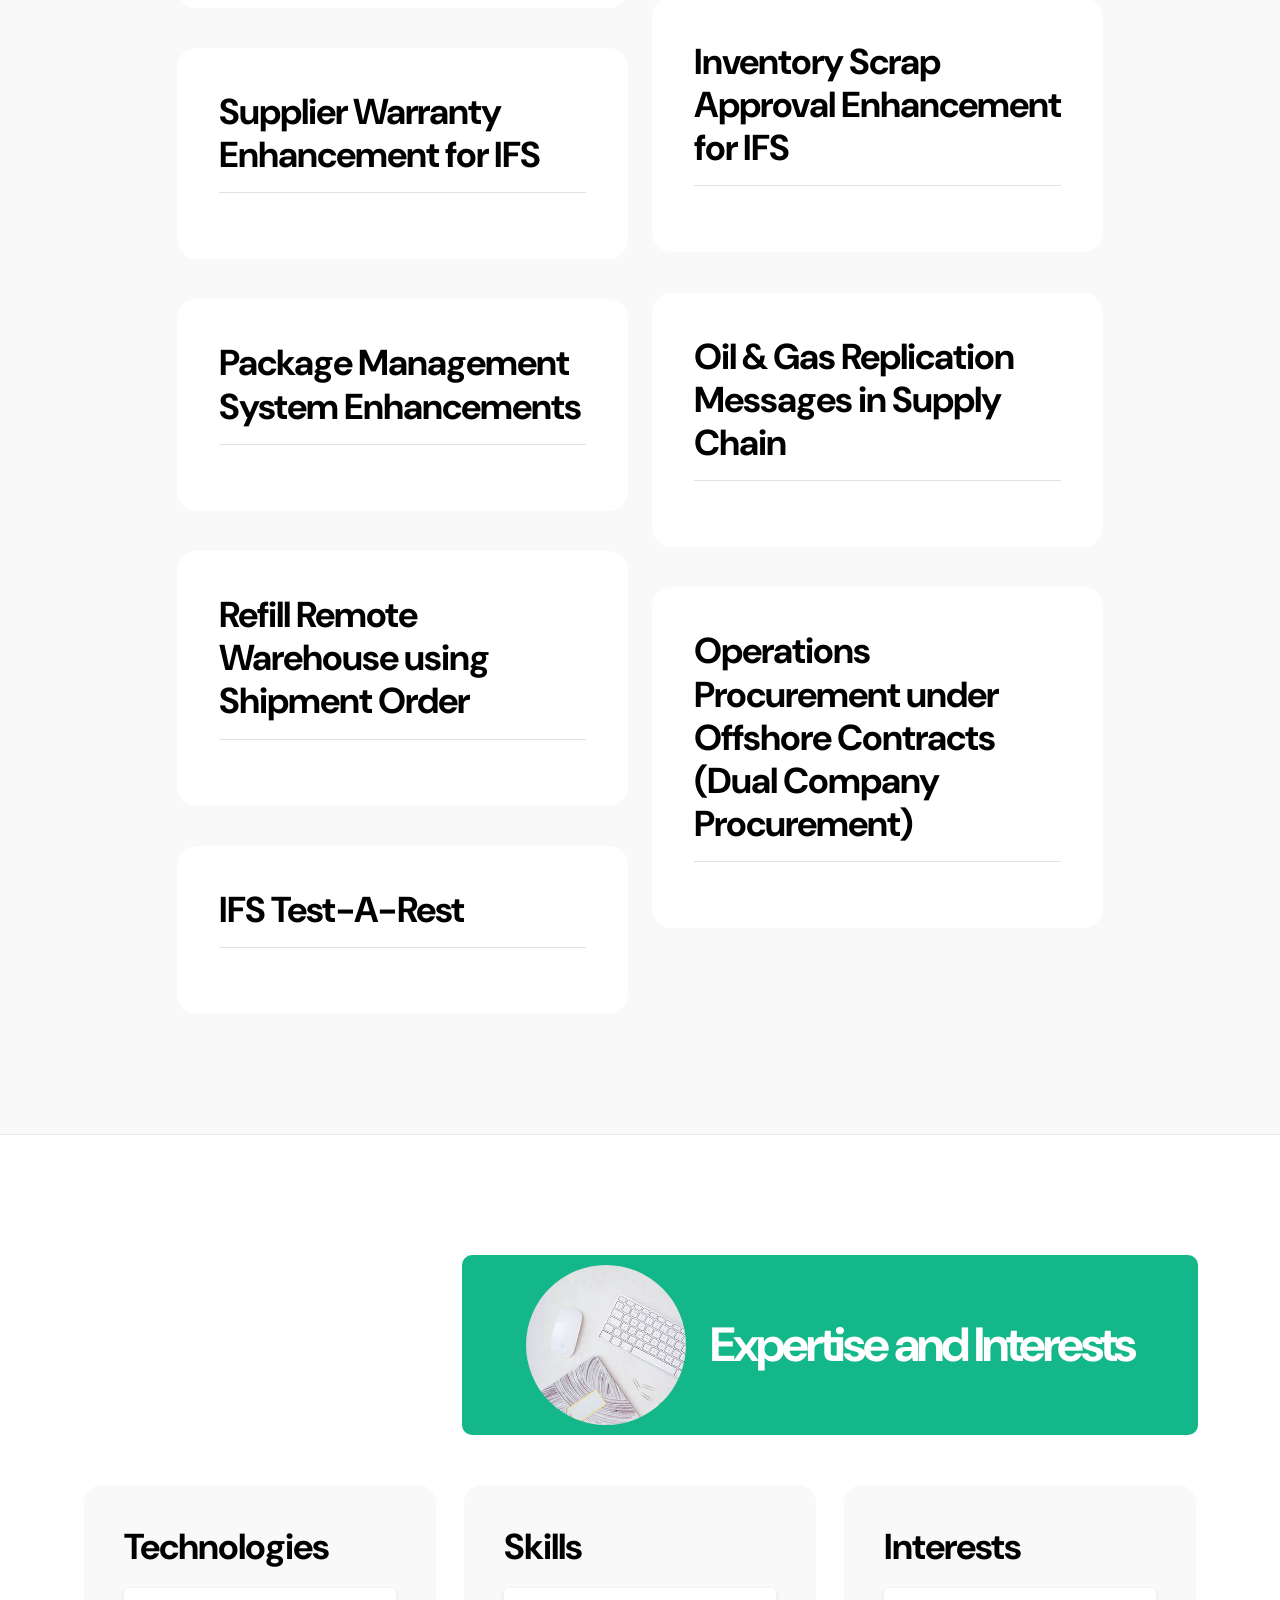
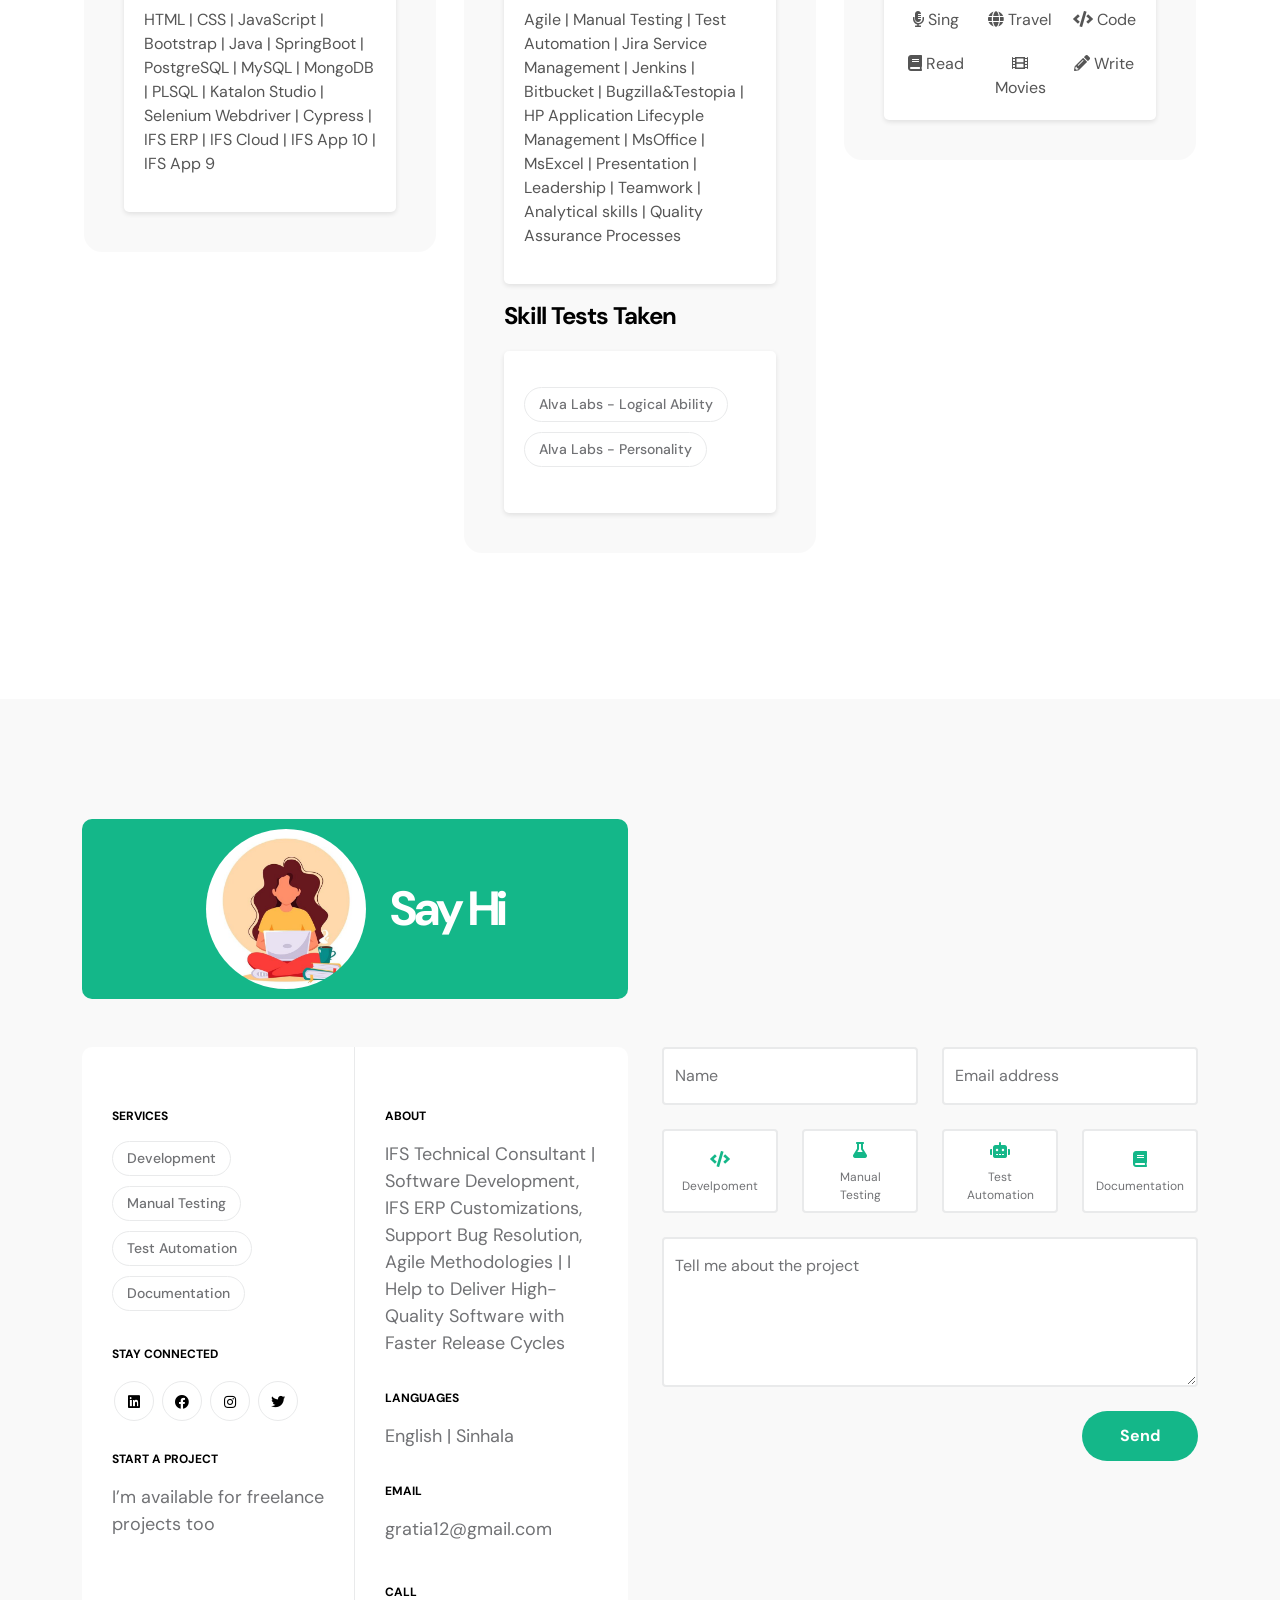
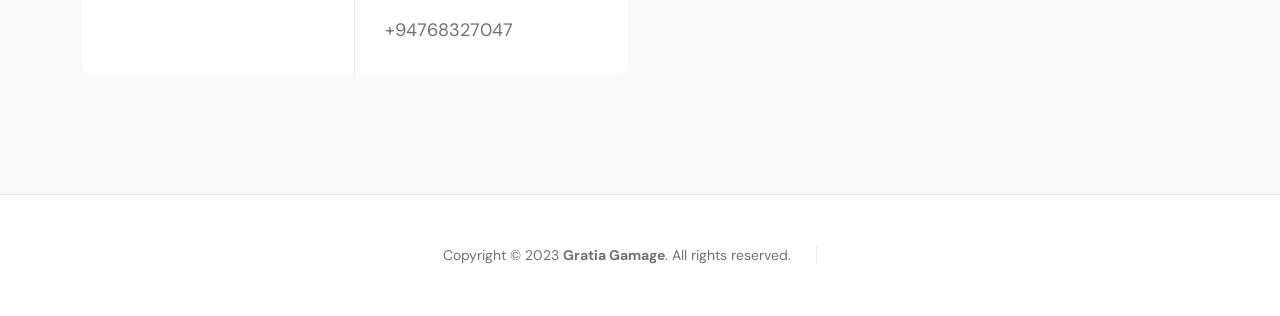
==== commit 325b0388: "Changed the Milestones order" ====
--- a/index.html
+++ b/index.html
@@ -471,33 +471,6 @@
                                 <div class="col-lg-6 col-12">
                                     <div class="services-thumb services-thumb-up">
                                         <div class="d-flex flex-wrap align-items-center border-bottom mb-4 pb-3 toggle-header" style="cursor: pointer;">
-                                            <h3 class="mb-0">Cheque Print</h3>
-                                        </div>
-                                        <div class="container-proj toggle-content" style="display: none;">
-                                            <h4>Purpose</h4>
-                                            <p class="p-proj">
-                                                <strong>Report Type:</strong> Order Report <br>
-                                                <strong>Usage:</strong> Formatted Reports which are typically printed or mailed. Output will be in PDF format. It is possible to create additional Excel layouts (Report Designer only). <br>
-                                                <strong>Tools used:</strong> IFS Report Designer or Crystal Reports
-                                            </p>
-                                    
-                                            <h4>Report Logic</h4>
-                                            <ul class="ul-proj">
-                                                <li class="p-proj">Physical cheque to be printed on pre-printed stationery.</li>
-                                                <li class="p-proj">Verify that the selected Cash Account and Cheque number is in ‘Mixed Payment’ with status = ‘Approved’. If not, do not allow proceeding to print.</li>
-                                                <li class="p-proj">Selected Cash Account and Cheque number should be within the ‘Session Company Code’ as in INPUT Screen.</li>
-                                                <li class="p-proj">Validate that the selected Cash Account and Cheque number is valid in Mixed Payment. If not valid, do not allow proceeding to print.</li>
-                                                <li class="p-proj">Ensure that the selected Cash Account and Cheque number has not already been printed. If printed, do not allow proceeding to print.</li>
-                                                <li class="p-proj">To print the ‘Pay’ in cheque, refer to the Payment Advice ID in Mixed Payment, and retrieve the Favoring Name from Payment Advice → Mode of Payment → Field C_PA_MODE_OF_PAYMENT.Favoring_Name.</li>
-                                            </ul>
-                                    
-                                            <h4>Cheque Layout Example</h4>
-                                            <img src="images/cheque.png" alt="Cheque Print Sample" style="width:100%; max-width:800px; display:block; margin:10px 0;">
-                                        </div>
-                                    </div>
-                                    
-                                    <div class="services-thumb services-thumb-up">
-                                        <div class="d-flex flex-wrap align-items-center border-bottom mb-4 pb-3 toggle-header" style="cursor: pointer;">
                                             <h3 class="mb-0">Cost-Plus Design Contracts Enhancement</h3>
                                         </div>
                                         <div class="container-proj toggle-content" style="display: none;">
@@ -530,6 +503,33 @@
                                             <p class="p-proj">
                                                 This enhancement ensures accurate cost tracking, financial transparency, and improved management of cost-plus design contracts in HAL.
                                             </p>
+                                        </div>
+                                    </div>
+
+                                    <div class="services-thumb services-thumb-up">
+                                        <div class="d-flex flex-wrap align-items-center border-bottom mb-4 pb-3 toggle-header" style="cursor: pointer;">
+                                            <h3 class="mb-0">Cheque Print</h3>
+                                        </div>
+                                        <div class="container-proj toggle-content" style="display: none;">
+                                            <h4>Purpose</h4>
+                                            <p class="p-proj">
+                                                <strong>Report Type:</strong> Order Report <br>
+                                                <strong>Usage:</strong> Formatted Reports which are typically printed or mailed. Output will be in PDF format. It is possible to create additional Excel layouts (Report Designer only). <br>
+                                                <strong>Tools used:</strong> IFS Report Designer or Crystal Reports
+                                            </p>
+                                    
+                                            <h4>Report Logic</h4>
+                                            <ul class="ul-proj">
+                                                <li class="p-proj">Physical cheque to be printed on pre-printed stationery.</li>
+                                                <li class="p-proj">Verify that the selected Cash Account and Cheque number is in ‘Mixed Payment’ with status = ‘Approved’. If not, do not allow proceeding to print.</li>
+                                                <li class="p-proj">Selected Cash Account and Cheque number should be within the ‘Session Company Code’ as in INPUT Screen.</li>
+                                                <li class="p-proj">Validate that the selected Cash Account and Cheque number is valid in Mixed Payment. If not valid, do not allow proceeding to print.</li>
+                                                <li class="p-proj">Ensure that the selected Cash Account and Cheque number has not already been printed. If printed, do not allow proceeding to print.</li>
+                                                <li class="p-proj">To print the ‘Pay’ in cheque, refer to the Payment Advice ID in Mixed Payment, and retrieve the Favoring Name from Payment Advice → Mode of Payment → Field C_PA_MODE_OF_PAYMENT.Favoring_Name.</li>
+                                            </ul>
+                                    
+                                            <h4>Cheque Layout Example</h4>
+                                            <img src="images/cheque.png" alt="Cheque Print Sample" style="width:100%; max-width:800px; display:block; margin:10px 0;">
                                         </div>
                                     </div>
                                     
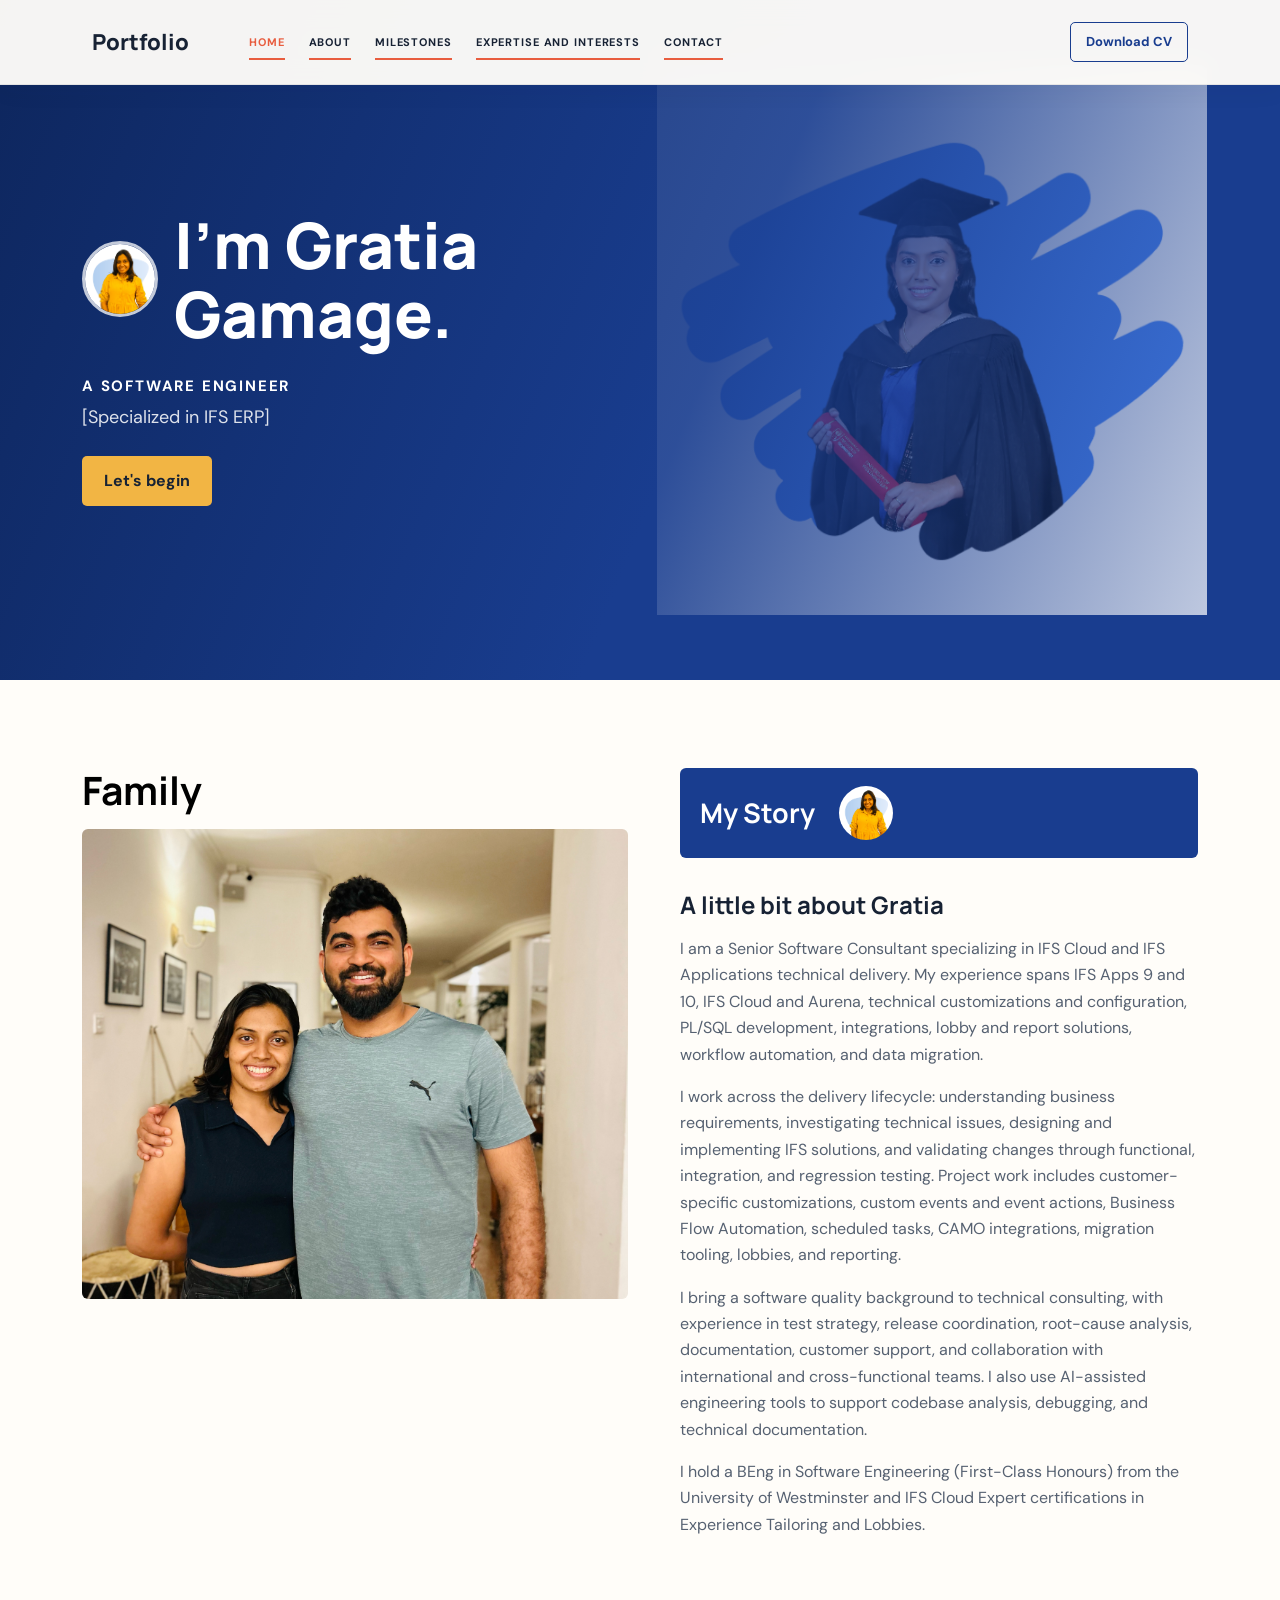
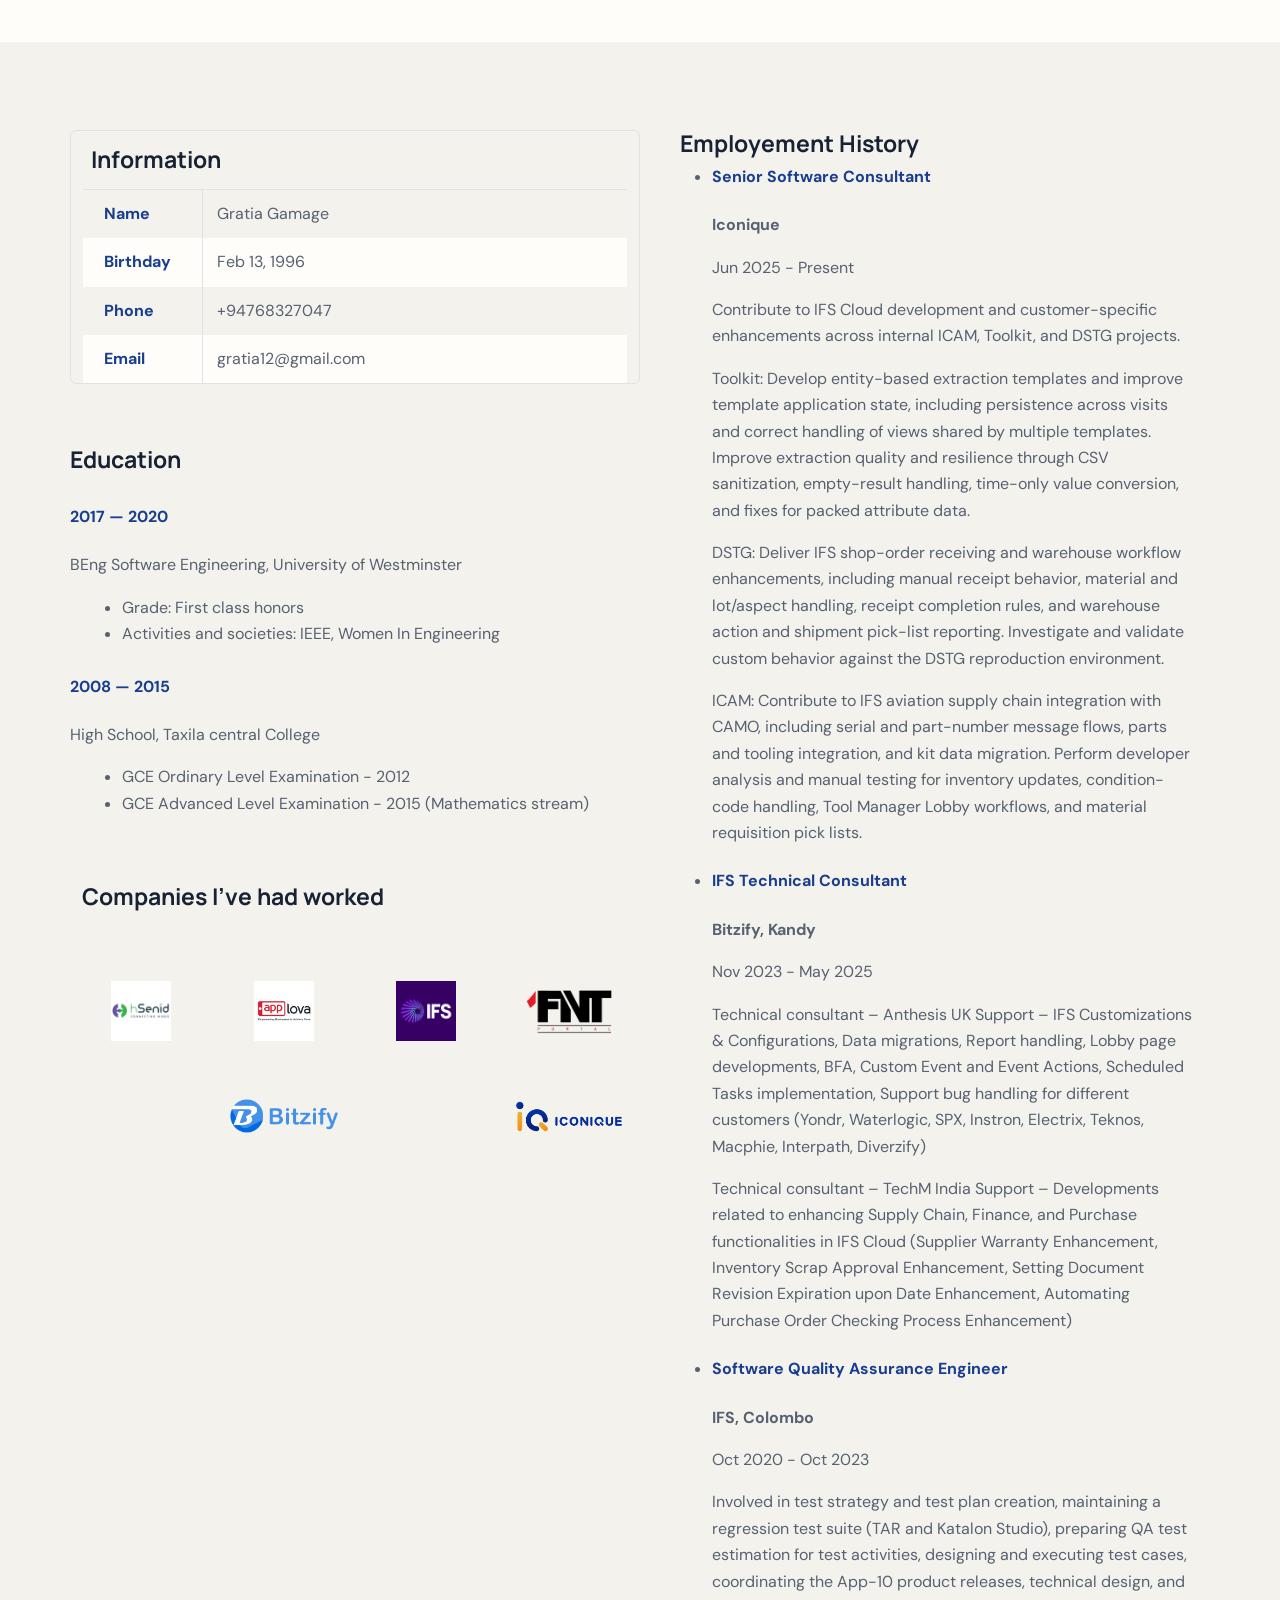
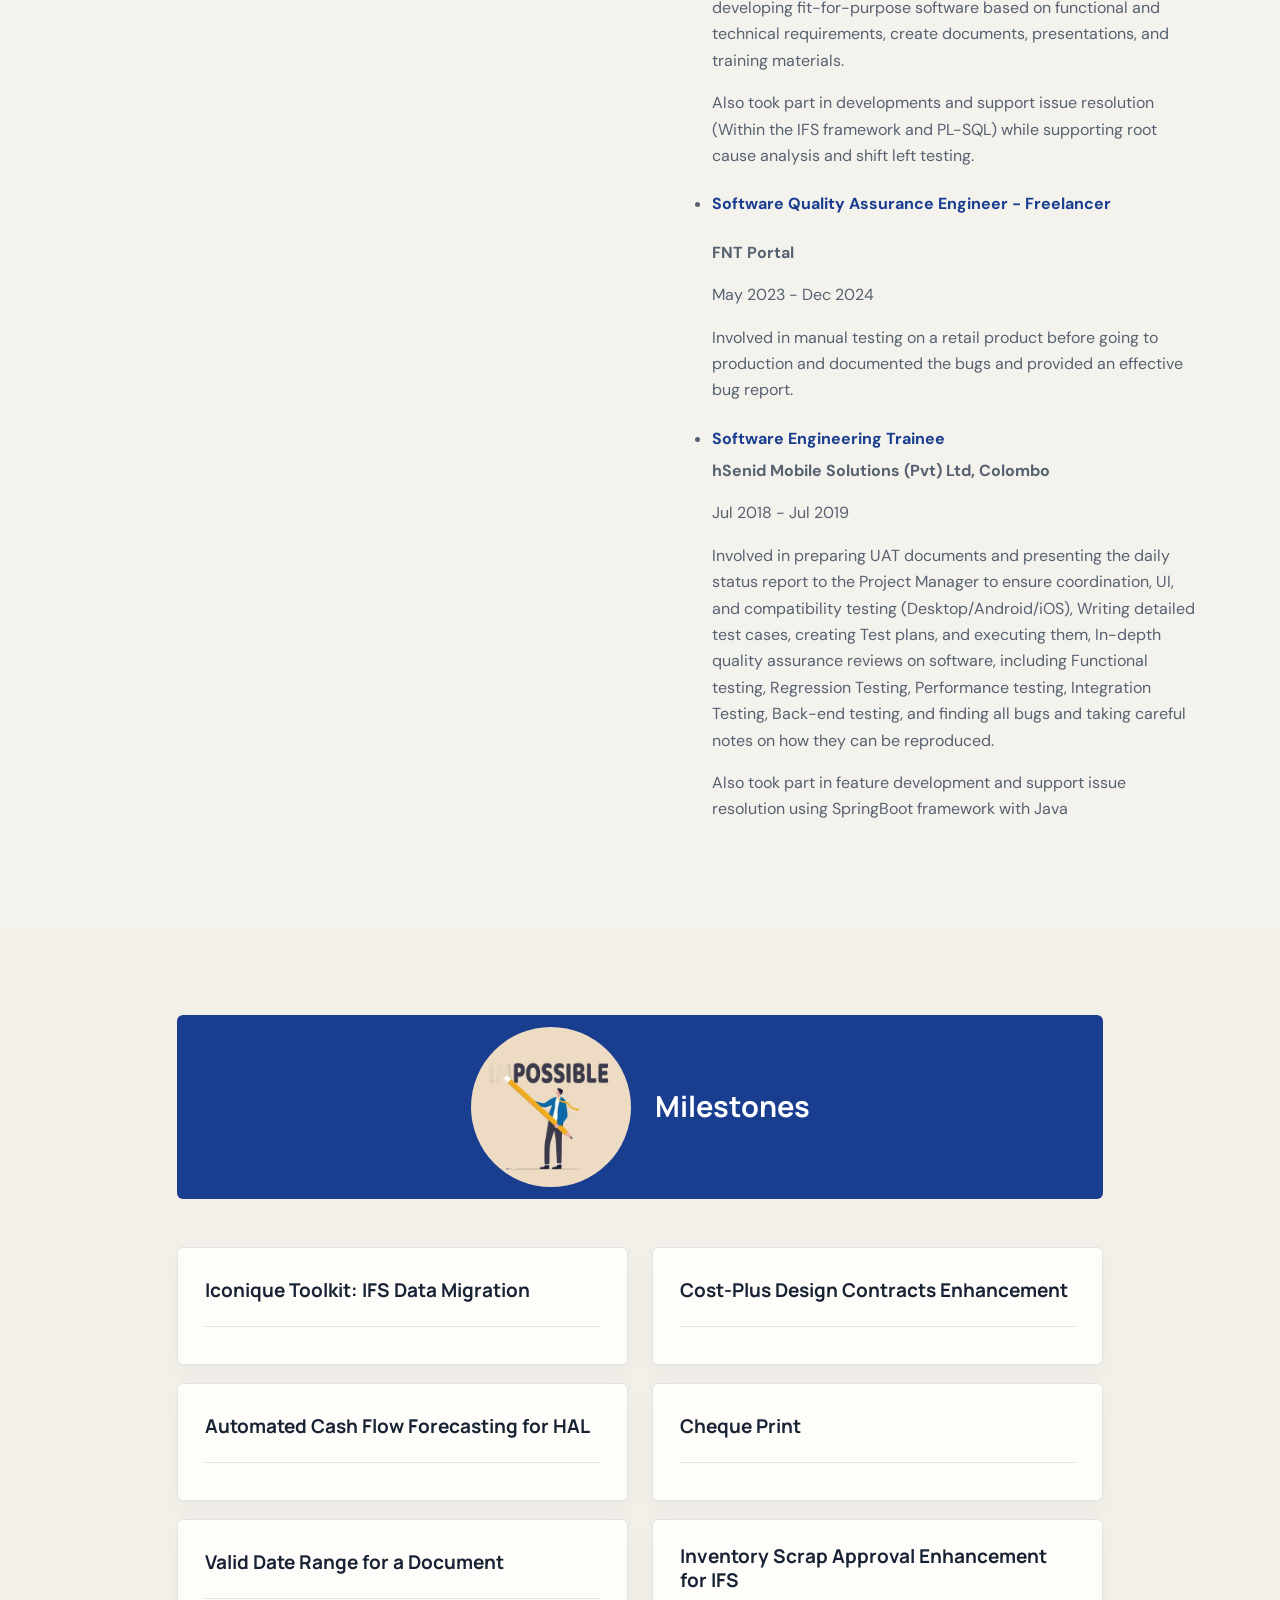
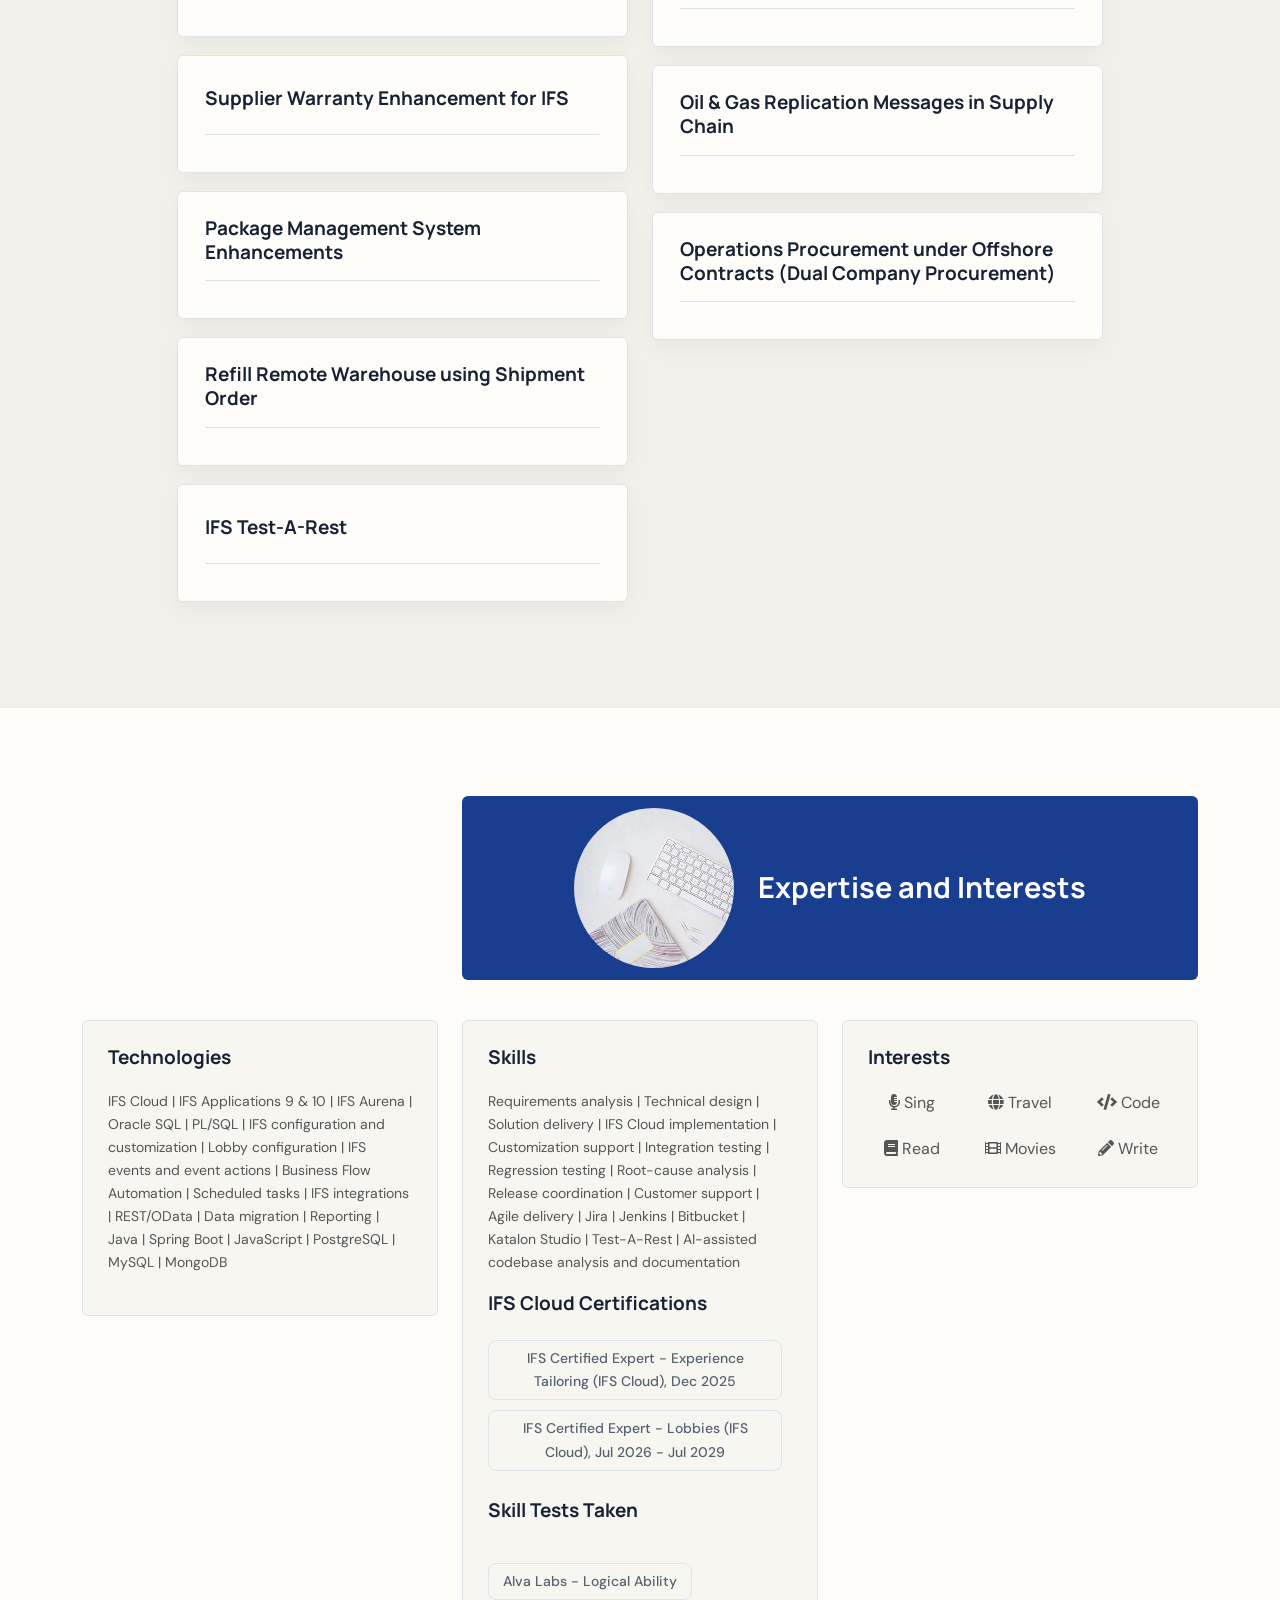
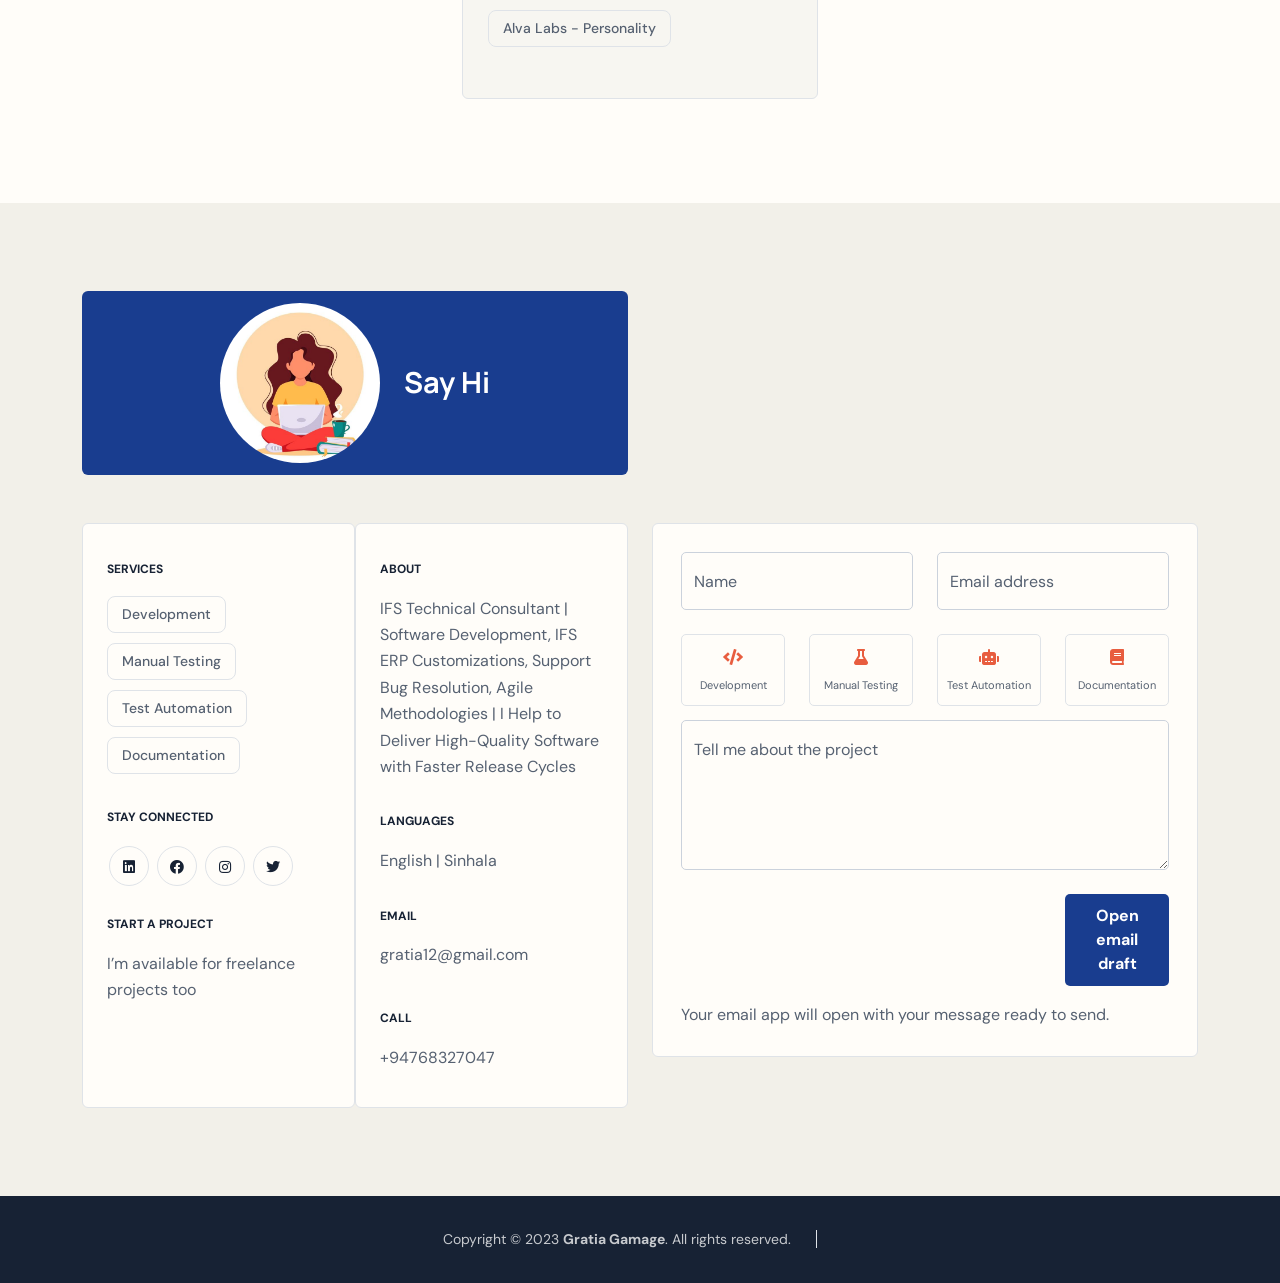
==== commit 0727a5e1: "Refresh portfolio and add Iconique work" ====
--- a/index.html
+++ b/index.html
@@ -11,6 +11,8 @@
 
         <!-- CSS FILES -->
         <link rel="preconnect" href="https://fonts.googleapis.com">
+        <link rel="preconnect" href="https://fonts.gstatic.com" crossorigin>
+        <link href="https://fonts.googleapis.com/css2?family=DM+Sans:wght@400;500;600;700&family=Manrope:wght@400;500;600;700;800&display=swap" rel="stylesheet">
 
         <link rel="stylesheet" href="https://cdnjs.cloudflare.com/ajax/libs/font-awesome/5.15.3/css/all.min.css">
     
@@ -27,6 +29,7 @@
         <link href="css/templatemo-first-portfolio-style.css" rel="stylesheet">
 
         <link href="css/smooth-transition.css" rel="stylesheet">
+        <link href="css/portfolio-refresh.css" rel="stylesheet">
         
     </head>
     
@@ -49,7 +52,7 @@
 
                 <div class="d-flex align-items-center d-lg-none">
                     <i class="fas fa-file-alt navbar-icon me-3"></i>
-                        <a class="custom-btn btn" href="cv/Gratia Gamage.pdf">
+                        <a class="custom-btn btn" href="cv/Gratia%20Gamage%20-%20CV.pdf">
                             Download CV
                         </a>
                 </div>
@@ -79,7 +82,7 @@
 
                     <div class="d-lg-flex align-items-center d-none ms-auto">
                         <i class="fas fa-file-alt navbar-icon me-3"></i>
-                        <a class="custom-btn btn" href="cv/Gratia Gamage.pdf">
+                        <a class="custom-btn btn" href="cv/Gratia%20Gamage%20-%20CV.pdf">
                             Download CV
                         </a>
                     </div>
@@ -140,13 +143,13 @@
 
                                 <h3 class="pt-2 mb-3">A little bit about Gratia</h3>
 
-                                <p>I am an IFS Technical Consultant specializing in customization development, configurations, data migrations, and automation within IFS Applications. I have experience working with IFS App9, App10, and IFS Aurena, supporting global clients such as Tech Mahindra (HAL Customer India) and Anthesis (UK).</p>
-
-                                <p>I graduated from the University of Westminster with a BEng in Software Engineering (First-Class Honors) in 2020. My expertise includes enterprise solution design, application development, business flow automation, and customer support. I have a strong background in Oracle SQL, PL/SQL, and IFS configurations, along with hands-on experience in customization, report handling, and technical troubleshooting. </p>
-
-                                <p>My excellent interpersonal and communication skills, coupled with proficiency in the complete software development life cycle, make me an asset in Agile development environments and cross-functional teams.</p>
-
-                                <p>I am passionate about problem-solving and continuous learning, always striving to enhance ERP functionalities and optimize business processes through innovative solutions.</p>
+                                <p>I am a Senior Software Consultant specializing in IFS Cloud and IFS Applications technical delivery. My experience spans IFS Apps 9 and 10, IFS Cloud and Aurena, technical customizations and configuration, PL/SQL development, integrations, lobby and report solutions, workflow automation, and data migration.</p>
+
+                                <p>I work across the delivery lifecycle: understanding business requirements, investigating technical issues, designing and implementing IFS solutions, and validating changes through functional, integration, and regression testing. Project work includes customer-specific customizations, custom events and event actions, Business Flow Automation, scheduled tasks, CAMO integrations, migration tooling, lobbies, and reporting.</p>
+
+                                <p>I bring a software quality background to technical consulting, with experience in test strategy, release coordination, root-cause analysis, documentation, customer support, and collaboration with international and cross-functional teams. I also use AI-assisted engineering tools to support codebase analysis, debugging, and technical documentation.</p>
+
+                                <p>I hold a BEng in Software Engineering (First-Class Honours) from the University of Westminster and IFS Cloud Expert certifications in Experience Tailoring and Lobbies.</p>
                             </div>
                         </div>
 
@@ -227,6 +230,9 @@
                                             <div class="col-lg-3 col-md-6 col-sm-12 ms-auto clients-item-height">
                                                 <img src="images/clients/Bitzify logo.png" class="clients-image img-fluid" alt="">
                                             </div>
+                                            <div class="col-lg-3 col-md-6 col-sm-12 ms-auto clients-item-height">
+                                                <img src="images/clients/iconique.png" class="clients-image img-fluid" alt="Iconique">
+                                            </div>
                             </div>
                         </div>
                         <div class="col-lg-6 col-12 mt-5 mt-lg-0">
@@ -238,9 +244,22 @@
                                             <li>
                                                 <div class="experience">
                                                     <span>
+                                                        <p class="profile-small-title-1">Senior Software Consultant</p>
+                                                        <p style="font-weight: bold;">Iconique</p>
+                                                        <p>Jun 2025 - Present</p>
+                                                        <p>Contribute to IFS Cloud development and customer-specific enhancements across internal ICAM, Toolkit, and DSTG projects.</p>
+                                                        <p>Toolkit: Develop entity-based extraction templates and improve template application state, including persistence across visits and correct handling of views shared by multiple templates. Improve extraction quality and resilience through CSV sanitization, empty-result handling, time-only value conversion, and fixes for packed attribute data.</p>
+                                                        <p>DSTG: Deliver IFS shop-order receiving and warehouse workflow enhancements, including manual receipt behavior, material and lot/aspect handling, receipt completion rules, and warehouse action and shipment pick-list reporting. Investigate and validate custom behavior against the DSTG reproduction environment.</p>
+                                                        <p>ICAM: Contribute to IFS aviation supply chain integration with CAMO, including serial and part-number message flows, parts and tooling integration, and kit data migration. Perform developer analysis and manual testing for inventory updates, condition-code handling, Tool Manager Lobby workflows, and material requisition pick lists.</p>
+                                                    </span>
+                                                </div>
+                                            </li>
+                                            <li>
+                                                <div class="experience">
+                                                    <span>
                                                         <p class="profile-small-title-1">IFS Technical Consultant</p> 
                                                         <p style="font-weight: bold;">Bitzify, Kandy</p>
-                                                        <p>Nov 2023 - Present</p>
+                                                        <p>Nov 2023 - May 2025</p>
                                                         <p>Technical consultant – Anthesis UK Support – IFS Customizations & Configurations, Data migrations, Report handling, Lobby page developments, BFA, Custom Event and Event Actions, Scheduled Tasks implementation, Support bug handling for different customers (Yondr, Waterlogic, SPX, Instron, Electrix, Teknos, Macphie, Interpath, Diverzify) </p>
                                                         <p>Technical consultant – TechM India Support – Developments related to enhancing Supply Chain, Finance, and Purchase functionalities in IFS Cloud (Supplier Warranty Enhancement, Inventory Scrap Approval Enhancement, Setting Document Revision Expiration upon Date Enhancement, Automating Purchase Order Checking Process Enhancement) </p>
                                                     </span>
@@ -302,6 +321,25 @@
                                 <div class="col-lg-6 col-12">
                                     <div class="services-thumb">
                                         <div class="d-flex flex-wrap align-items-center border-bottom mb-4 pb-3 toggle-header" style="cursor: pointer;">
+                                            <h3 class="mb-0">Iconique Toolkit: IFS Data Migration</h3>
+                                        </div>
+                                        <div class="container-proj toggle-content" style="display: none;">
+                                            <h4>Overview</h4>
+                                            <p class="p-proj">Contributed to an IFS Cloud toolkit that supports data migration between IFS environments, spanning data extraction, migration setup, and ingestion.</p>
+
+                                            <h4>Contributions</h4>
+                                            <ul class="ul-proj">
+                                                <li class="p-proj"><strong>Reusable migration templates:</strong> Added built-in entity view templates and improved how applied templates and shared views are tracked across visits and template changes.</li>
+                                                <li class="p-proj"><strong>Reliable extraction:</strong> Improved CSV extraction and handling of empty results, time-only values, and source data formats to support more dependable migration runs.</li>
+                                                <li class="p-proj"><strong>Migration validation:</strong> Contributed tooling and verification guidance to check entity dependencies and support end-to-end migration testing.</li>
+                                            </ul>
+
+                                            <p class="p-proj"><strong>Focus areas:</strong> IFS Cloud, data migration, entity templates, extraction, ingestion, integrations, and end-to-end testing.</p>
+                                        </div>
+                                    </div>
+
+                                    <div class="services-thumb">
+                                        <div class="d-flex flex-wrap align-items-center border-bottom mb-4 pb-3 toggle-header" style="cursor: pointer;">
                                             <h3 class="mb-0">Automated Cash Flow Forecasting for HAL</h3>
                                         </div>
                                         <div class="container-proj toggle-content" style="display: none;">
@@ -670,7 +708,7 @@
                                 </div>
                                 <div class="container-proj">
                                     <p class="p-proj">
-                                        HTML | CSS | JavaScript | Bootstrap | Java | SpringBoot | PostgreSQL | MySQL | MongoDB | PLSQL | Katalon Studio | Selenium Webdriver | Cypress | IFS ERP | IFS Cloud | IFS App 10 | IFS App 9
+                                        IFS Cloud | IFS Applications 9 & 10 | IFS Aurena | Oracle SQL | PL/SQL | IFS configuration and customization | Lobby configuration | IFS events and event actions | Business Flow Automation | Scheduled tasks | IFS integrations | REST/OData | Data migration | Reporting | Java | Spring Boot | JavaScript | PostgreSQL | MySQL | MongoDB
                                     </p>
                                 </div>
                             </div>
@@ -683,8 +721,17 @@
                                 </div>
                                 <div class="container-proj">
                                     <p class="p-proj">
-                                        Agile | Manual Testing | Test Automation | Jira Service Management | Jenkins | Bitbucket | Bugzilla&Testopia | HP Application Lifecyple Management | MsOffice | MsExcel | Presentation | Leadership | Teamwork | Analytical skills | Quality Assurance Processes
+                                        Requirements analysis | Technical design | Solution delivery | IFS Cloud implementation | Customization support | Integration testing | Regression testing | Root-cause analysis | Release coordination | Customer support | Agile delivery | Jira | Jenkins | Bitbucket | Katalon Studio | Test-A-Rest | AI-assisted codebase analysis and documentation
                                     </p>
+                                </div>
+                                <div class="projects-info">
+                                    <h5 class="projects-title mt-3">IFS Cloud Certifications</h5>
+                                </div>
+                                <div class="container-proj mt-3">
+                                    <ul class="footer-menu">
+                                        <li class="footer-menu-item"><a class="footer-menu-link" href="https://www.credly.com/badges/4d5deeff-099c-4b8b-9af2-548bf73d7ee0/linked_in_profile" target="_blank" rel="noopener noreferrer">IFS Certified Expert - Experience Tailoring (IFS Cloud), Dec 2025</a></li>
+                                        <li class="footer-menu-item"><a class="footer-menu-link" href="https://www.credly.com/badges/1d5e24a6-75ea-482c-9c4c-12c68d4f9815/linked_in_profile" target="_blank" rel="noopener noreferrer">IFS Certified Expert - Lobbies (IFS Cloud), Jul 2026 - Jul 2029</a></li>
+                                    </ul>
                                 </div>
                                 <div class="projects-info">
                                     <h5 class="projects-title mt-3">Skill Tests Taken</h5>
@@ -821,31 +868,31 @@
                             </div>
 
                             <div class="col-lg-6 col-12 mt-5 mt-lg-0">
-                                <form action="#" method="get" class="custom-form contact-form" role="form">
+                                <form id="contact-form" action="mailto:gratia12@gmail.com" method="post" enctype="text/plain" class="custom-form contact-form" role="form">
                                     <div class="row">
                                         <div class="col-lg-6 col-md-6 col-12">
                                             <div class="form-floating">
                                                 <input type="text" name="name" id="name" class="form-control" placeholder="Name" required="">
                                                 
-                                                <label for="floatingInput">Name</label>
+                                                <label for="name">Name</label>
                                             </div>
                                         </div>
 
                                         <div class="col-lg-6 col-md-6 col-12"> 
                                             <div class="form-floating">
-                                                <input type="email" name="email" id="email" pattern="[^ @]*@[^ @]*" class="form-control" placeholder="Email address" required="">
+                                                <input type="email" name="email" id="email" class="form-control" placeholder="Email address" required>
                                                 
-                                                <label for="floatingInput">Email address</label>
+                                                <label for="email">Email address</label>
                                             </div>
                                         </div>
 
                                         <div class="col-lg-3 col-md-6 col-6">
                                             <div class="form-check form-check-inline">
-                                                <input name="website" type="checkbox" class="form-check-input" id="inlineCheckbox1" value="1">
-
-                                                <label class="form-check-label" for="inlineCheckbox3">
+                                                <input name="topic" type="checkbox" class="form-check-input" id="topic-development" value="Development">
+
+                                                <label class="form-check-label" for="topic-development">
                                                     <i class="fas fa-code form-check-icon"></i>
-                                                    <span class="form-check-label-text">Develpoment</span>
+                                                    <span class="form-check-label-text">Development</span>
                                                 
                                                 </label>
                                           </div>
@@ -853,9 +900,9 @@
 
                                         <div class="col-lg-3 col-md-6 col-6">
                                             <div class="form-check form-check-inline">
-                                                <input name="branding" type="checkbox" class="form-check-input" id="inlineCheckbox2" value="1">
-
-                                                <label class="form-check-label" for="inlineCheckbox3">
+                                                <input name="topic" type="checkbox" class="form-check-input" id="topic-manual-testing" value="Manual Testing">
+
+                                                <label class="form-check-label" for="topic-manual-testing">
                                                     <i class="fas fa-flask form-check-icon"></i>
                                                     <span class="form-check-label-text">Manual Testing</span>
                                                 
@@ -865,9 +912,9 @@
 
                                         <div class="col-lg-3 col-md-6 col-6">
                                             <div class="form-check form-check-inline">
-                                                <input name="ecommerce" type="checkbox" class="form-check-input" id="inlineCheckbox3" value="1">
-
-                                                <label class="form-check-label" for="inlineCheckbox3">
+                                                <input name="topic" type="checkbox" class="form-check-input" id="topic-test-automation" value="Test Automation">
+
+                                                <label class="form-check-label" for="topic-test-automation">
                                                     <i class="fas fa-robot form-check-icon"></i>
                                                     <span class="form-check-label-text">Test Automation</span>
                                                 
@@ -877,9 +924,9 @@
 
                                         <div class="col-lg-3 col-md-6 col-6">
                                             <div class="form-check form-check-inline me-0">
-                                                <input name="seo" type="checkbox" class="form-check-input" id="inlineCheckbox4" value="1">
-
-                                                <label class="form-check-label" for="inlineCheckbox3">
+                                                <input name="topic" type="checkbox" class="form-check-input" id="topic-documentation" value="Documentation">
+
+                                                <label class="form-check-label" for="topic-documentation">
                                                     <i class="fas fa-book form-check-icon"></i>
                                                     <span class="form-check-label-text">Documentation</span>
                                                 
@@ -889,17 +936,18 @@
 
                                         <div class="col-lg-12 col-12">
                                             <div class="form-floating">
-                                                <textarea class="form-control" id="message" name="message" placeholder="Tell me about the project"></textarea>
+                                                <textarea class="form-control" id="message" name="message" placeholder="Tell me about the project" required></textarea>
                                                 
-                                                <label for="floatingTextarea">Tell me about the project</label>
+                                                <label for="message">Tell me about the project</label>
                                             </div>
                                         </div>
 
                                         <div class="col-lg-3 col-12 ms-auto">
-                                            <button type="submit" class="form-control">Send</button>
-                                        </div>
-
-                                    </div>
+                                            <button type="submit" class="form-control">Open email draft</button>
+                                        </div>
+
+                                    </div>
+                                    <p class="mt-3 mb-0" id="contact-form-status" role="status" aria-live="polite">Your email app will open with your message ready to send.</p>
                                 </form>
                             </div>
 
--- a/css/portfolio-refresh.css
+++ b/css/portfolio-refresh.css
@@ -0,0 +1,572 @@
+:root {
+  --white-color: #fffdf9;
+  --primary-color: #193d8f;
+  --secondary-color: #e85d3f;
+  --section-bg-color: #f4f2ec;
+  --dark-color: #172234;
+  --p-color: #566171;
+  --border-color: #dfe3e8;
+  --featured-border-color: #cad2de;
+  --body-font-family: 'DM Sans', sans-serif;
+  --h1-font-size: 58px;
+  --h2-font-size: 39px;
+  --h3-font-size: 24px;
+  --h4-font-size: 23px;
+  --h5-font-size: 19px;
+  --p-font-size: 16px;
+  --menu-font-size: 12px;
+  --border-radius-large: 999px;
+  --border-radius-medium: 8px;
+  --border-radius-small: 5px;
+}
+
+html {
+  scroll-behavior: smooth;
+  scroll-padding-top: 86px;
+}
+
+body {
+  color: var(--dark-color);
+  background: var(--white-color);
+  font-family: var(--body-font-family);
+  line-height: 1.65;
+}
+
+h1,
+h2,
+h3,
+h4,
+h5,
+h6,
+.navbar-brand {
+  color: var(--dark-color);
+  font-family: 'Manrope', sans-serif;
+  letter-spacing: 0;
+}
+
+h1 { font-size: var(--h1-font-size); line-height: 1.08; }
+h2 { font-size: var(--h2-font-size); line-height: 1.15; }
+h3 { font-size: var(--h3-font-size); line-height: 1.25; }
+p, ul li { color: var(--p-color); }
+
+.section-padding {
+  padding-top: 88px;
+  padding-bottom: 88px;
+}
+
+.navbar {
+  position: fixed;
+  top: 0;
+  padding: 10px 0;
+  background: rgba(255, 253, 249, .96);
+  border-bottom: 1px solid rgba(23, 34, 52, .08);
+  backdrop-filter: blur(14px);
+  box-shadow: 0 4px 24px rgba(23, 34, 52, .06);
+}
+
+.navbar .container {
+  padding: 8px 22px;
+}
+
+.navbar-brand,
+.navbar-brand:hover,
+.is-sticky .navbar-brand,
+.is-sticky .navbar-brand:hover {
+  color: var(--dark-color);
+  font-size: 22px;
+  font-weight: 800;
+}
+
+.navbar-expand-lg .navbar-nav .nav-link {
+  margin: 0 12px;
+}
+
+.navbar-nav .nav-link,
+.is-sticky .navbar-nav .nav-link {
+  color: var(--dark-color);
+  font-size: 11px;
+  font-weight: 700;
+  letter-spacing: .08em;
+}
+
+.navbar-nav .nav-link.active,
+.navbar-nav .nav-link:hover {
+  color: var(--secondary-color);
+}
+
+.navbar-nav .nav-link::after {
+  height: 2px;
+  background: var(--secondary-color);
+}
+
+.navbar .custom-btn,
+.is-sticky .navbar .custom-btn {
+  border: 1px solid var(--primary-color);
+  border-radius: 5px;
+  padding: 9px 15px;
+  color: var(--primary-color);
+  font-size: 13px;
+  background: transparent;
+}
+
+.navbar .custom-btn:hover,
+.is-sticky .navbar .custom-btn:hover {
+  color: #fff;
+  background: var(--primary-color);
+}
+
+.navbar-icon,
+.is-sticky .navbar-icon {
+  display: none;
+}
+
+.navbar-toggler .navbar-toggler-icon,
+.navbar-toggler .navbar-toggler-icon::before,
+.navbar-toggler .navbar-toggler-icon::after {
+  background-color: var(--dark-color);
+}
+
+.hero {
+  min-height: 680px;
+  height: auto;
+  padding: 160px 0 100px;
+  overflow: hidden;
+  background-color: #193d8f;
+  background-image: linear-gradient(112deg, rgba(13, 37, 91, .96) 0%, rgba(25, 61, 143, .91) 55%, rgba(25, 61, 143, .18) 100%), url('../images/profile-pic (1).png');
+  background-repeat: no-repeat;
+  background-position: center, right 10% center;
+  background-size: cover, min(43vw, 600px) auto;
+}
+
+.hero .container,
+.hero .row {
+  position: relative;
+  z-index: 3;
+}
+
+.hero-text {
+  top: 0;
+  max-width: 680px;
+}
+
+.hero-title-wrap {
+  margin-bottom: 26px !important;
+}
+
+.hero-title-wrap .avatar-image {
+  width: 76px;
+  height: 76px;
+  border: 3px solid rgba(255, 255, 255, .75);
+}
+
+.hero-title,
+.hero h2 {
+  display: block;
+  padding: 0;
+  color: #fff;
+  background: transparent;
+  border-radius: 0;
+  box-shadow: none;
+  font-size: clamp(40px, 5vw, 66px);
+  font-weight: 800;
+}
+
+.hero-text > p[style] {
+  color: rgba(255, 255, 255, .86) !important;
+  font-size: 18px;
+}
+
+.hero-text > p[style*="bold"] {
+  color: #fff !important;
+  font-size: 15px;
+  letter-spacing: .12em;
+  text-transform: uppercase;
+}
+
+.hero .custom-link {
+  display: inline-flex;
+  align-items: center;
+  min-height: 48px;
+  padding: 12px 21px;
+  color: var(--dark-color);
+  background: #f2b544;
+  border-radius: 5px;
+}
+
+.hero .custom-link:hover {
+  color: var(--dark-color);
+  background: #ffc95f;
+}
+
+.hero-image-wrap,
+.hero svg {
+  display: none;
+}
+
+.about {
+  background: var(--white-color);
+}
+
+.about-image {
+  width: 100%;
+  max-height: 470px;
+  border-radius: 6px;
+  object-fit: cover;
+}
+
+.about-thumb {
+  padding: 0 0 0 28px;
+}
+
+.about-thumb > .section-title-wrap {
+  justify-content: flex-start !important;
+  padding: 18px 20px;
+  background: var(--primary-color);
+  border-radius: 6px;
+}
+
+.about-thumb > .section-title-wrap h2 {
+  font-size: 27px;
+}
+
+.about-thumb > .section-title-wrap .avatar-image {
+  width: 54px;
+  height: 54px;
+}
+
+.about-thumb > p,
+.about-thumb > h3 {
+  max-width: 66ch;
+}
+
+.featured {
+  background: var(--section-bg-color);
+}
+
+.profile-thumb,
+.education-section,
+.about-thumb {
+  border-radius: 6px;
+}
+
+.education-section {
+  padding: 22px 0;
+  background: transparent;
+  box-shadow: none;
+}
+
+.profile-title,
+.profile-body p {
+  padding-left: 8px;
+  padding-right: 8px;
+}
+
+.profile-small-title {
+  min-width: 112px;
+  padding: 11px 13px;
+  color: var(--primary-color);
+}
+
+.profile-small-title-1,
+.year {
+  padding: 6px 0;
+  color: var(--primary-color);
+}
+
+.clients-item-height {
+  display: flex;
+  height: 105px;
+  align-items: center;
+  justify-content: center;
+  padding: 10px;
+}
+
+.clients-image {
+  max-width: 112px;
+  max-height: 60px;
+  object-fit: contain;
+  transition: transform .2s ease, opacity .2s ease;
+}
+
+.clients-image:hover {
+  transform: translateY(-3px);
+}
+
+.services,
+.featured {
+  border: 0;
+}
+
+.services {
+  background: #f2f0e9;
+}
+
+.section-title-wrap {
+  padding: 12px 20px;
+  border-radius: 6px;
+  background: var(--primary-color);
+}
+
+.section-title-wrap h2 {
+  color: #fff;
+  font-size: 29px;
+}
+
+.services-thumb {
+  margin: 0 0 18px;
+  padding: 25px 27px;
+  border: 1px solid var(--border-color);
+  border-radius: 6px;
+  box-shadow: 0 8px 22px rgba(23, 34, 52, .04);
+  transition: border-color .2s ease, box-shadow .2s ease, transform .2s ease;
+}
+
+.services-thumb-up {
+  bottom: auto;
+  margin: 0 0 18px;
+}
+
+.services-thumb:hover {
+  border-color: rgba(25, 61, 143, .35);
+  box-shadow: 0 14px 28px rgba(23, 34, 52, .09);
+  transform: translateY(-2px);
+}
+
+.services-thumb h3 {
+  font-size: 19px;
+}
+
+.services-thumb h4 {
+  margin-top: 20px;
+  font-size: 16px;
+}
+
+.services-thumb .toggle-header {
+  min-height: 54px;
+  margin-bottom: 12px !important;
+}
+
+.container-proj {
+  max-width: none;
+  padding: 16px 0 0;
+  background: transparent;
+  border-radius: 0;
+  box-shadow: none;
+}
+
+.container-proj p,
+.container-proj li {
+  font-size: 14px;
+  line-height: 1.65;
+}
+
+.projects {
+  background: var(--white-color);
+}
+
+.projects-thumb {
+  margin: 16px 0;
+  padding: 25px;
+  background: #f7f6f1;
+  border: 1px solid var(--border-color);
+  border-radius: 6px;
+  transition: border-color .2s ease, transform .2s ease;
+}
+
+.projects-thumb:hover {
+  border-color: rgba(232, 93, 63, .55);
+  transform: translateY(-2px);
+}
+
+.projects-title {
+  margin-bottom: 12px;
+  font-size: 19px;
+}
+
+.projects-thumb .container-proj {
+  padding-top: 8px;
+}
+
+.contact {
+  background: #f2f0e9;
+}
+
+.contact-info {
+  padding: 36px 24px;
+  background: var(--white-color);
+  border: 1px solid var(--border-color);
+  border-radius: 6px;
+}
+
+.contact-info-border-start {
+  border-right: 1px solid var(--border-color);
+  border-radius: 6px;
+}
+
+.contact-form {
+  margin-left: 0;
+  padding: 28px;
+  background: var(--white-color);
+  border: 1px solid var(--border-color);
+  border-radius: 6px;
+}
+
+.custom-form .form-control {
+  color: var(--dark-color);
+  border: 1px solid #cbd2dc;
+  border-radius: 5px;
+}
+
+.custom-form .form-control:focus {
+  border-color: var(--primary-color);
+  box-shadow: 0 0 0 3px rgba(25, 61, 143, .12);
+}
+
+.form-check-inline {
+  margin-bottom: 14px;
+}
+
+.form-check-input[type=checkbox] {
+  min-height: 72px;
+  padding: 32px 40px;
+  border-width: 1px;
+  border-radius: 5px;
+}
+
+.form-check-input:checked {
+  border-color: var(--primary-color);
+  background-color: rgba(25, 61, 143, .08);
+}
+
+.custom-form .form-check-label {
+  width: 90%;
+  pointer-events: none;
+}
+
+.custom-form .form-check-label-text {
+  font-size: 11px;
+}
+
+.custom-form button[type="submit"] {
+  min-height: 46px;
+  padding: 10px 16px;
+  border-radius: 5px;
+  color: #fff;
+  background: var(--primary-color);
+}
+
+.custom-form button[type="submit"]:hover,
+.custom-form button[type="submit"]:focus {
+  background: #102e70;
+}
+
+.site-footer {
+  padding: 32px 0;
+  background: #172234;
+  border-top: 0;
+}
+
+.site-footer p,
+.site-footer a,
+.site-footer .copyright-text {
+  color: rgba(255, 255, 255, .76);
+}
+
+.site-footer a:hover {
+  color: #f2b544;
+}
+
+@media (max-width: 991px) {
+  .navbar {
+    background: rgba(255, 253, 249, .98);
+  }
+
+  .navbar .container {
+    padding: 8px 14px;
+  }
+
+  .navbar-collapse {
+    padding: 10px 0 4px;
+  }
+
+  .navbar-expand-lg .navbar-nav .nav-link {
+    margin: 0;
+  }
+
+  .navbar .custom-btn {
+    padding: 7px 11px;
+    font-size: 12px;
+  }
+
+  .hero {
+    min-height: 620px;
+    padding-top: 150px;
+    background-position: center, right -100px center;
+    background-size: cover, 500px auto;
+  }
+
+  .about-thumb {
+    padding: 0;
+  }
+
+  .services-thumb,
+  .services-thumb-up {
+    margin: 0 0 16px;
+  }
+}
+
+@media (max-width: 575px) {
+  .section-padding {
+    padding-top: 62px;
+    padding-bottom: 62px;
+  }
+
+  .hero {
+    min-height: 620px;
+    padding: 138px 0 78px;
+    background-image: linear-gradient(105deg, rgba(13, 37, 91, .97), rgba(25, 61, 143, .78)), url('../images/profile-pic (1).png');
+    background-position: center, right -160px bottom;
+    background-size: cover, 420px auto;
+  }
+
+  .hero-title-wrap .avatar-image {
+    width: 58px;
+    height: 58px;
+  }
+
+  .hero-text > p[style] {
+    font-size: 16px;
+  }
+
+  .section-title-wrap {
+    padding: 10px 14px;
+  }
+
+  .section-title-wrap h2 {
+    font-size: 23px;
+  }
+
+  .contact-form {
+    padding: 20px 16px;
+  }
+
+  .contact-info {
+    padding: 25px 20px;
+  }
+
+  .profile-small-title {
+    min-width: 98px;
+    padding: 10px 8px;
+  }
+}
+
+@media (prefers-reduced-motion: reduce) {
+  *,
+  *::before,
+  *::after {
+    scroll-behavior: auto !important;
+    animation-duration: .01ms !important;
+    animation-iteration-count: 1 !important;
+    transition-duration: .01ms !important;
+  }
+}
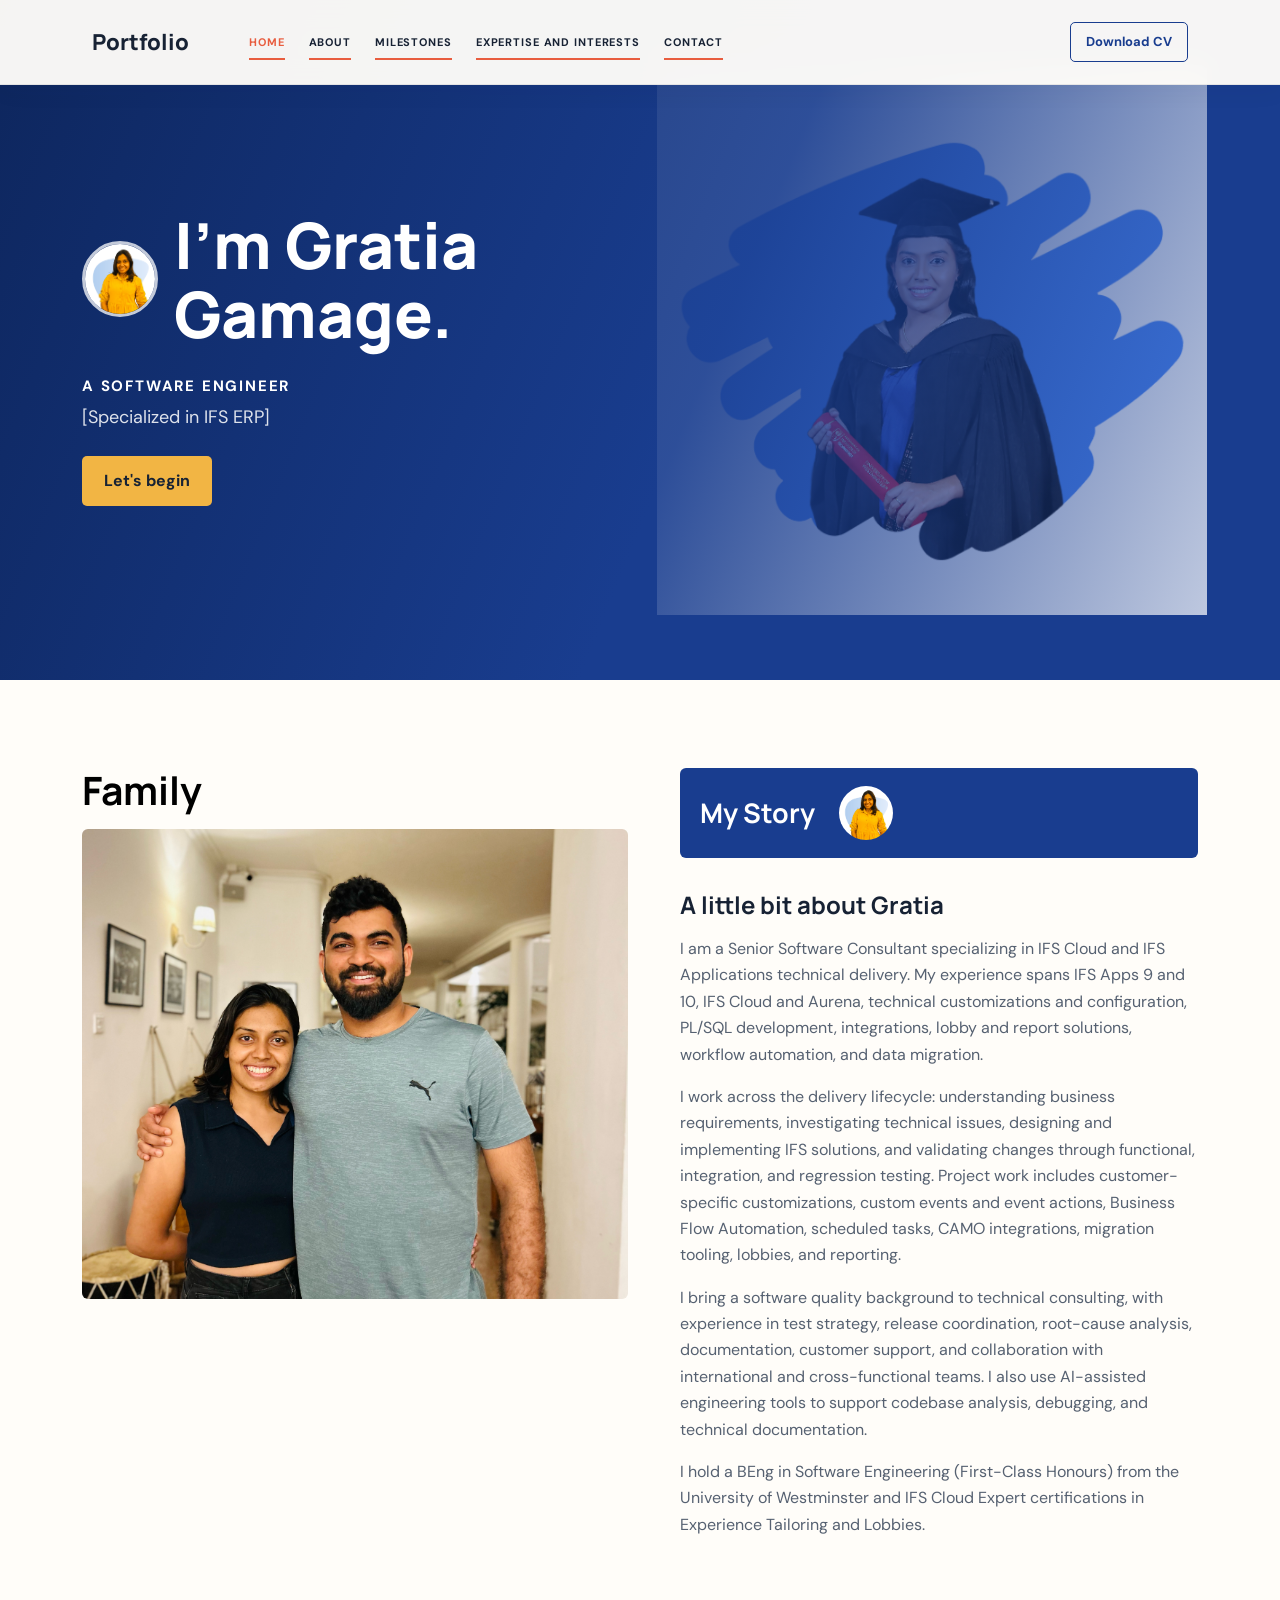
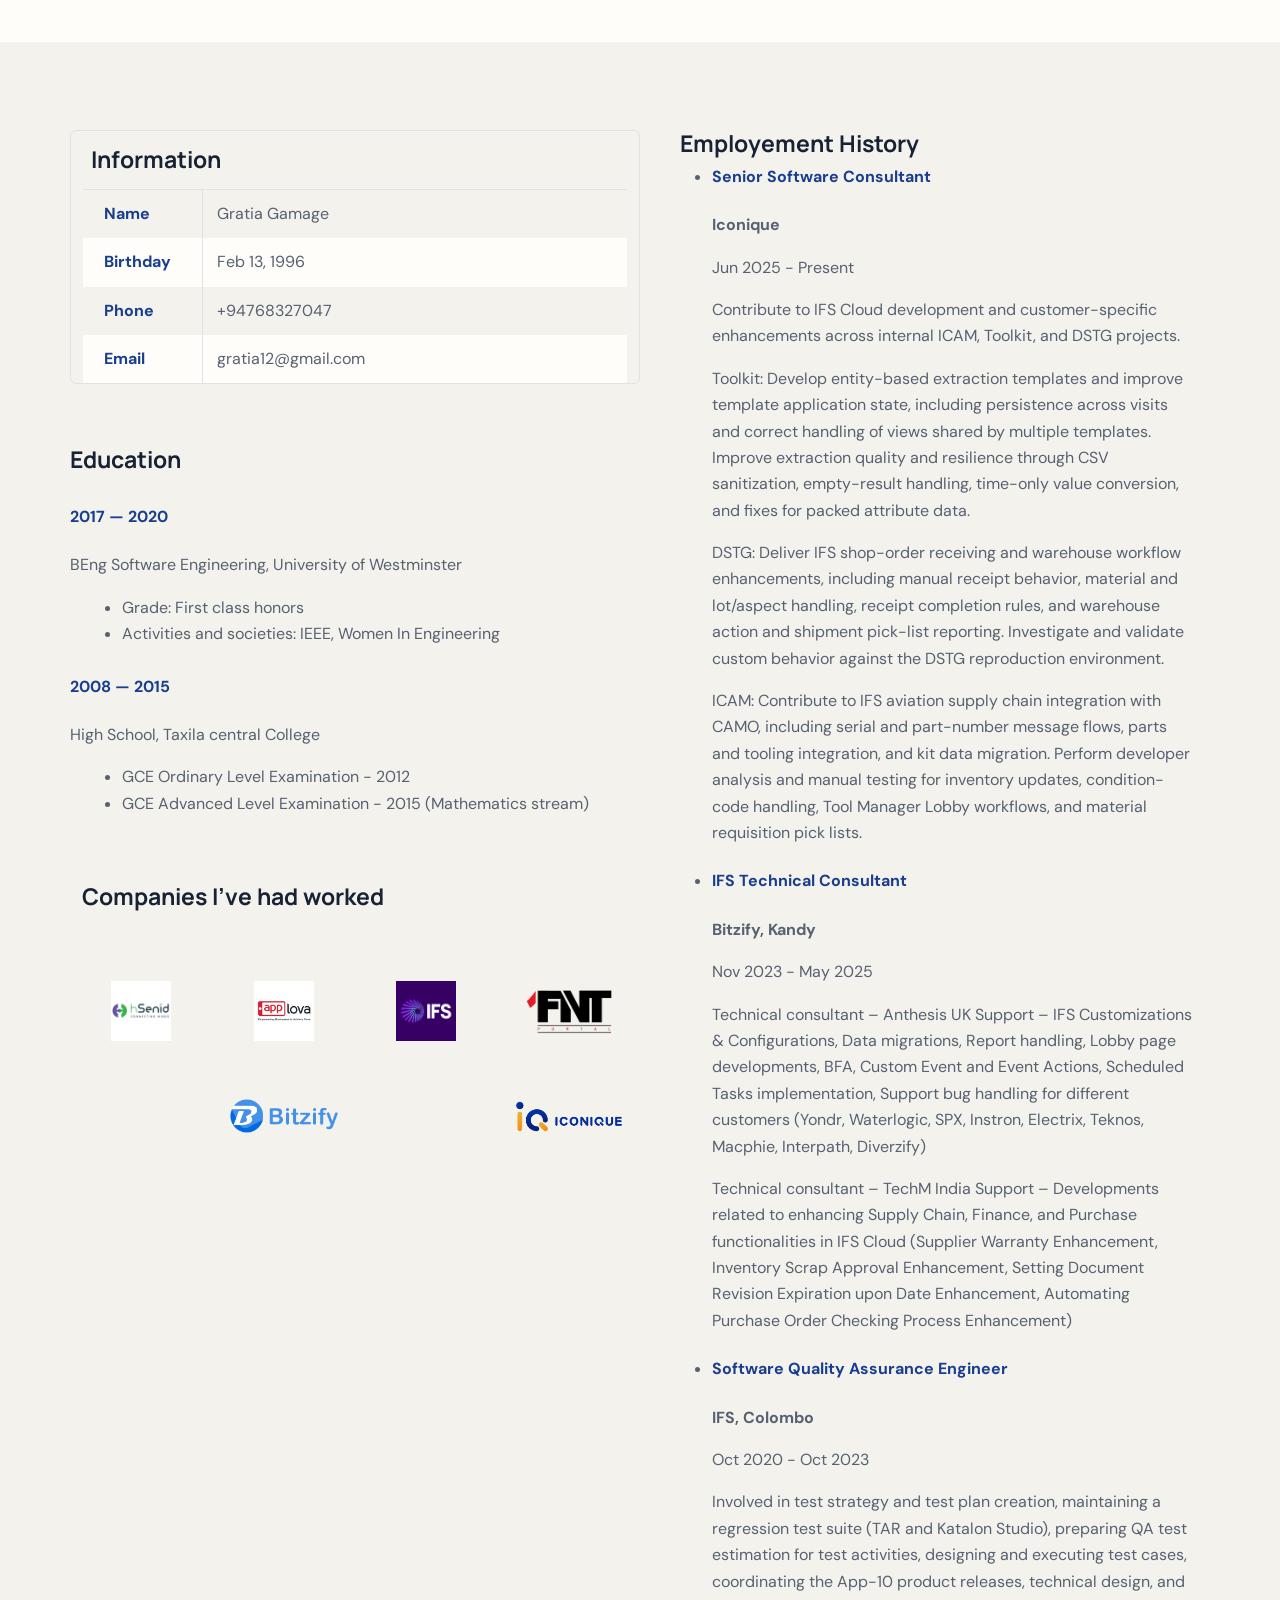
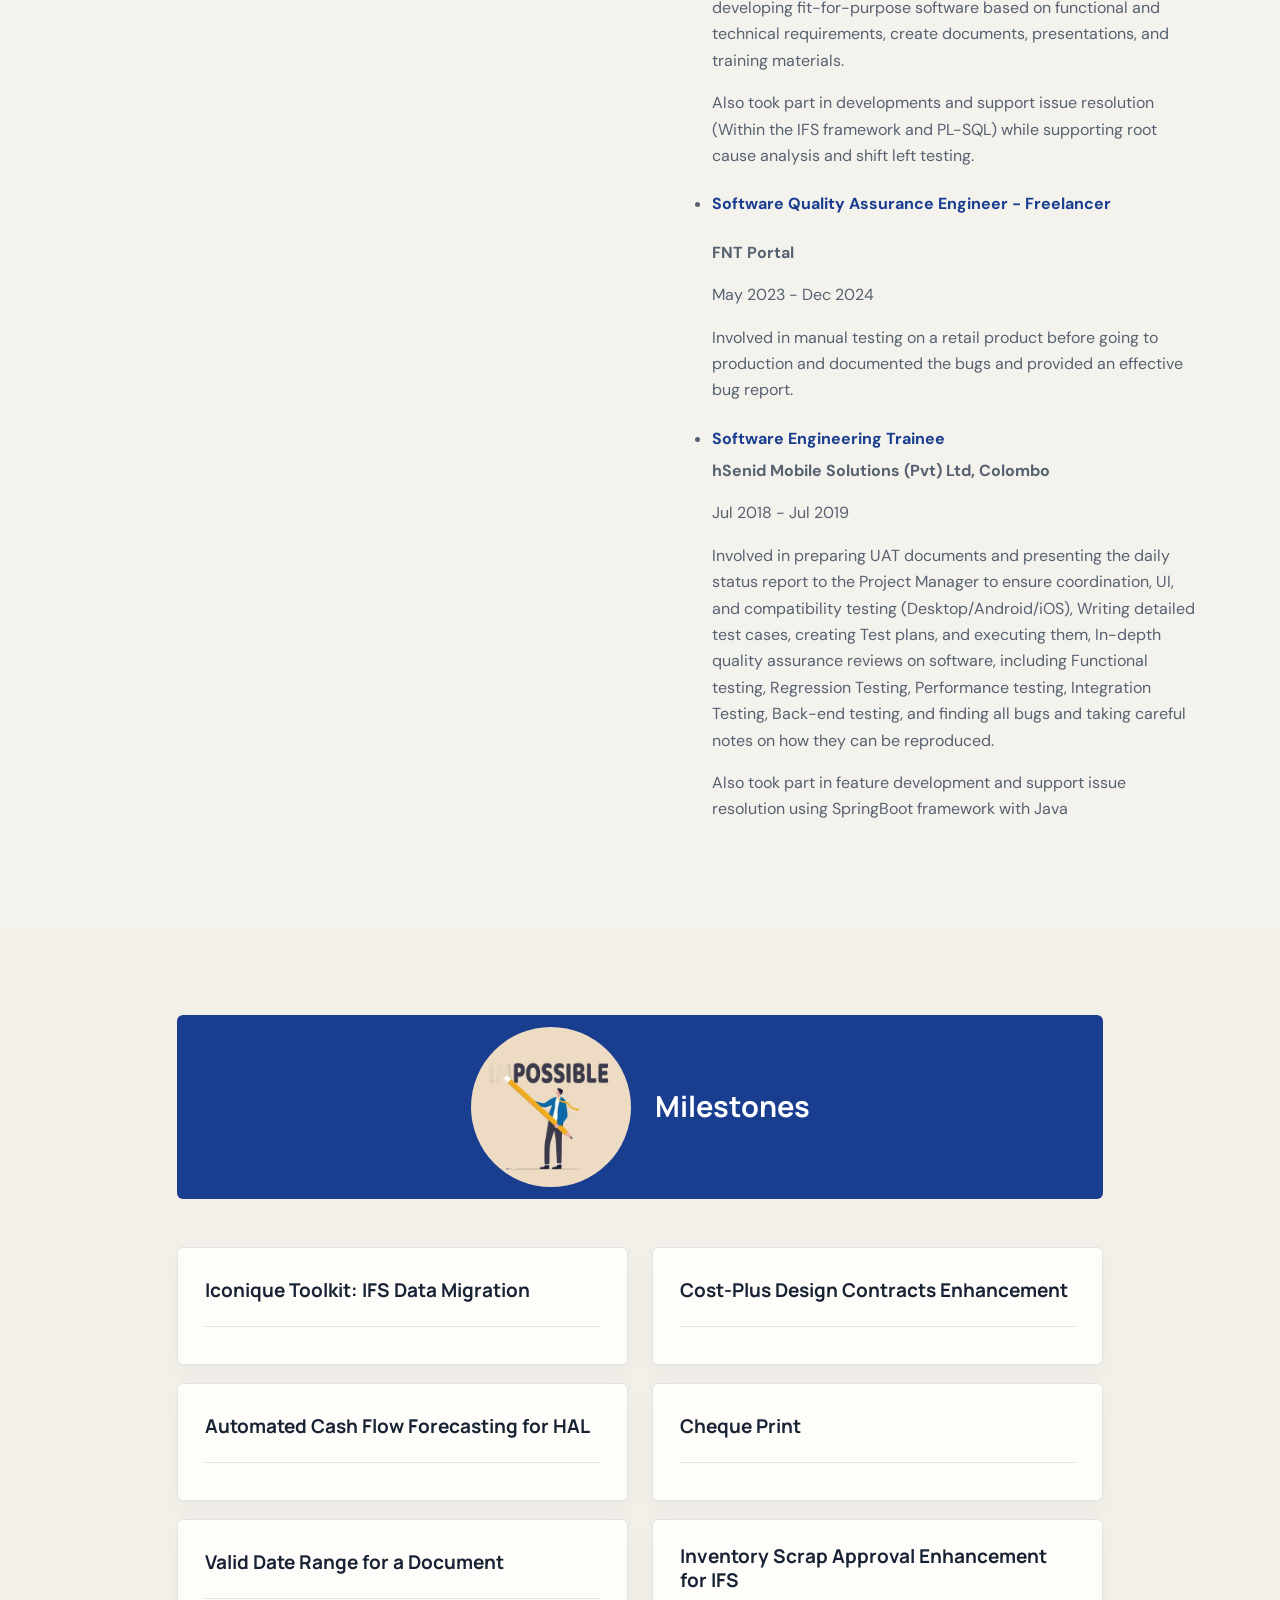
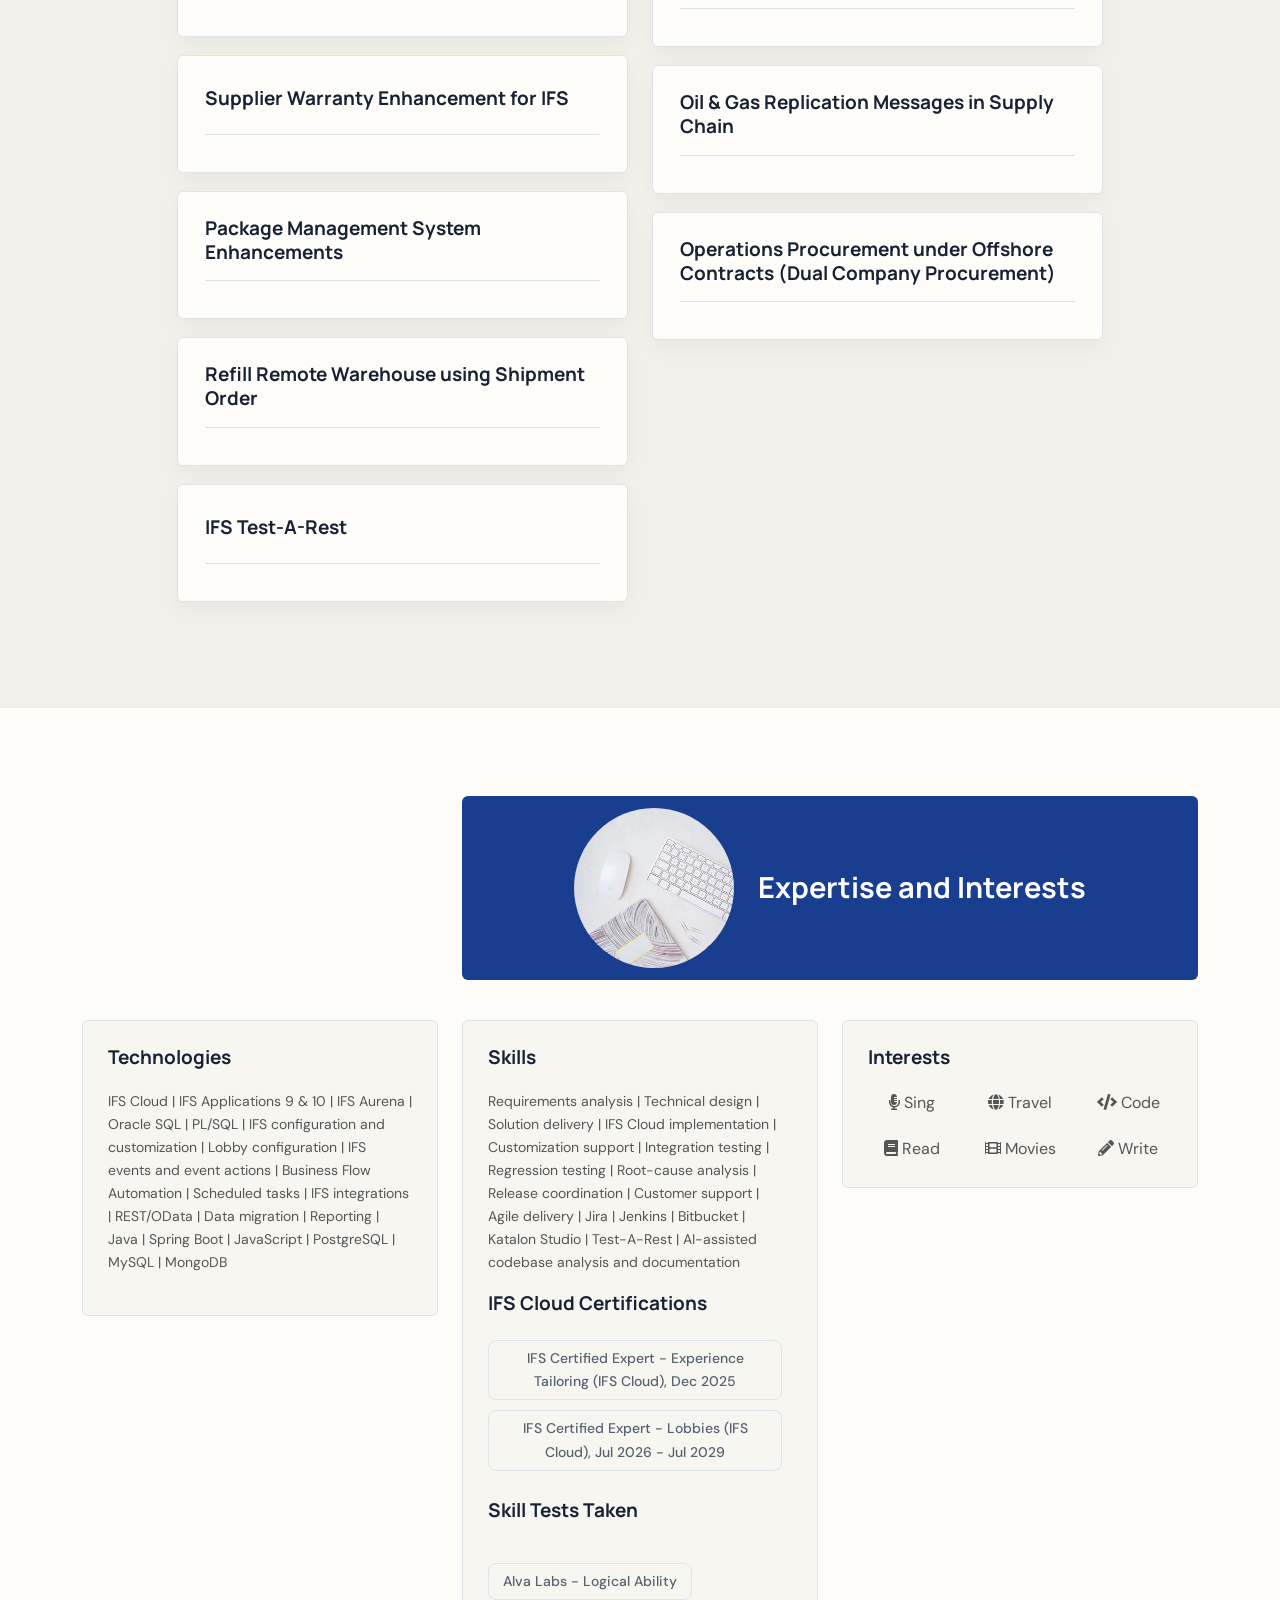
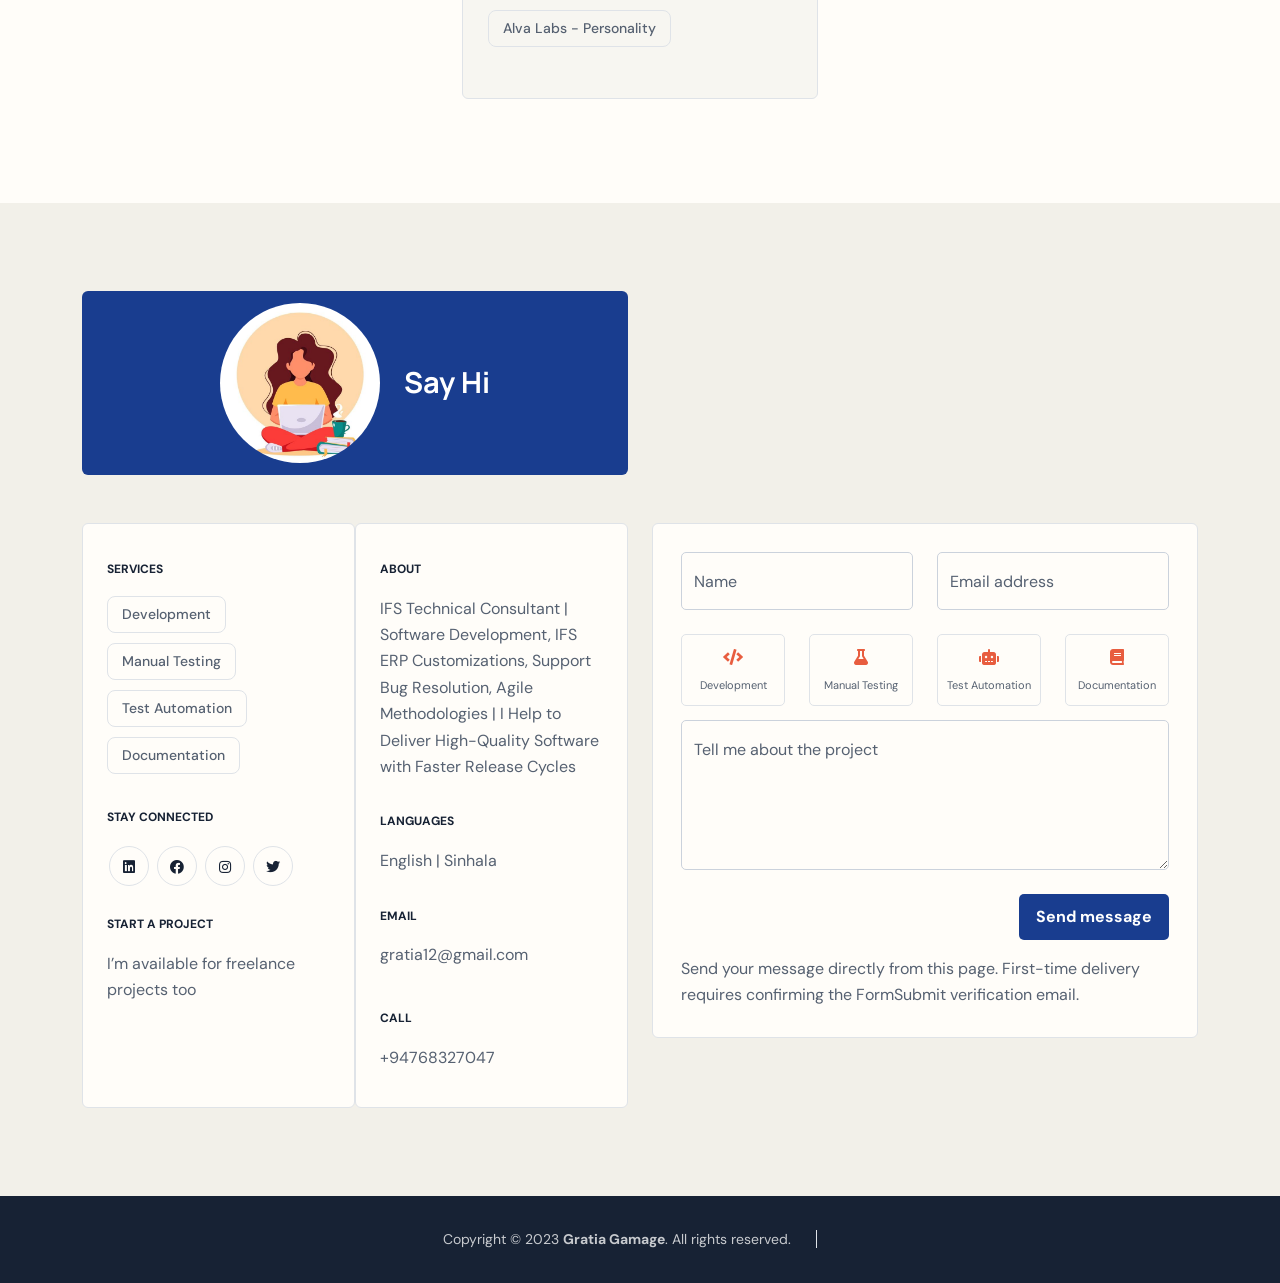
==== commit 2033a3e5: "Enable direct portfolio email submissions" ====
--- a/index.html
+++ b/index.html
@@ -868,7 +868,10 @@
                             </div>
 
                             <div class="col-lg-6 col-12 mt-5 mt-lg-0">
-                                <form id="contact-form" action="mailto:gratia12@gmail.com" method="post" enctype="text/plain" class="custom-form contact-form" role="form">
+                                <form id="contact-form" action="https://formsubmit.co/ajax/gratia12@gmail.com" method="post" class="custom-form contact-form" role="form">
+                                    <input type="text" name="_honey" tabindex="-1" autocomplete="off" style="display:none" aria-hidden="true">
+                                    <input type="hidden" name="_subject" value="Portfolio enquiry">
+                                    <input type="hidden" name="_template" value="table">
                                     <div class="row">
                                         <div class="col-lg-6 col-md-6 col-12">
                                             <div class="form-floating">
@@ -942,12 +945,12 @@
                                             </div>
                                         </div>
 
-                                        <div class="col-lg-3 col-12 ms-auto">
-                                            <button type="submit" class="form-control">Open email draft</button>
-                                        </div>
-
-                                    </div>
-                                    <p class="mt-3 mb-0" id="contact-form-status" role="status" aria-live="polite">Your email app will open with your message ready to send.</p>
+                                        <div class="col-lg-3 col-12 ms-auto d-flex justify-content-end">
+                                            <button type="submit" class="form-control">Send message</button>
+                                        </div>
+
+                                    </div>
+                                    <p class="mt-3 mb-0" id="contact-form-status" role="status" aria-live="polite">Send your message directly from this page. First-time delivery requires confirming the FormSubmit verification email.</p>
                                 </form>
                             </div>
 
--- a/css/portfolio-refresh.css
+++ b/css/portfolio-refresh.css
@@ -448,11 +448,22 @@
 }
 
 .custom-form button[type="submit"] {
+  display: inline-flex;
+  width: auto;
+  min-width: 150px;
   min-height: 46px;
-  padding: 10px 16px;
+  padding: 10px 20px;
+  align-items: center;
+  justify-content: center;
+  white-space: nowrap;
   border-radius: 5px;
   color: #fff;
   background: var(--primary-color);
+}
+
+.custom-form button[type="submit"]:disabled {
+  cursor: wait;
+  opacity: .72;
 }
 
 .custom-form button[type="submit"]:hover,
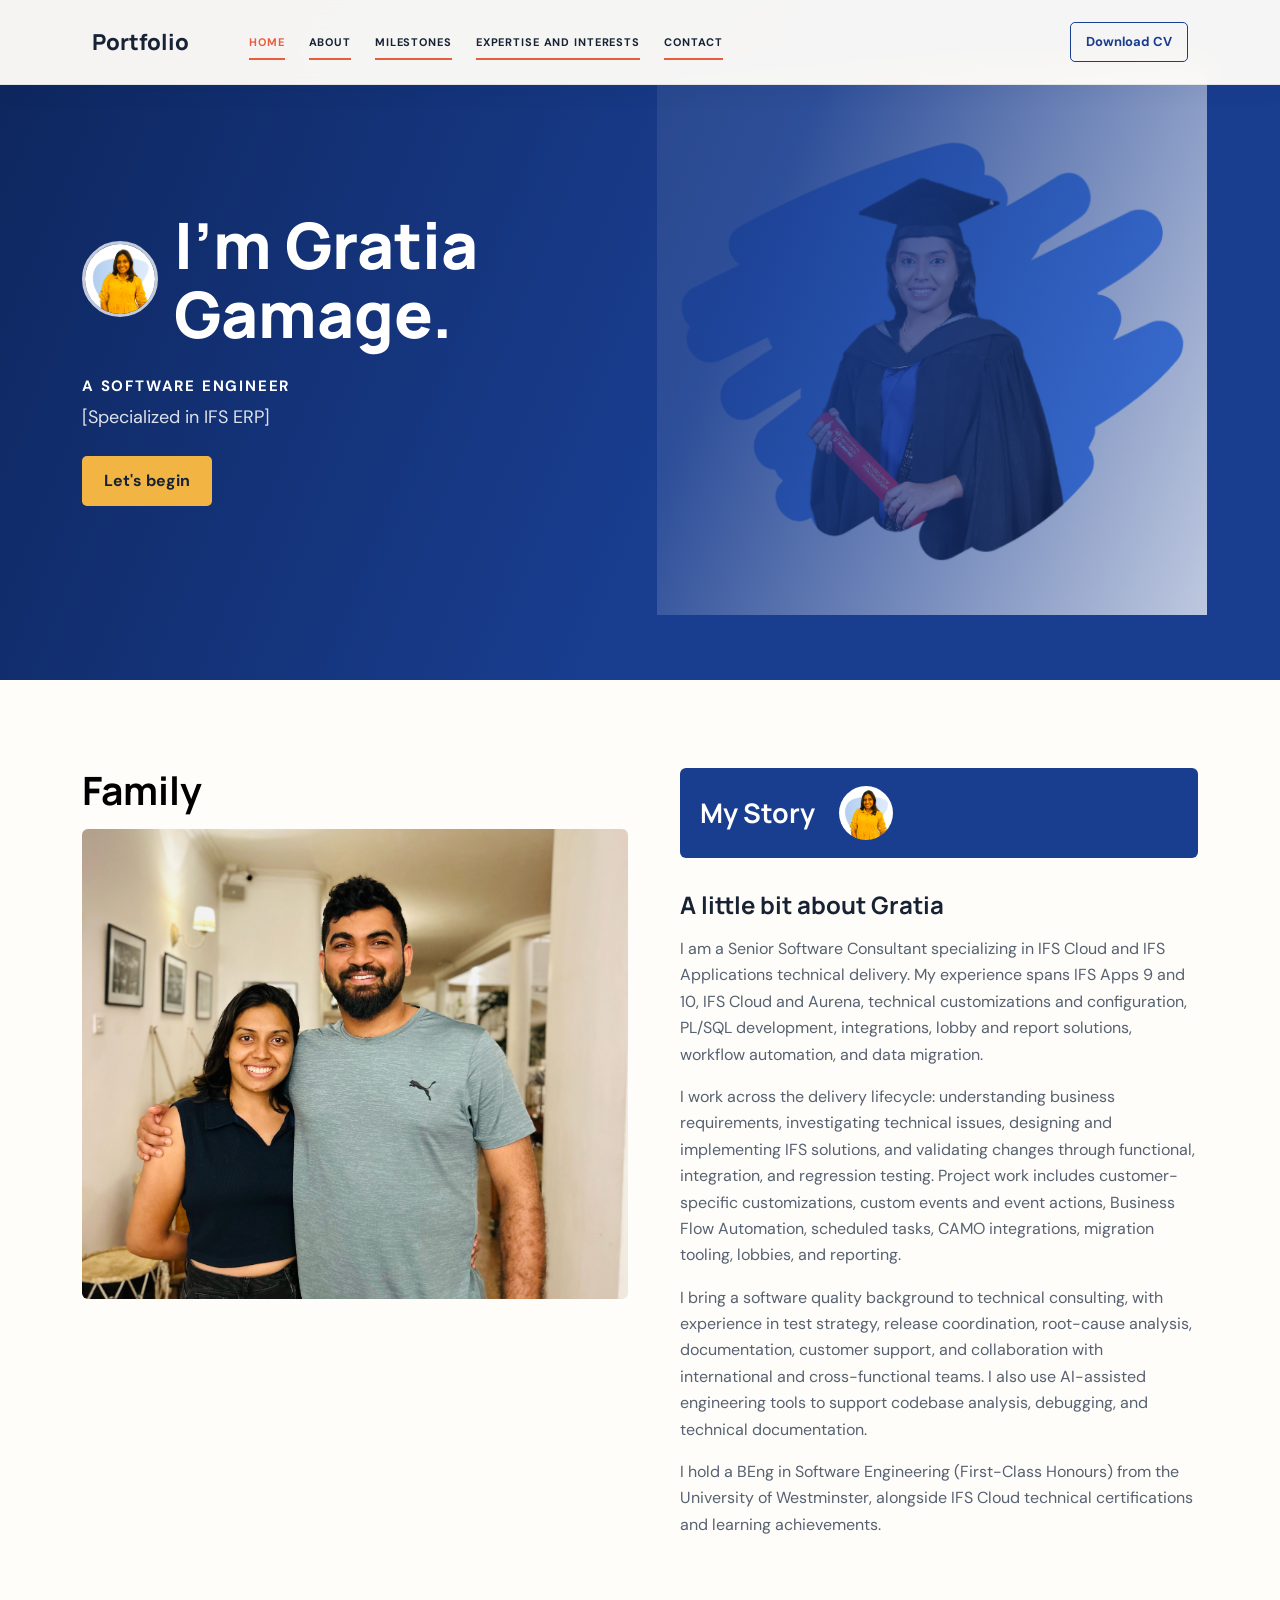
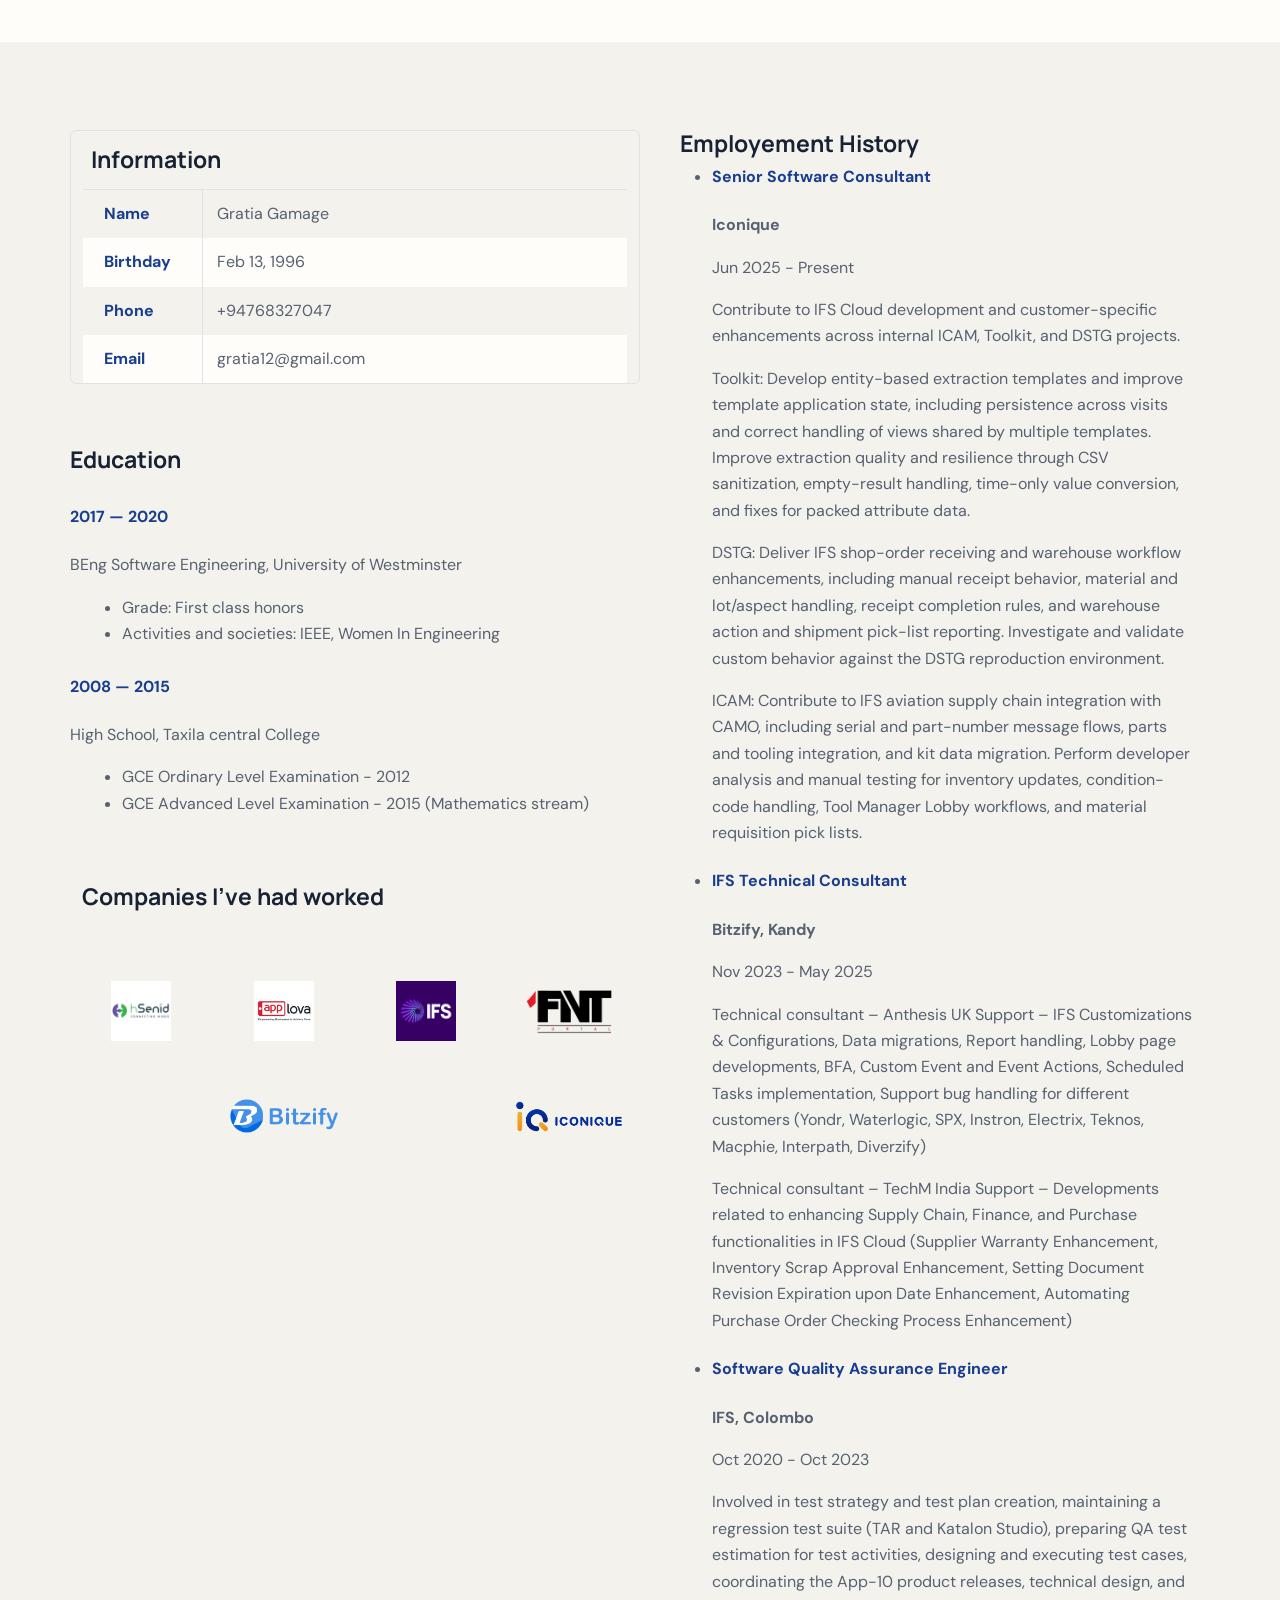
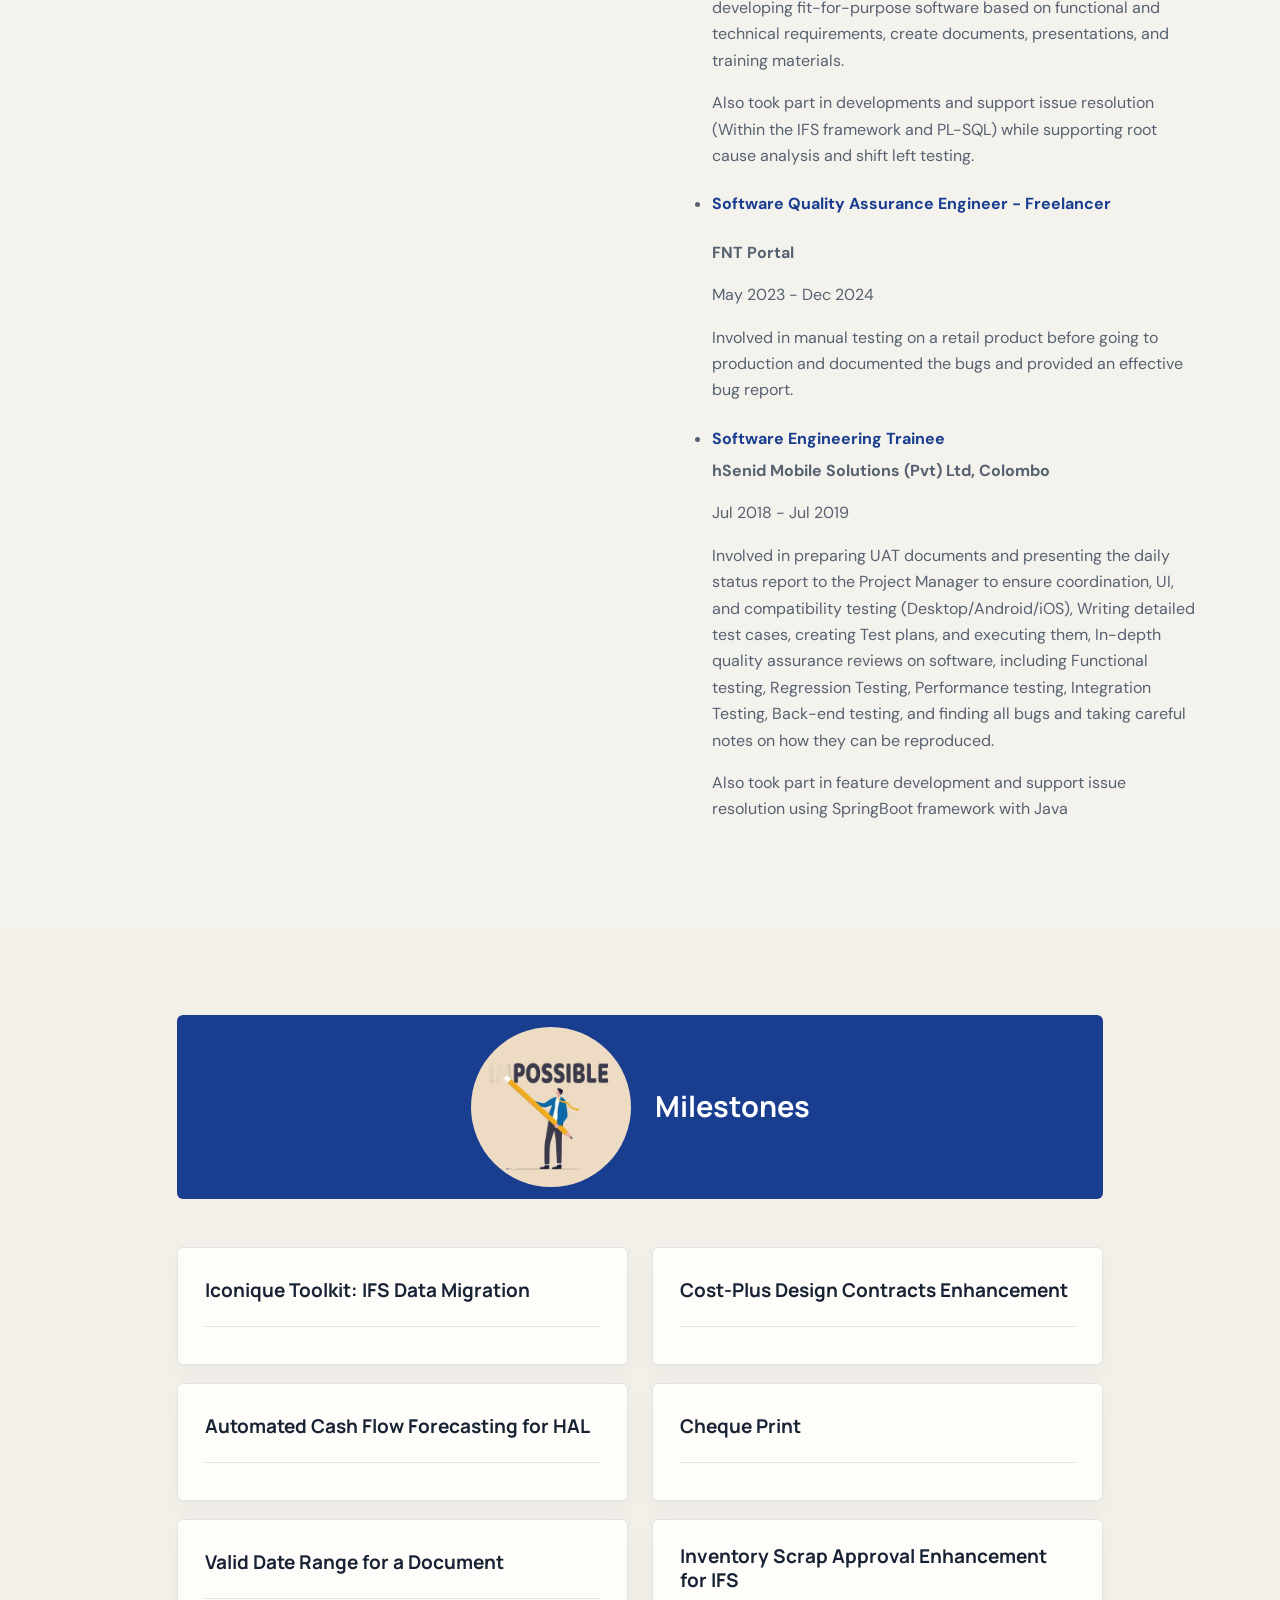
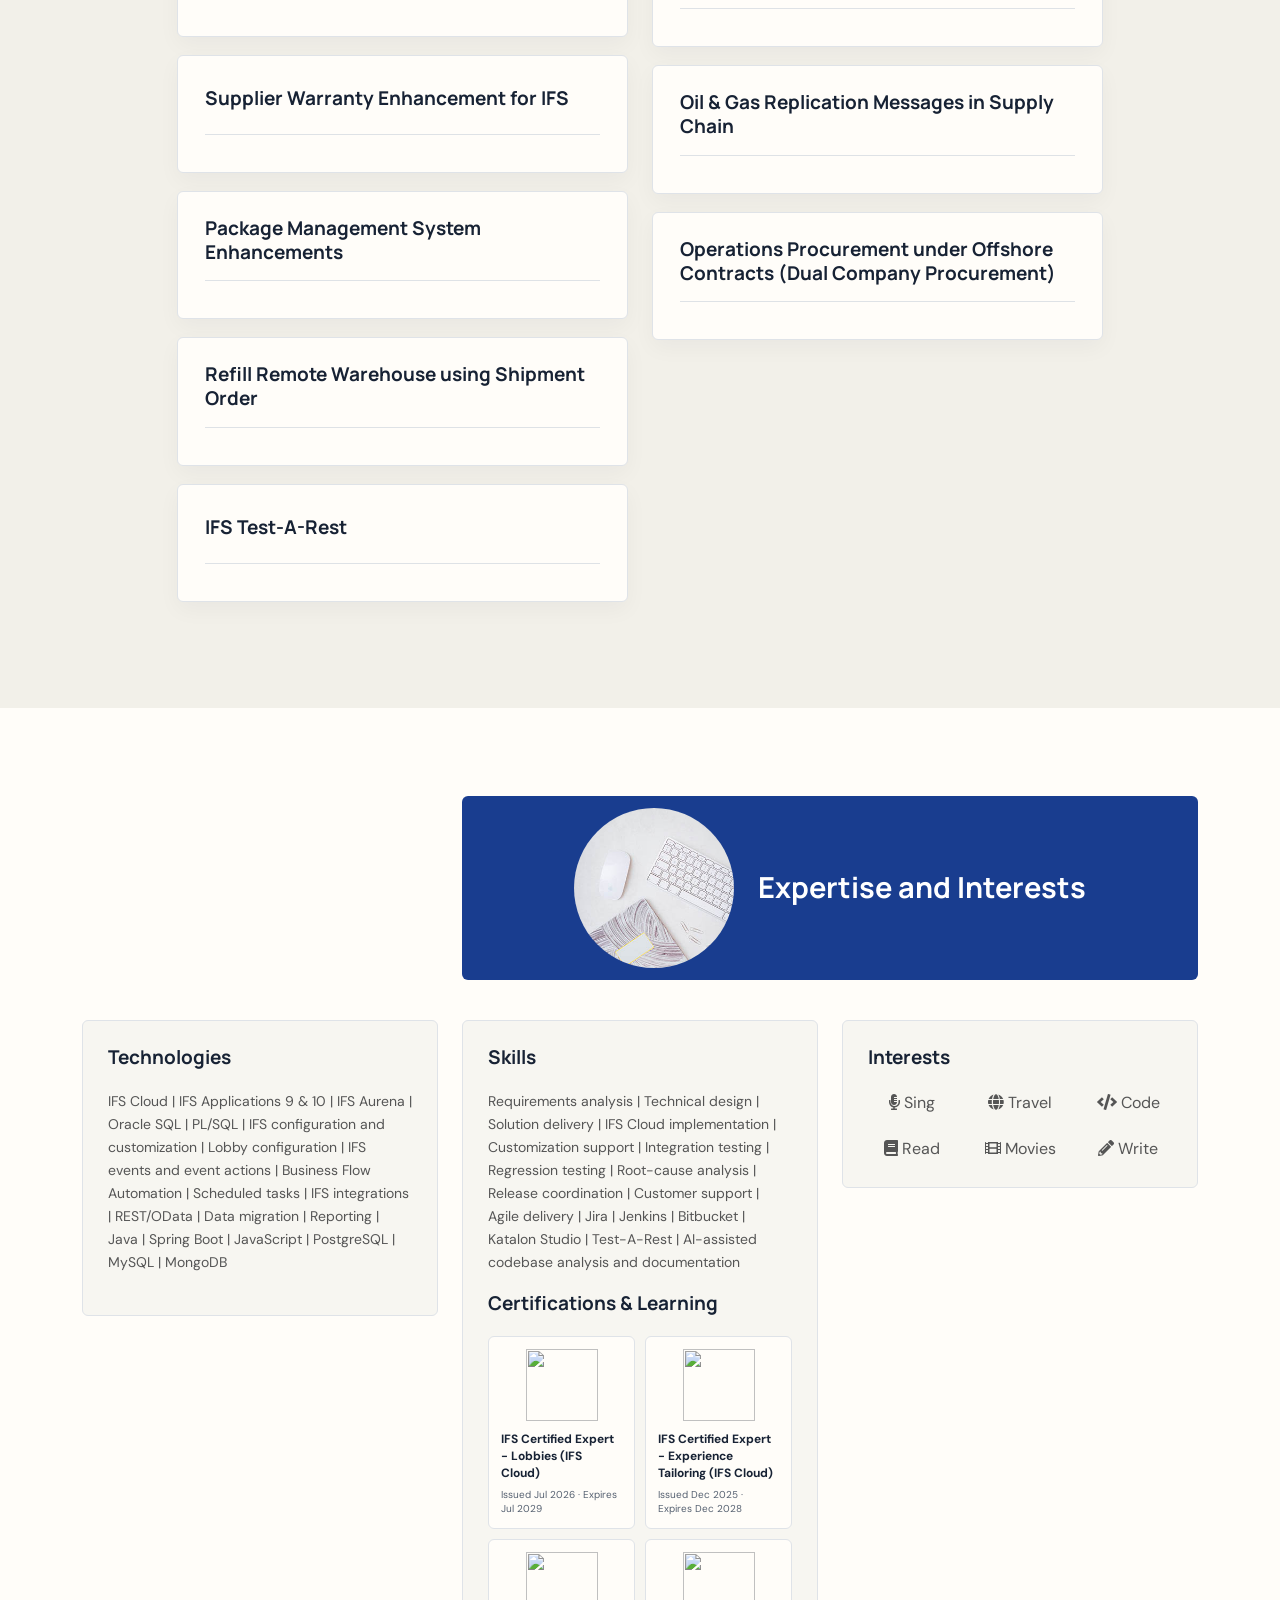
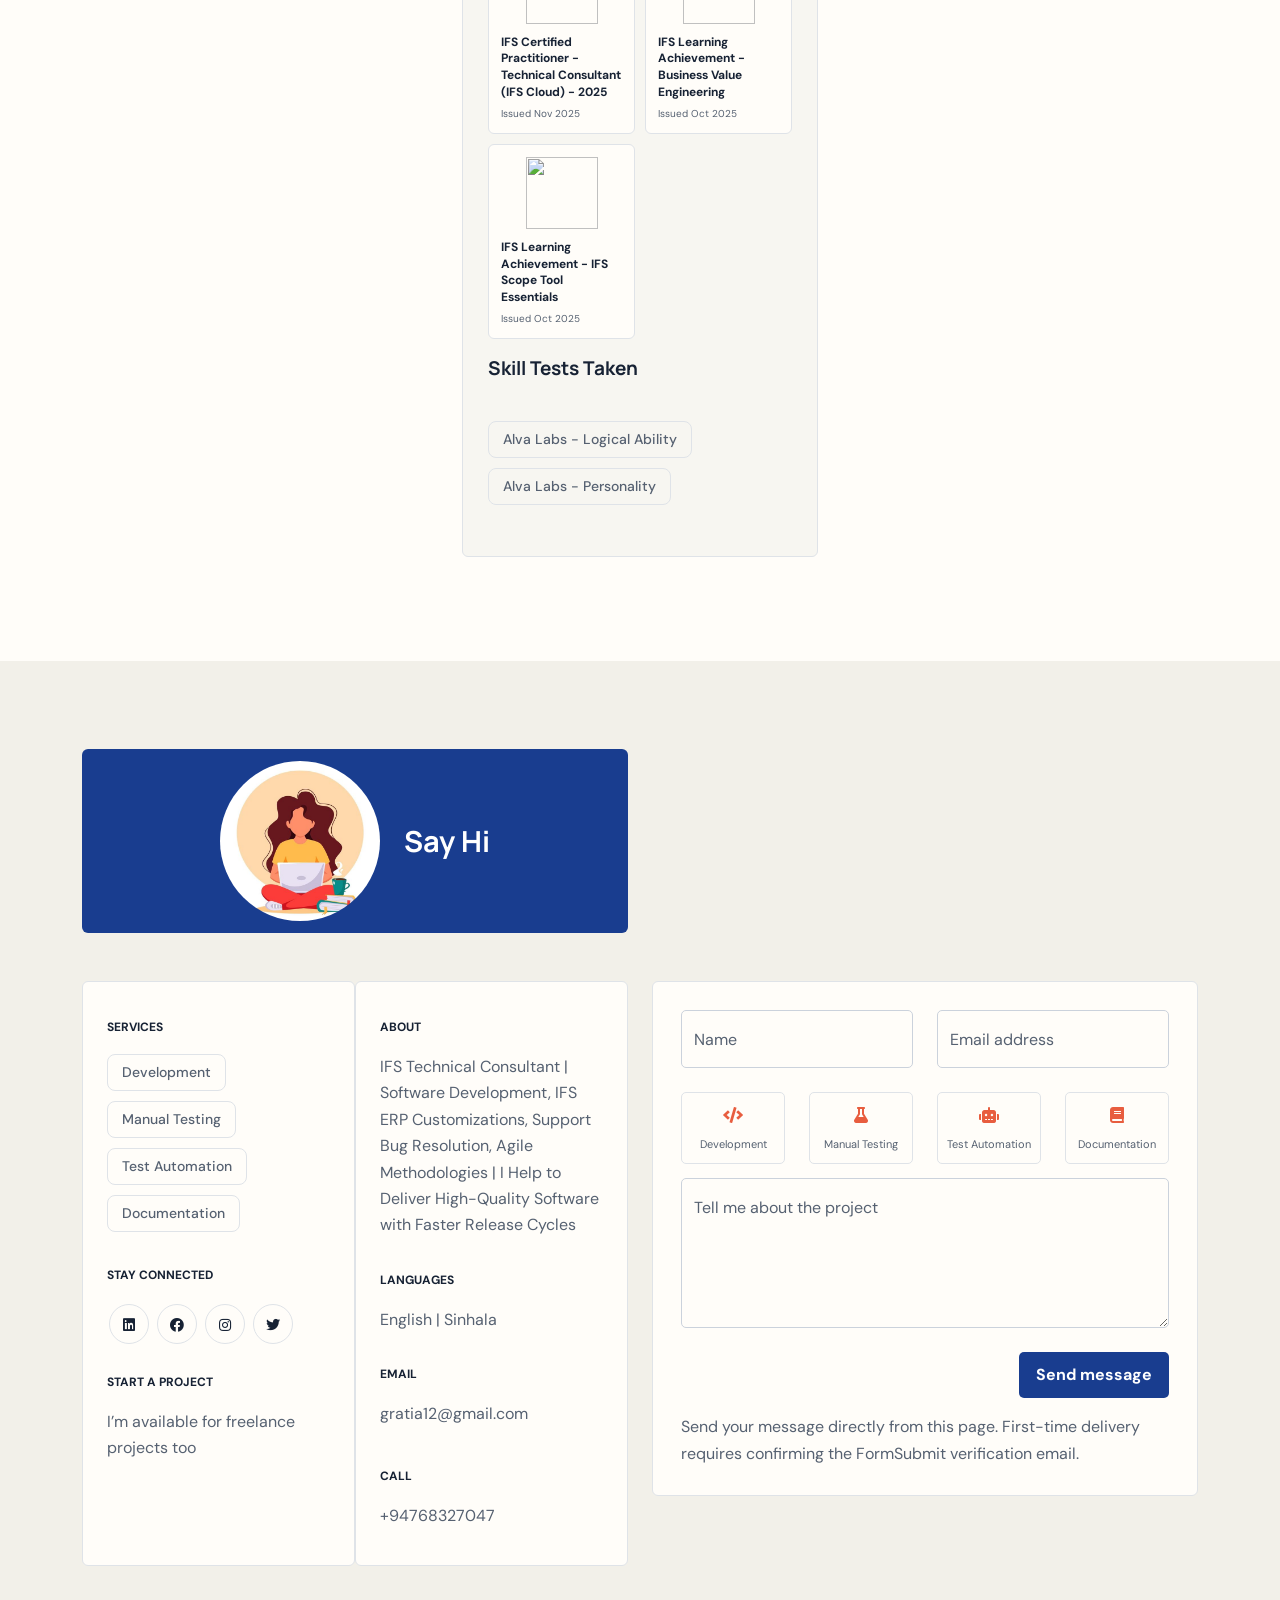
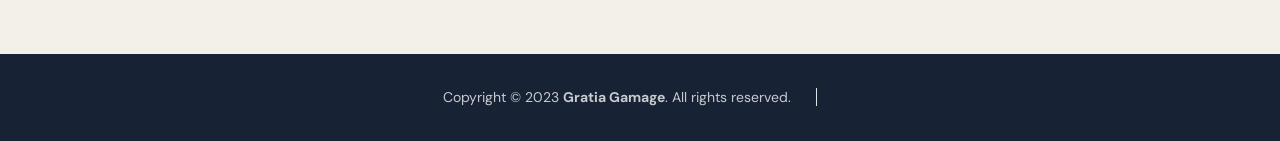
==== commit 26ce9075: "Add Credly certifications to portfolio and CV" ====
--- a/index.html
+++ b/index.html
@@ -149,7 +149,7 @@
 
                                 <p>I bring a software quality background to technical consulting, with experience in test strategy, release coordination, root-cause analysis, documentation, customer support, and collaboration with international and cross-functional teams. I also use AI-assisted engineering tools to support codebase analysis, debugging, and technical documentation.</p>
 
-                                <p>I hold a BEng in Software Engineering (First-Class Honours) from the University of Westminster and IFS Cloud Expert certifications in Experience Tailoring and Lobbies.</p>
+                                <p>I hold a BEng in Software Engineering (First-Class Honours) from the University of Westminster, alongside IFS Cloud technical certifications and learning achievements.</p>
                             </div>
                         </div>
 
@@ -725,13 +725,34 @@
                                     </p>
                                 </div>
                                 <div class="projects-info">
-                                    <h5 class="projects-title mt-3">IFS Cloud Certifications</h5>
-                                </div>
-                                <div class="container-proj mt-3">
-                                    <ul class="footer-menu">
-                                        <li class="footer-menu-item"><a class="footer-menu-link" href="https://www.credly.com/badges/4d5deeff-099c-4b8b-9af2-548bf73d7ee0/linked_in_profile" target="_blank" rel="noopener noreferrer">IFS Certified Expert - Experience Tailoring (IFS Cloud), Dec 2025</a></li>
-                                        <li class="footer-menu-item"><a class="footer-menu-link" href="https://www.credly.com/badges/1d5e24a6-75ea-482c-9c4c-12c68d4f9815/linked_in_profile" target="_blank" rel="noopener noreferrer">IFS Certified Expert - Lobbies (IFS Cloud), Jul 2026 - Jul 2029</a></li>
-                                    </ul>
+                                    <h5 class="projects-title mt-3">Certifications & Learning</h5>
+                                </div>
+                                <div class="credential-grid">
+                                    <a class="credential-item" href="https://www.credly.com/badges/1d5e24a6-75ea-482c-9c4c-12c68d4f9815/linked_in_profile" target="_blank" rel="noopener noreferrer">
+                                        <img src="https://images.credly.com/size/340x340/images/8601bdcd-531c-42ce-b0b2-bd67e43fa0e5/blob" alt="">
+                                        <span class="credential-title">IFS Certified Expert - Lobbies (IFS Cloud)</span>
+                                        <span class="credential-meta">Issued Jul 2026 · Expires Jul 2029</span>
+                                    </a>
+                                    <a class="credential-item" href="https://www.credly.com/badges/4d5deeff-099c-4b8b-9af2-548bf73d7ee0/linked_in_profile" target="_blank" rel="noopener noreferrer">
+                                        <img src="https://images.credly.com/size/340x340/images/6b8ccb14-772c-42af-b2bc-56cdfdeeb3a2/blob" alt="">
+                                        <span class="credential-title">IFS Certified Expert - Experience Tailoring (IFS Cloud)</span>
+                                        <span class="credential-meta">Issued Dec 2025 · Expires Dec 2028</span>
+                                    </a>
+                                    <a class="credential-item" href="https://www.credly.com/badges/d6216c39-a72a-4ecd-9ff4-0a72ba2aeade/linked_in_profile" target="_blank" rel="noopener noreferrer">
+                                        <img src="https://images.credly.com/size/340x340/images/fa85189d-a727-4ab1-b216-dfcfe758c393/blob" alt="">
+                                        <span class="credential-title">IFS Certified Practitioner - Technical Consultant (IFS Cloud) - 2025</span>
+                                        <span class="credential-meta">Issued Nov 2025</span>
+                                    </a>
+                                    <a class="credential-item" href="https://www.credly.com/badges/f825bbde-08e8-415a-a0cc-43e4f4715505/linked_in_profile" target="_blank" rel="noopener noreferrer">
+                                        <img src="https://images.credly.com/size/340x340/images/88c4989f-7084-474b-8e52-0f15d2df67ae/Learning_Achievement_BVE.png" alt="">
+                                        <span class="credential-title">IFS Learning Achievement - Business Value Engineering</span>
+                                        <span class="credential-meta">Issued Oct 2025</span>
+                                    </a>
+                                    <a class="credential-item" href="https://www.credly.com/badges/48226763-f6cf-4c5a-a293-b2badb0661b3/linked_in_profile" target="_blank" rel="noopener noreferrer">
+                                        <img src="https://images.credly.com/size/340x340/images/8756829b-ab9c-4cd9-bc3c-99b127cb1030/Learning_Achievement_Scope_Tool.png" alt="">
+                                        <span class="credential-title">IFS Learning Achievement - IFS Scope Tool Essentials</span>
+                                        <span class="credential-meta">Issued Oct 2025</span>
+                                    </a>
                                 </div>
                                 <div class="projects-info">
                                     <h5 class="projects-title mt-3">Skill Tests Taken</h5>
--- a/css/portfolio-refresh.css
+++ b/css/portfolio-refresh.css
@@ -387,6 +387,56 @@
   padding-top: 8px;
 }
 
+.credential-grid {
+  display: grid;
+  grid-template-columns: repeat(2, minmax(0, 1fr));
+  gap: 10px;
+  padding-top: 8px;
+}
+
+.credential-item {
+  display: flex;
+  min-width: 0;
+  min-height: 174px;
+  flex-direction: column;
+  align-items: flex-start;
+  padding: 12px;
+  color: var(--dark-color);
+  background: var(--white-color);
+  border: 1px solid var(--border-color);
+  border-radius: 6px;
+  transition: border-color .2s ease, transform .2s ease, box-shadow .2s ease;
+}
+
+.credential-item:hover,
+.credential-item:focus-visible {
+  color: var(--dark-color);
+  border-color: var(--primary-color);
+  box-shadow: 0 8px 18px rgba(23, 34, 52, .08);
+  transform: translateY(-2px);
+}
+
+.credential-item img {
+  width: 72px;
+  height: 72px;
+  align-self: center;
+  margin-bottom: 10px;
+  object-fit: contain;
+}
+
+.credential-title {
+  font-size: 12px;
+  font-weight: 700;
+  line-height: 1.4;
+}
+
+.credential-meta {
+  margin-top: 6px;
+  color: var(--p-color);
+  font-size: 10px;
+  line-height: 1.4;
+}
+
 .contact {
   background: #f2f0e9;
 }
@@ -569,6 +619,14 @@
     min-width: 98px;
     padding: 10px 8px;
   }
+
+  .credential-grid {
+    grid-template-columns: 1fr;
+  }
+
+  .credential-item {
+    min-height: 0;
+  }
 }
 
 @media (prefers-reduced-motion: reduce) {
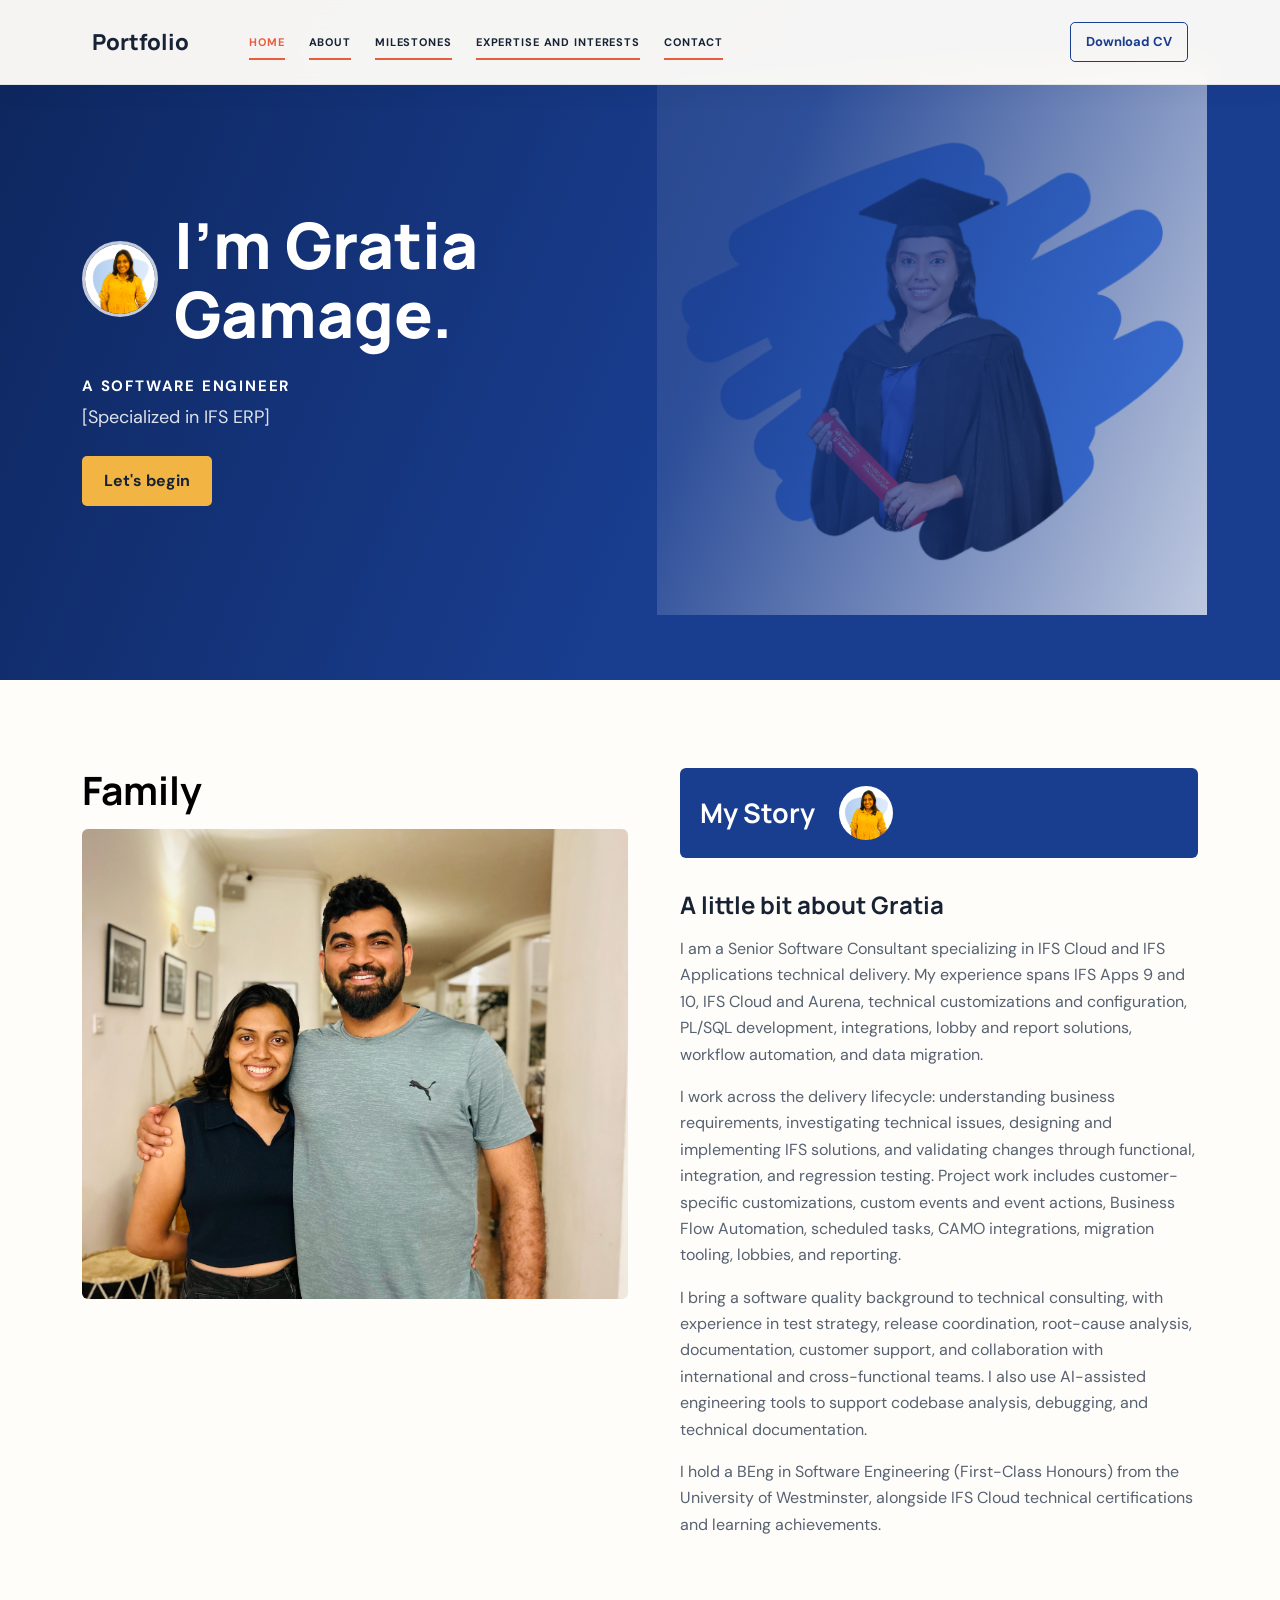
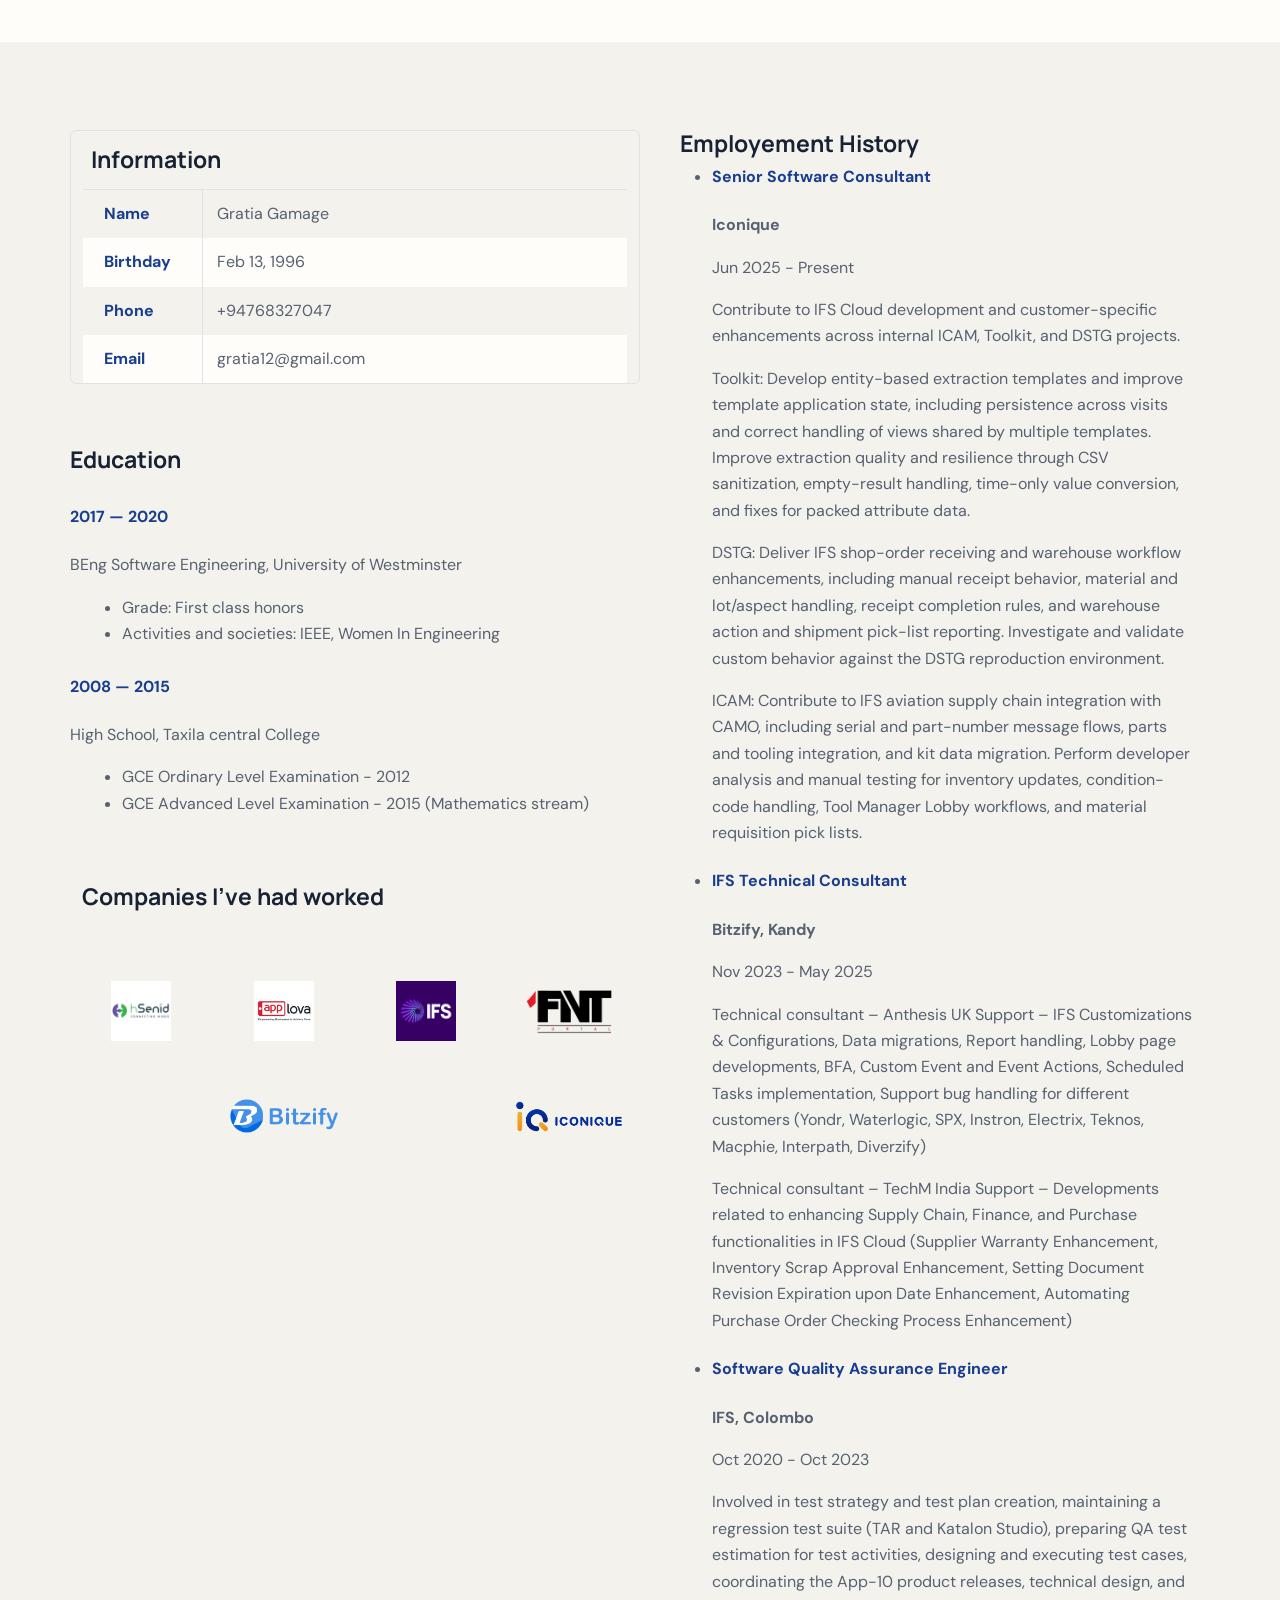
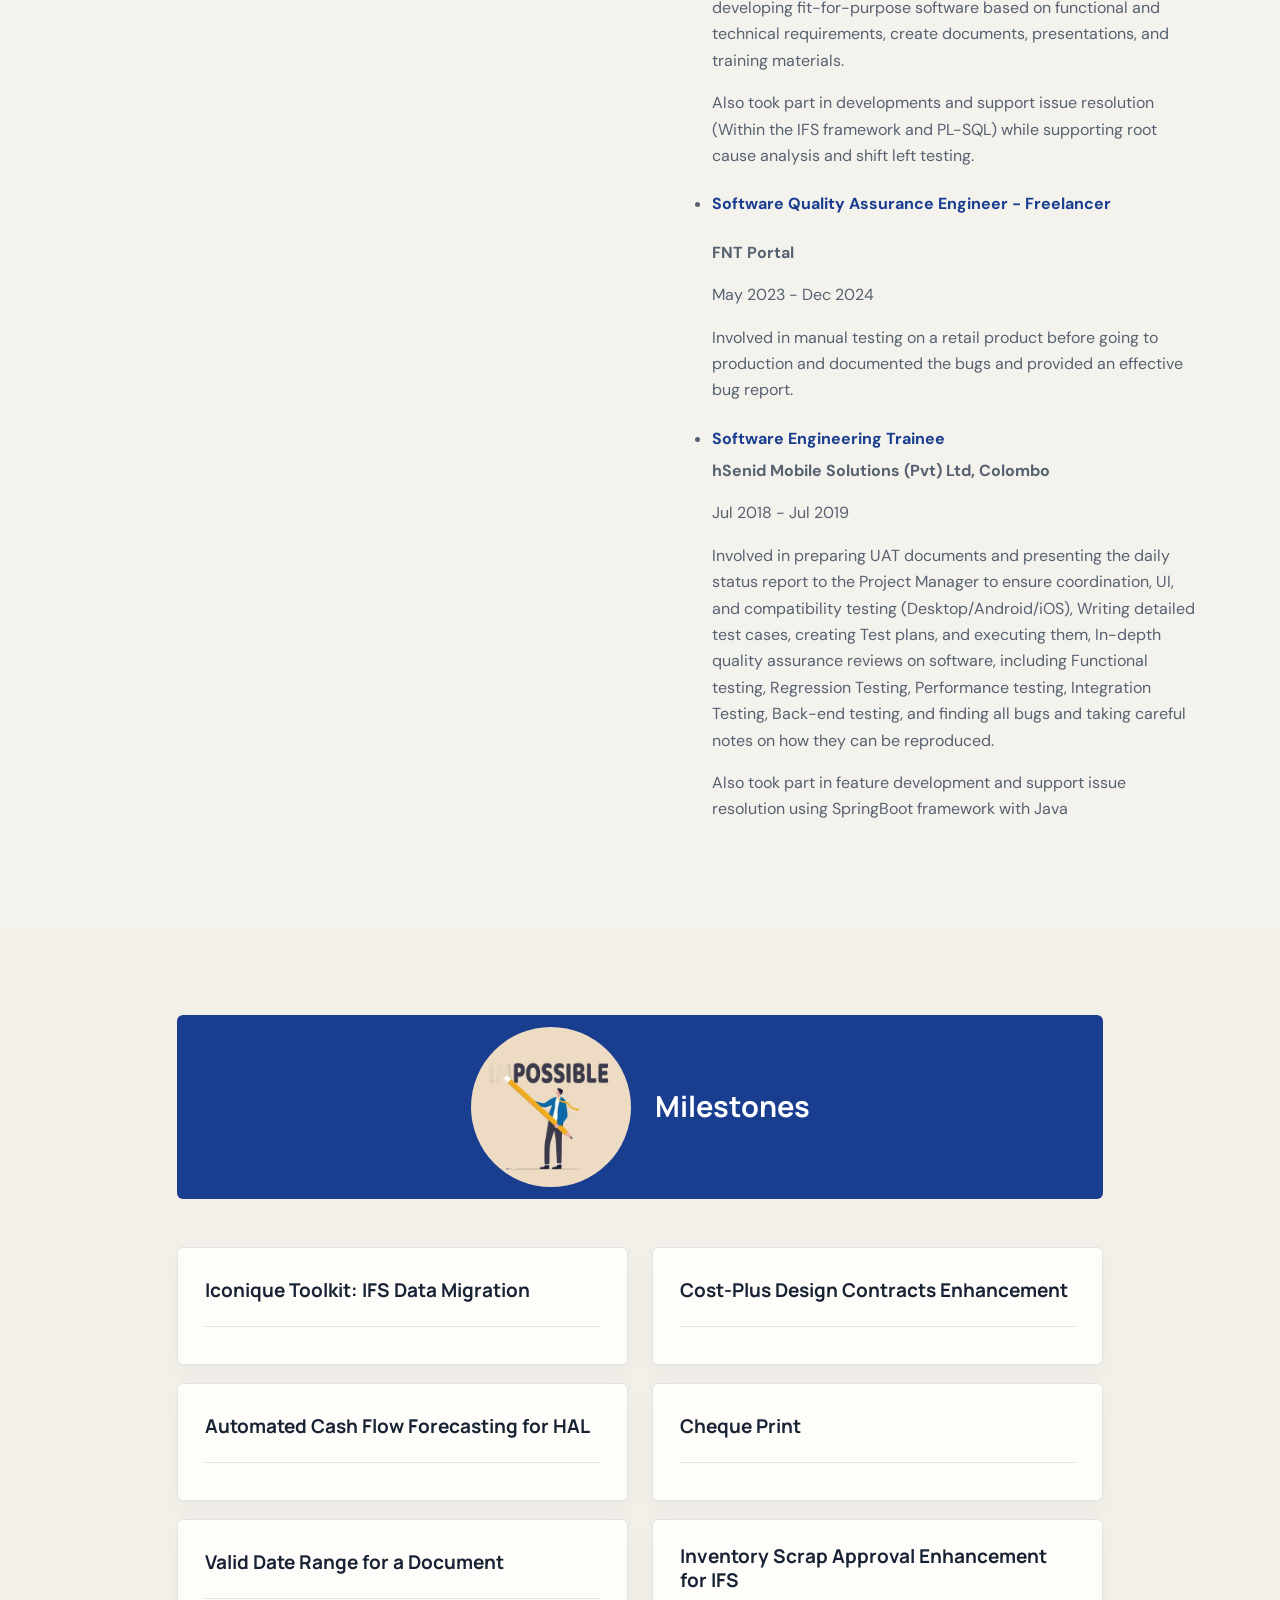
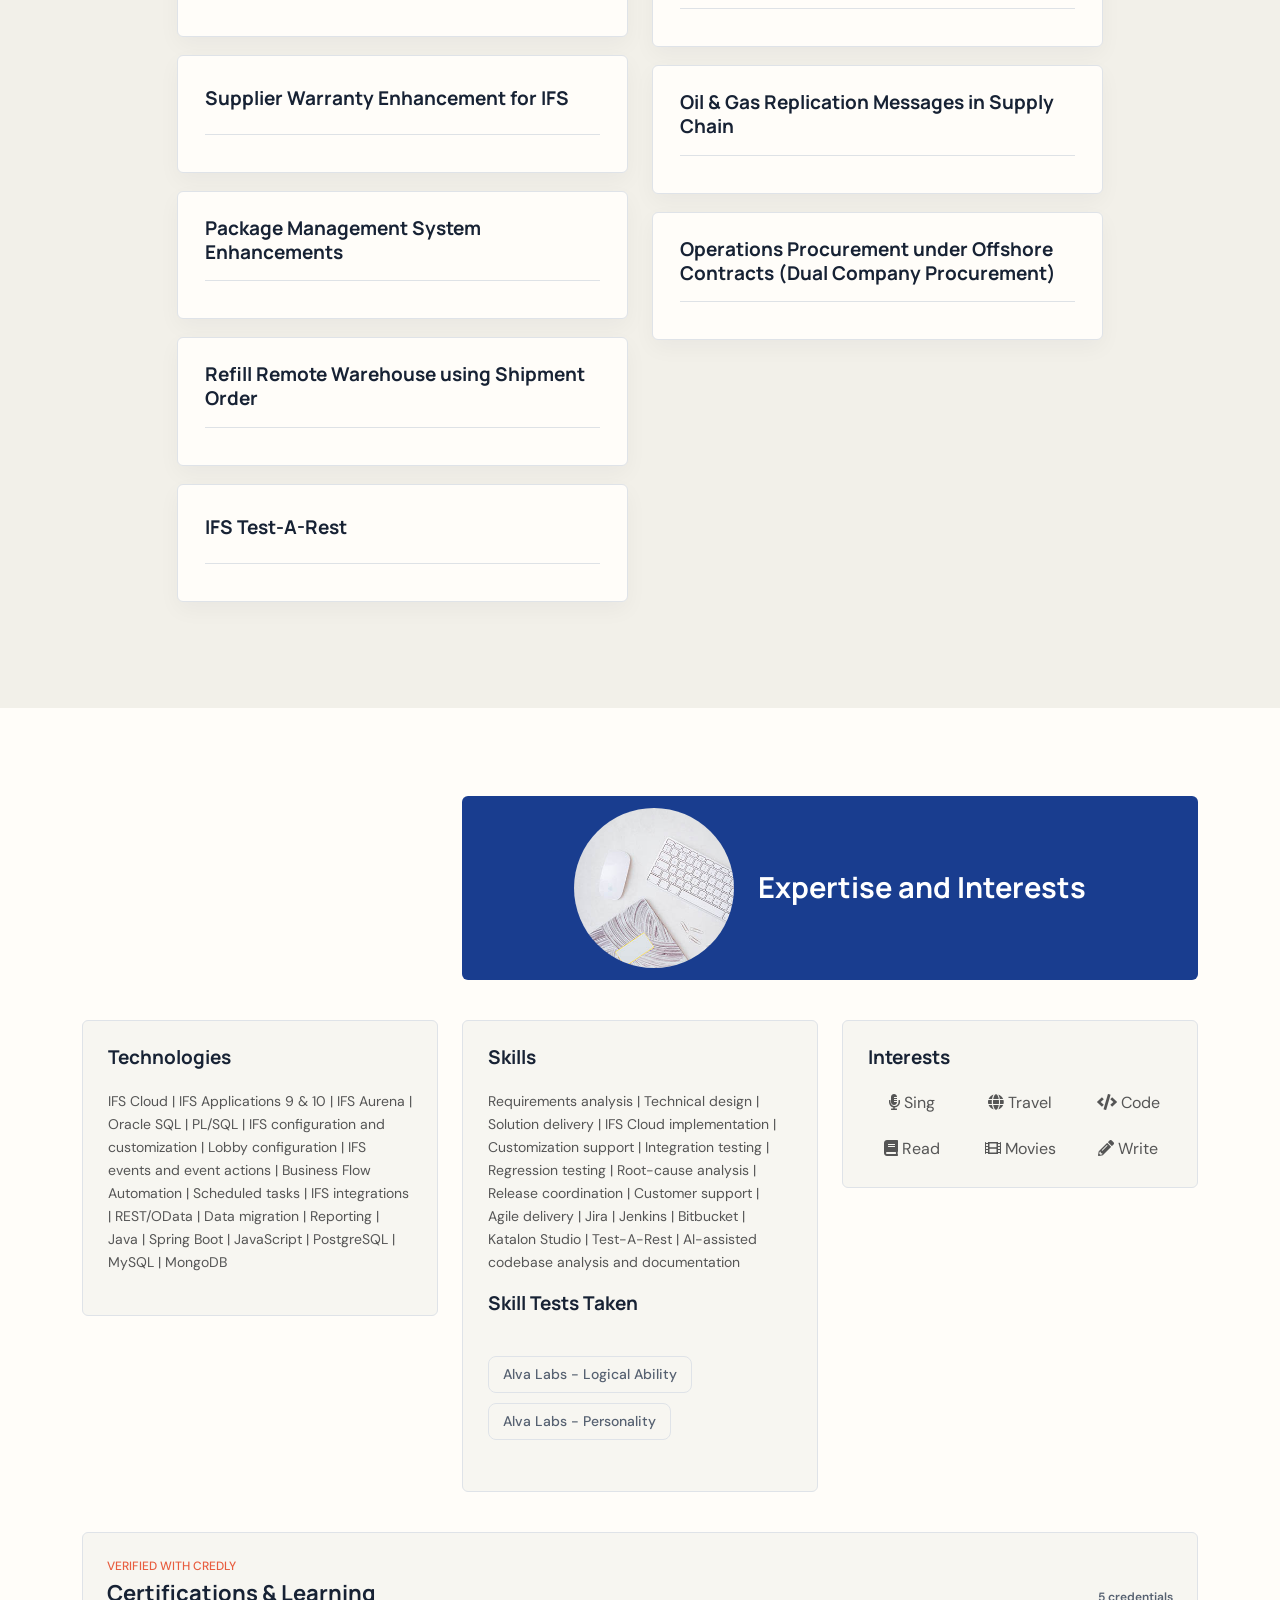
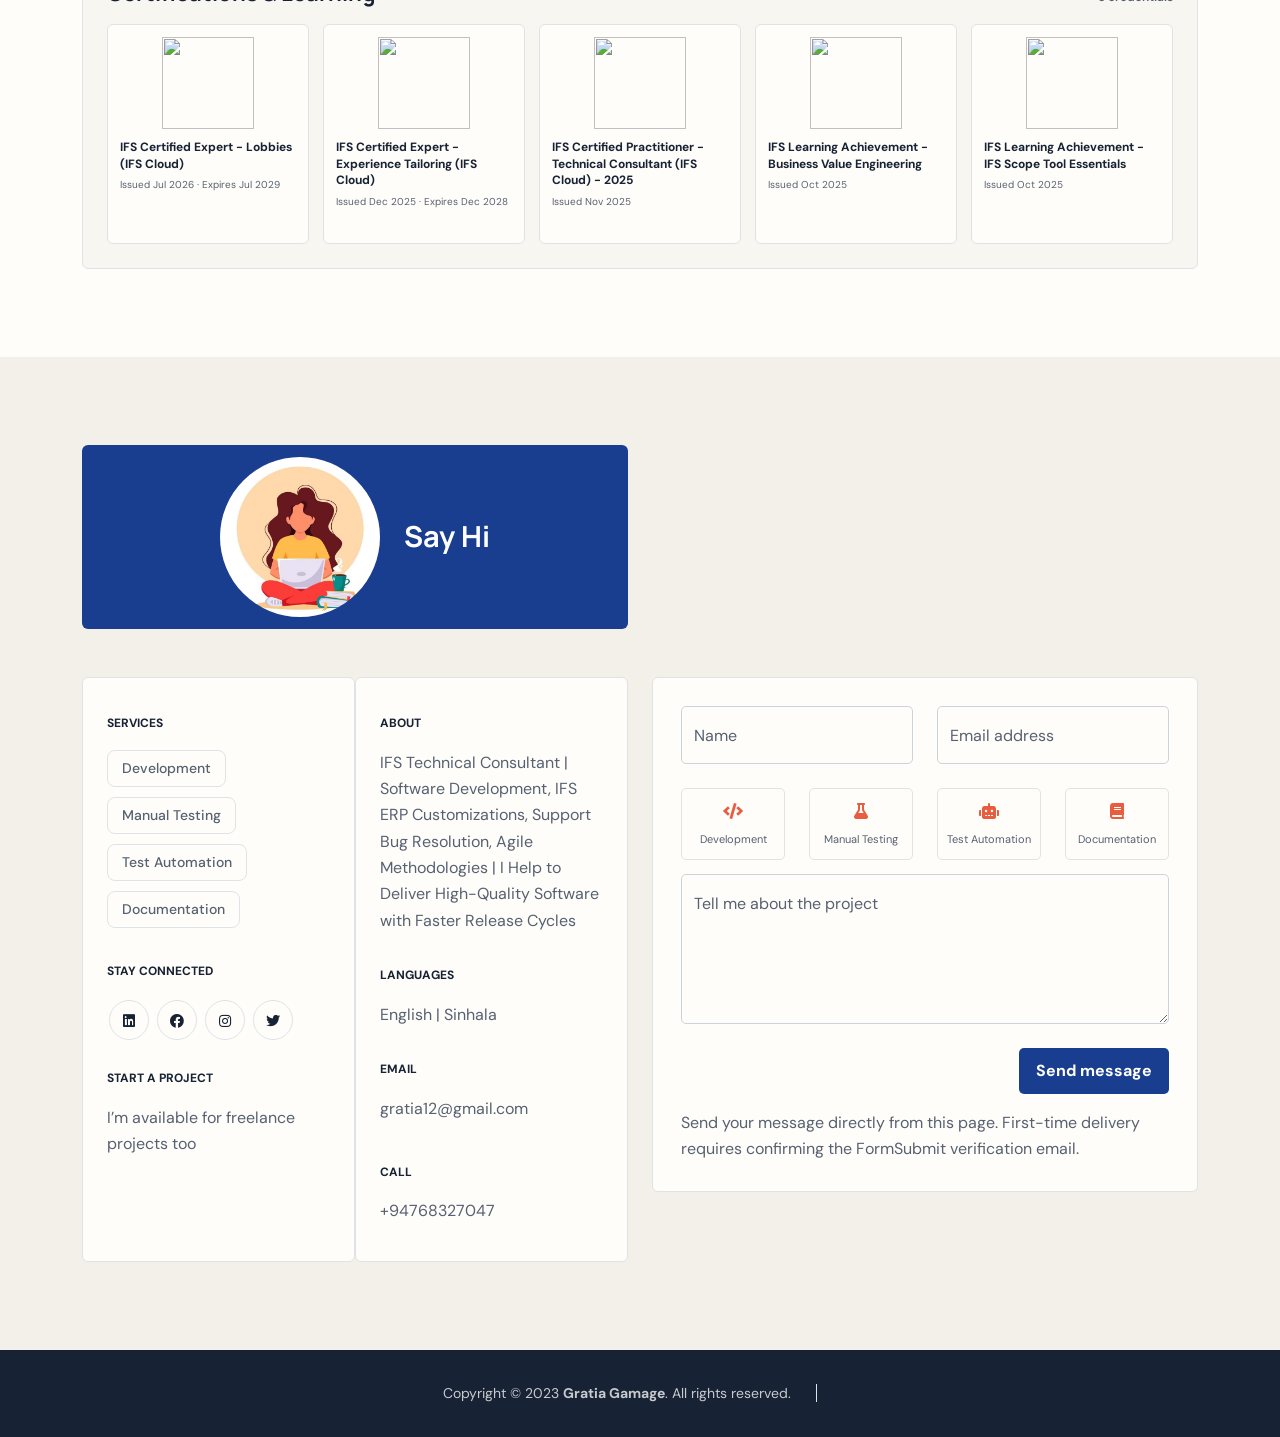
==== commit b983d842: "Fix certification badge wallet layout" ====
--- a/index.html
+++ b/index.html
@@ -725,7 +725,65 @@
                                     </p>
                                 </div>
                                 <div class="projects-info">
-                                    <h5 class="projects-title mt-3">Certifications & Learning</h5>
+                                    <h5 class="projects-title mt-3">Skill Tests Taken</h5>
+                                </div>
+                                <div class="container-proj mt-3">
+                                    <p class="p-proj">
+                                        <ul class="footer-menu">
+                                            <li class="footer-menu-item"><a href="cv/Alva Labs AB Logical Ability.pdf" class="footer-menu-link">Alva Labs - Logical Ability</a></li>
+                                            <li class="footer-menu-item"><a href="cv/Alva Labs AB Personality Test.pdf" class="footer-menu-link">Alva Labs - Personality</a></li>
+                                        </ul>
+                                    </p>
+                                </div>
+                            </div>
+                        </div>
+
+                        <div class="col-lg-4 col-md-6 col-12">
+                            <div class="projects-thumb">
+                                <div class="projects-info">
+                                    <!-- <small class="projects-tag">Website</small> -->
+
+                                    <h3 class="projects-title">Interests</h3>
+                                </div>
+                                <div class="container-proj">
+                                    <div class="interests-table-interest">
+                                        <div class="interest-interest">
+                                            <i class="fas fa-microphone-alt icon"></i>
+                                            Sing
+                                        </div>
+                                        <div class="interest-interest">
+                                            <i class="fas fa-globe icon"></i>
+                                            Travel
+                                        </div>
+                                        <div class="interest-interest">
+                                            <i class="fas fa-code icon"></i>
+                                            Code
+                                        </div>
+                                        <div class="interest-interest">
+                                            <i class="fas fa-book icon"></i>
+                                            Read
+                                        </div>
+                                        <div class="interest-interest">
+                                            <i class="fas fa-film icon"></i>
+                                            Movies
+                                        </div>
+                                        <div class="interest-interest">
+                                            <i class="fas fa-pencil-alt icon"></i>
+                                            Write
+                                        </div>
+                                    </div>
+                                </div>
+                            </div>
+                        </div>
+
+                        <div class="col-12">
+                            <section class="credential-wallet" aria-labelledby="credential-wallet-title">
+                                <div class="credential-wallet-heading">
+                                    <div>
+                                        <p class="projects-tag">Verified with Credly</p>
+                                        <h3 id="credential-wallet-title">Certifications & Learning</h3>
+                                    </div>
+                                    <span class="credential-count">5 credentials</span>
                                 </div>
                                 <div class="credential-grid">
                                     <a class="credential-item" href="https://www.credly.com/badges/1d5e24a6-75ea-482c-9c4c-12c68d4f9815/linked_in_profile" target="_blank" rel="noopener noreferrer">
@@ -754,56 +812,7 @@
                                         <span class="credential-meta">Issued Oct 2025</span>
                                     </a>
                                 </div>
-                                <div class="projects-info">
-                                    <h5 class="projects-title mt-3">Skill Tests Taken</h5>
-                                </div>
-                                <div class="container-proj mt-3">
-                                    <p class="p-proj">
-                                        <ul class="footer-menu">
-                                            <li class="footer-menu-item"><a href="cv/Alva Labs AB Logical Ability.pdf" class="footer-menu-link">Alva Labs - Logical Ability</a></li>
-                                            <li class="footer-menu-item"><a href="cv/Alva Labs AB Personality Test.pdf" class="footer-menu-link">Alva Labs - Personality</a></li>
-                                        </ul>
-                                    </p>
-                                </div>
-                            </div>
-                        </div>
-
-                        <div class="col-lg-4 col-md-6 col-12">
-                            <div class="projects-thumb">
-                                <div class="projects-info">
-                                    <!-- <small class="projects-tag">Website</small> -->
-
-                                    <h3 class="projects-title">Interests</h3>
-                                </div>
-                                <div class="container-proj">
-                                    <div class="interests-table-interest">
-                                        <div class="interest-interest">
-                                            <i class="fas fa-microphone-alt icon"></i>
-                                            Sing
-                                        </div>
-                                        <div class="interest-interest">
-                                            <i class="fas fa-globe icon"></i>
-                                            Travel
-                                        </div>
-                                        <div class="interest-interest">
-                                            <i class="fas fa-code icon"></i>
-                                            Code
-                                        </div>
-                                        <div class="interest-interest">
-                                            <i class="fas fa-book icon"></i>
-                                            Read
-                                        </div>
-                                        <div class="interest-interest">
-                                            <i class="fas fa-film icon"></i>
-                                            Movies
-                                        </div>
-                                        <div class="interest-interest">
-                                            <i class="fas fa-pencil-alt icon"></i>
-                                            Write
-                                        </div>
-                                    </div>
-                                </div>
-                            </div>
+                            </section>
                         </div>
 
                     </div>
--- a/css/portfolio-refresh.css
+++ b/css/portfolio-refresh.css
@@ -387,17 +387,48 @@
   padding-top: 8px;
 }
 
+.credential-wallet {
+  margin-top: 24px;
+  padding: 24px;
+  background: #f7f6f1;
+  border: 1px solid var(--border-color);
+  border-radius: 6px;
+}
+
+.credential-wallet-heading {
+  display: flex;
+  align-items: end;
+  justify-content: space-between;
+  gap: 16px;
+  margin-bottom: 16px;
+}
+
+.credential-wallet-heading .projects-tag {
+  margin-bottom: 3px;
+}
+
+.credential-wallet-heading h3 {
+  margin: 0;
+  font-size: 22px;
+}
+
+.credential-count {
+  flex: 0 0 auto;
+  color: var(--p-color);
+  font-size: 12px;
+  font-weight: 600;
+}
+
 .credential-grid {
   display: grid;
-  grid-template-columns: repeat(2, minmax(0, 1fr));
-  gap: 10px;
-  padding-top: 8px;
+  grid-template-columns: repeat(5, minmax(0, 1fr));
+  gap: 14px;
 }
 
 .credential-item {
   display: flex;
   min-width: 0;
-  min-height: 174px;
+  min-height: 220px;
   flex-direction: column;
   align-items: flex-start;
   padding: 12px;
@@ -417,8 +448,8 @@
 }
 
 .credential-item img {
-  width: 72px;
-  height: 72px;
+  width: 92px;
+  height: 92px;
   align-self: center;
   margin-bottom: 10px;
   object-fit: contain;
@@ -435,6 +466,12 @@
   color: var(--p-color);
   font-size: 10px;
   line-height: 1.4;
+}
+
+@media (max-width: 991px) {
+  .credential-grid {
+    grid-template-columns: repeat(3, minmax(0, 1fr));
+  }
 }
 
 .contact {
@@ -620,12 +657,35 @@
     padding: 10px 8px;
   }
 
+  .credential-wallet {
+    padding: 18px 14px;
+  }
+
+  .credential-wallet-heading {
+    align-items: start;
+  }
+
+  .credential-wallet-heading h3 {
+    font-size: 19px;
+  }
+
   .credential-grid {
-    grid-template-columns: 1fr;
+    grid-template-columns: repeat(2, minmax(0, 1fr));
+    gap: 9px;
   }
 
   .credential-item {
-    min-height: 0;
+    min-height: 190px;
+    padding: 10px;
+  }
+
+  .credential-item img {
+    width: 76px;
+    height: 76px;
+  }
+
+  .credential-title {
+    font-size: 11px;
   }
 }
 
